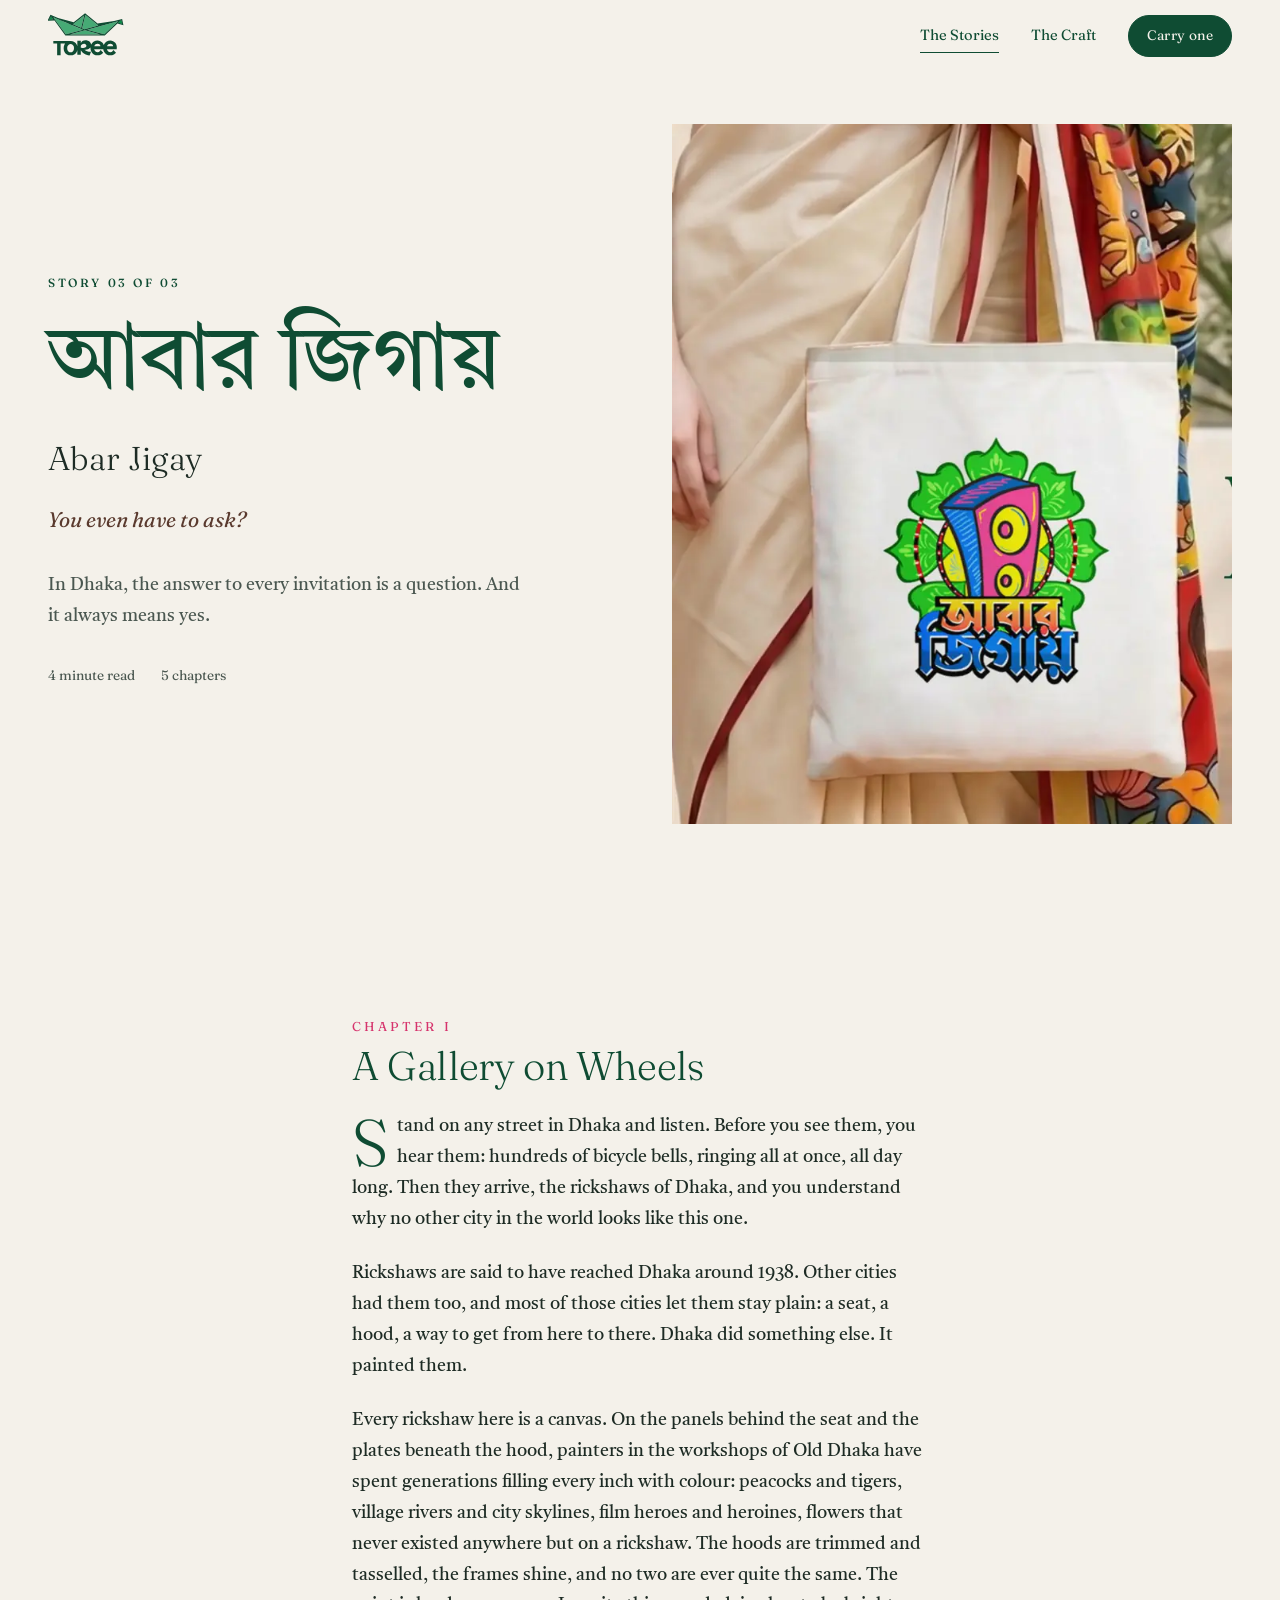
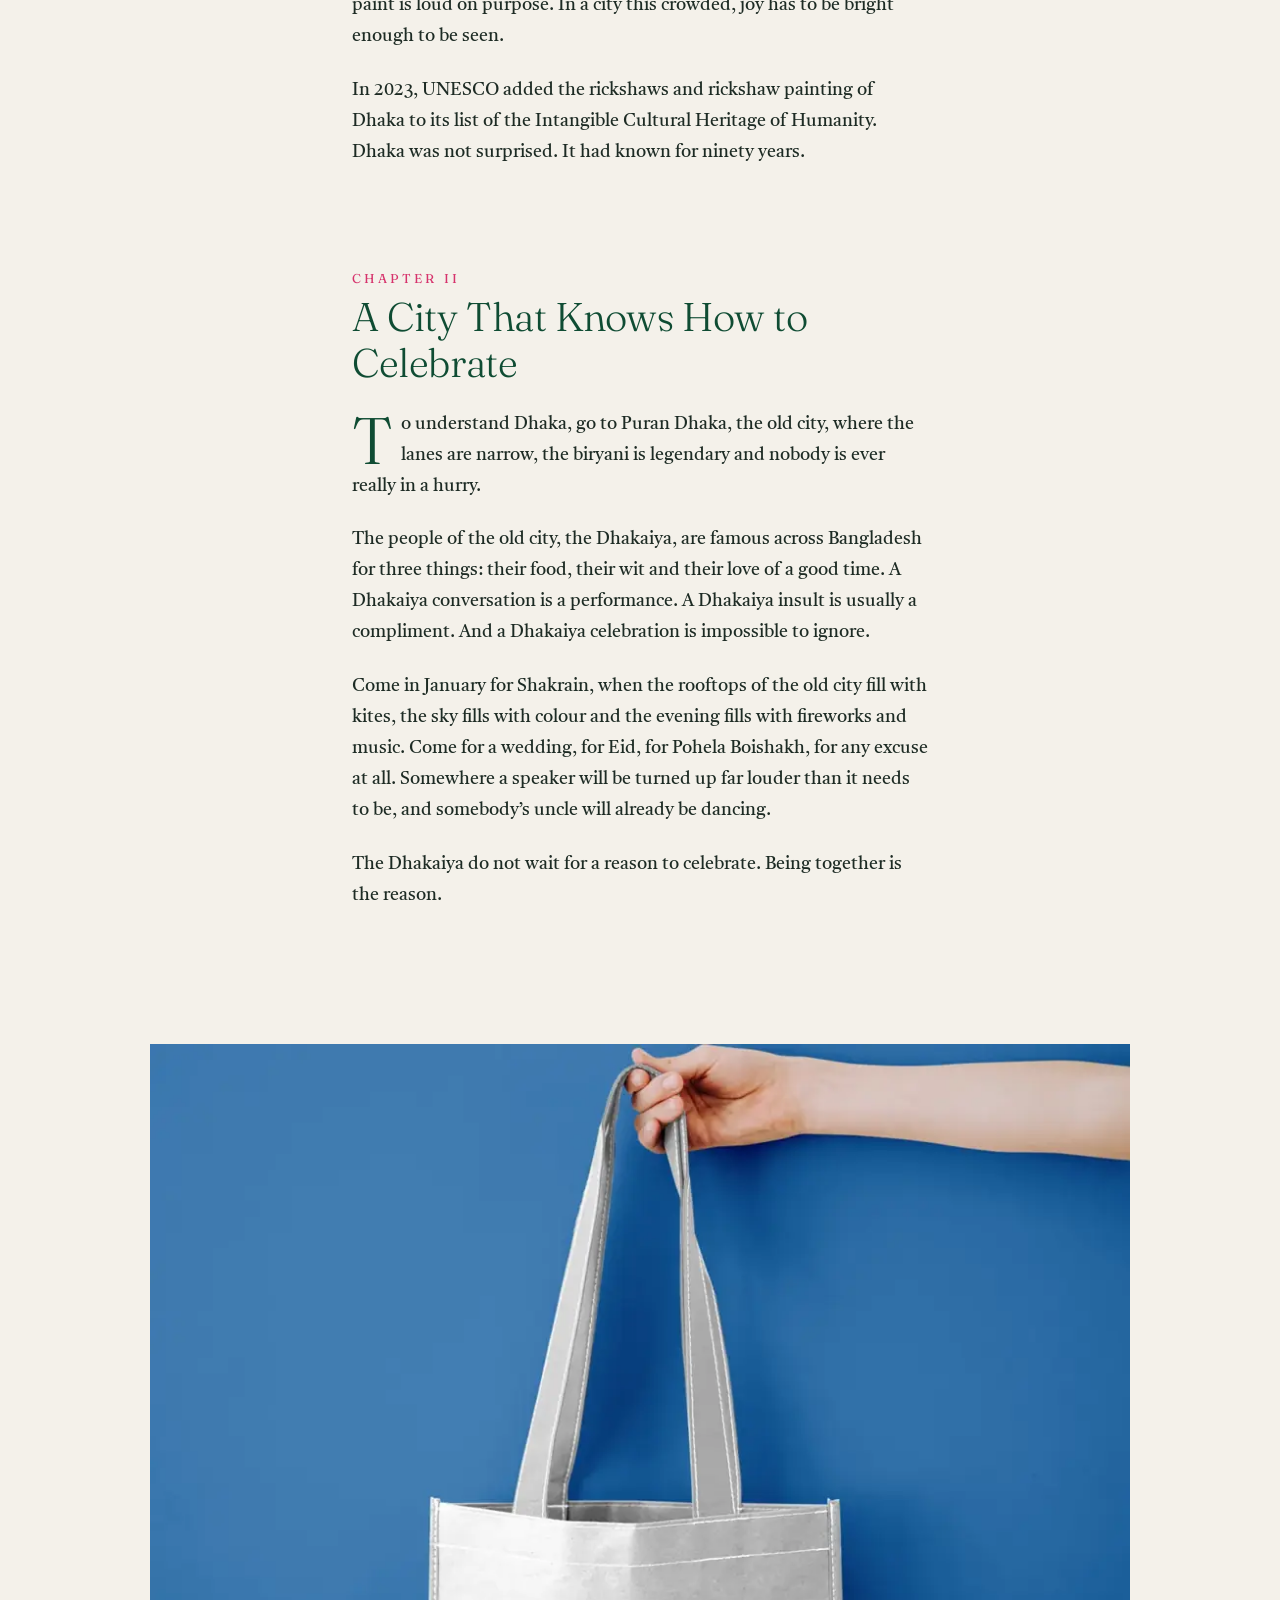
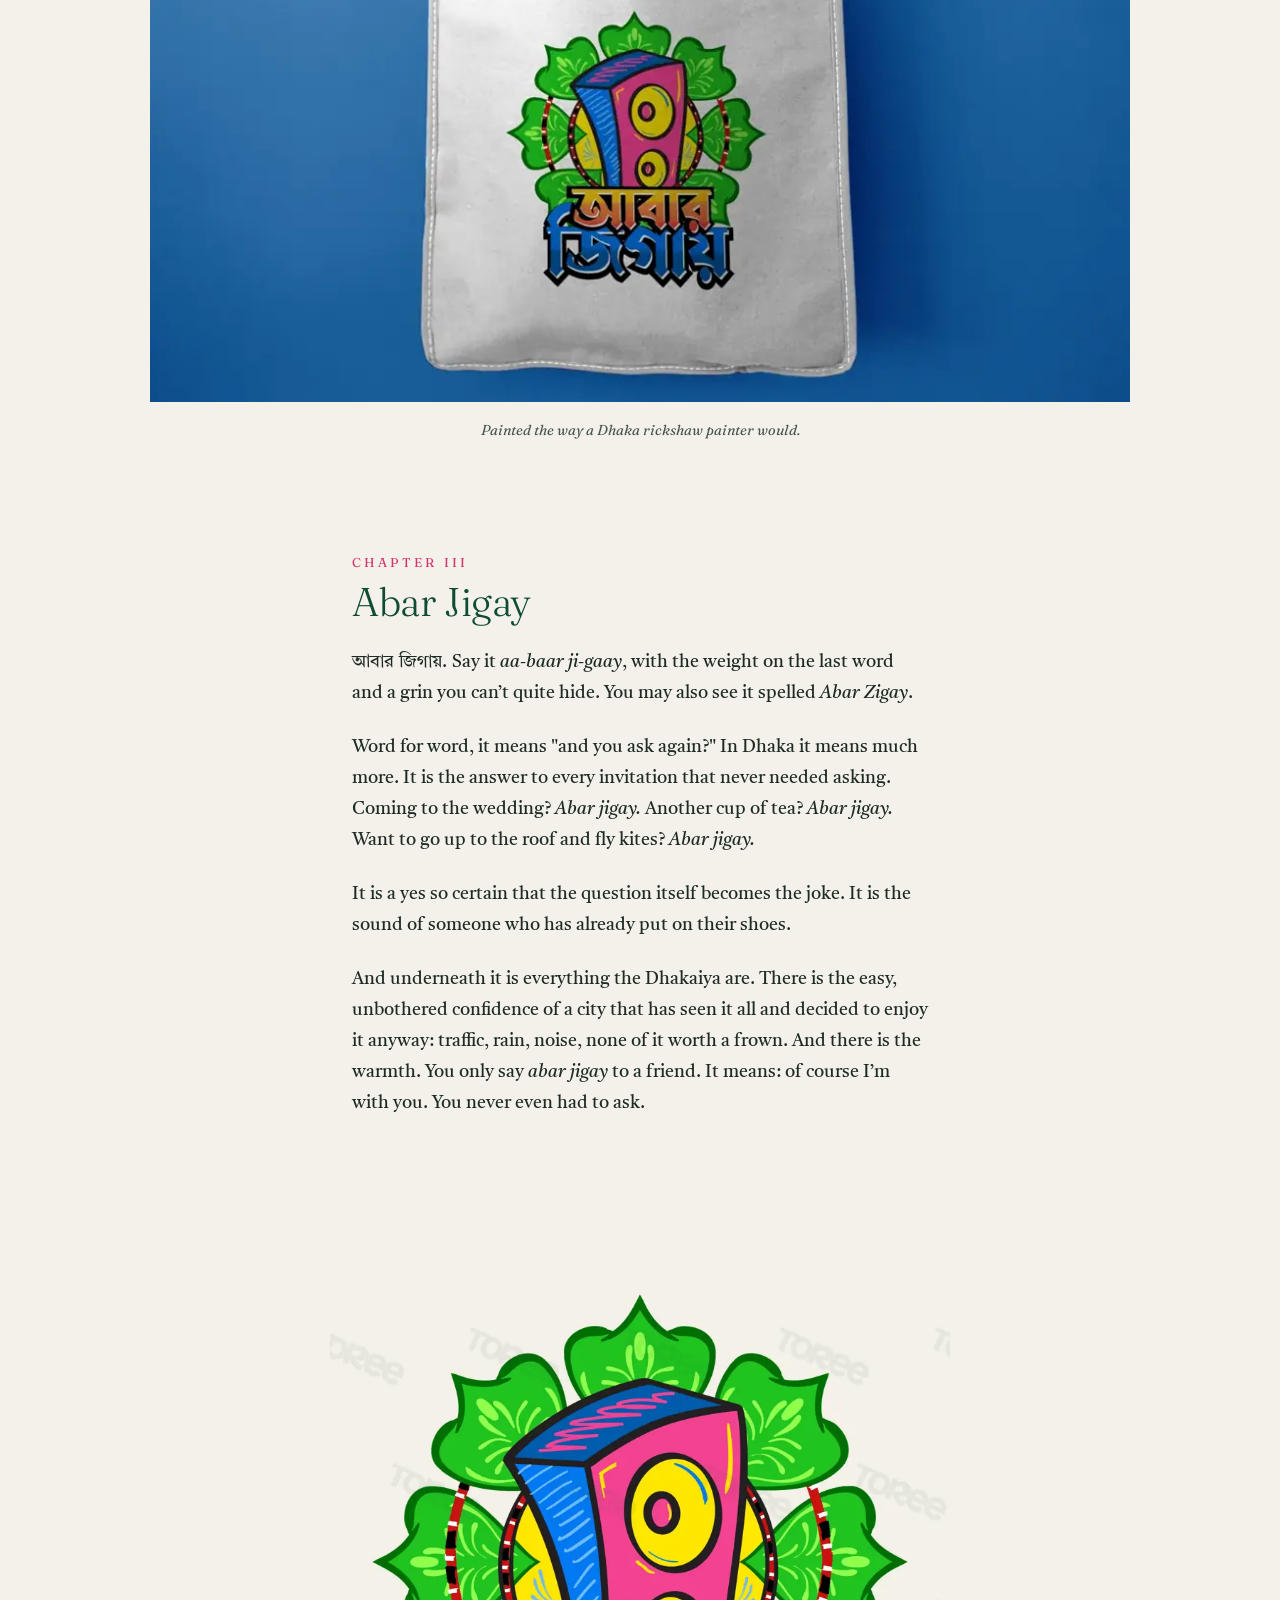
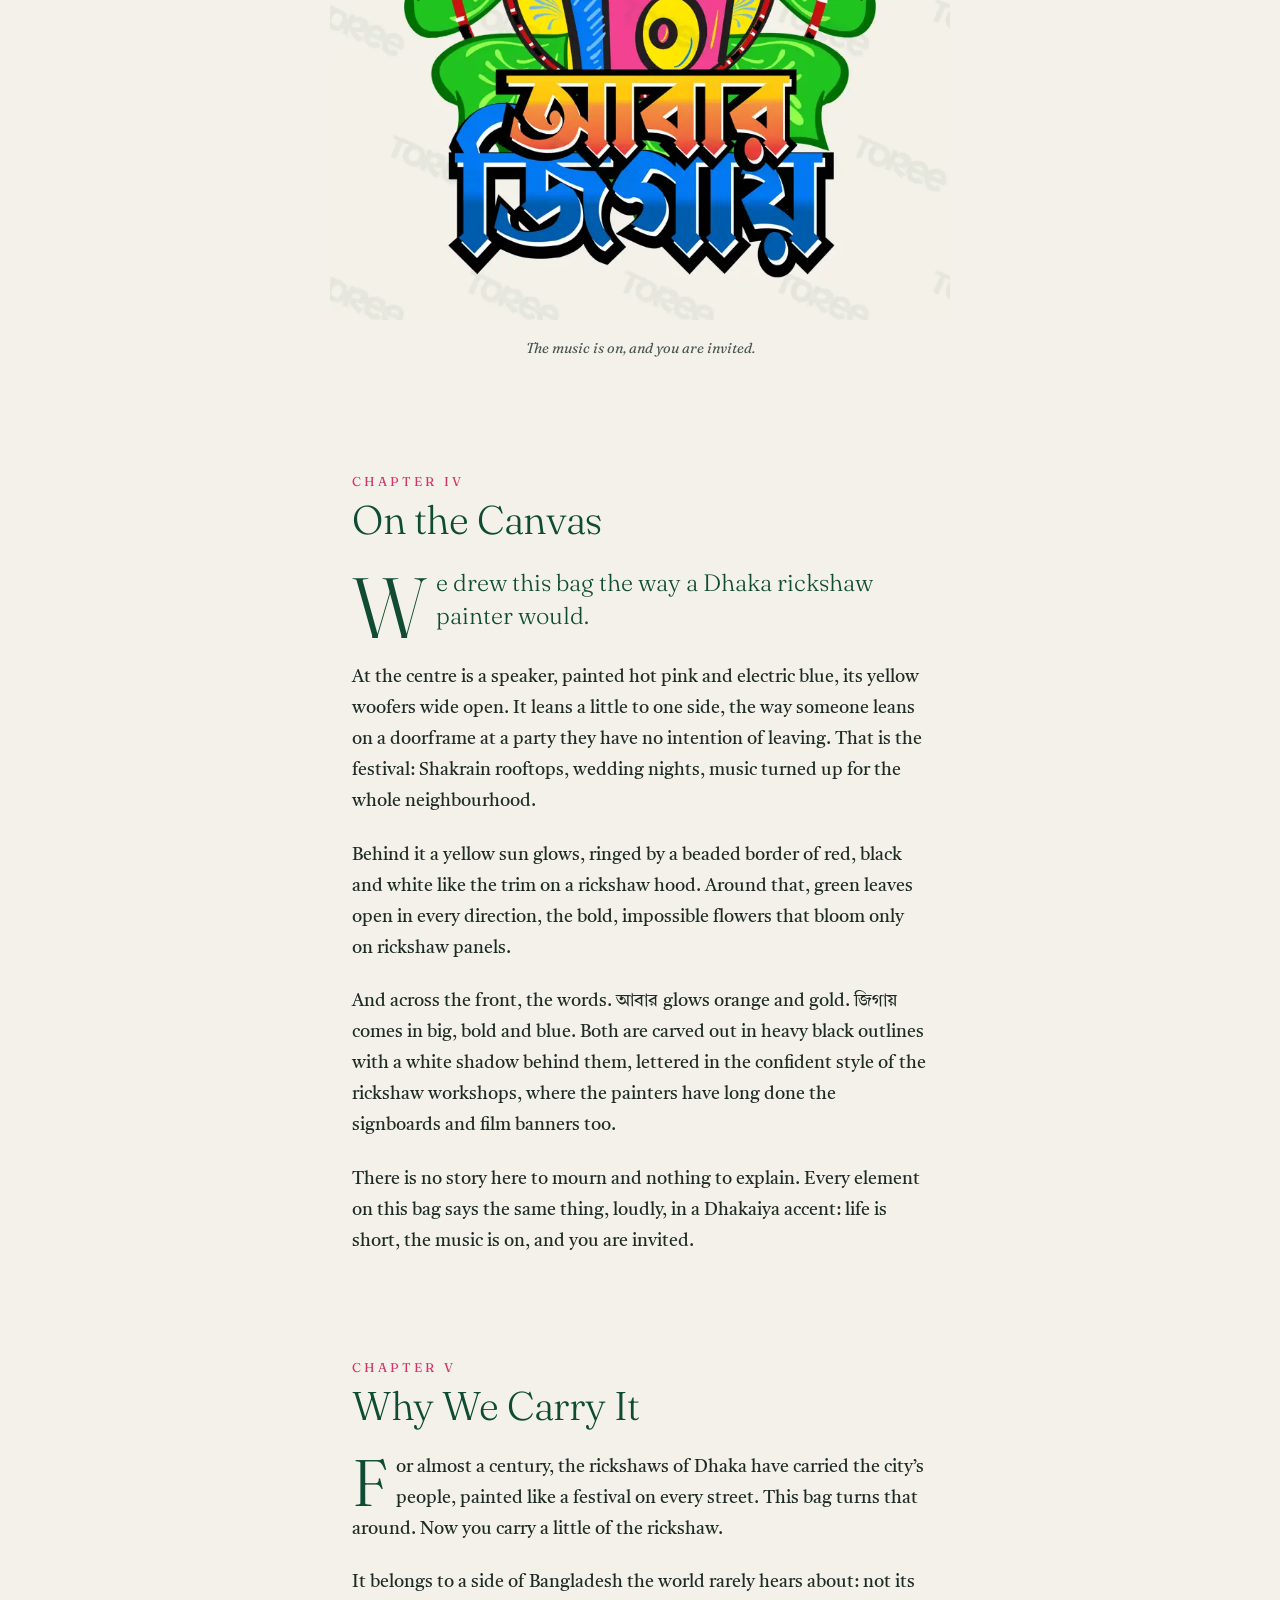
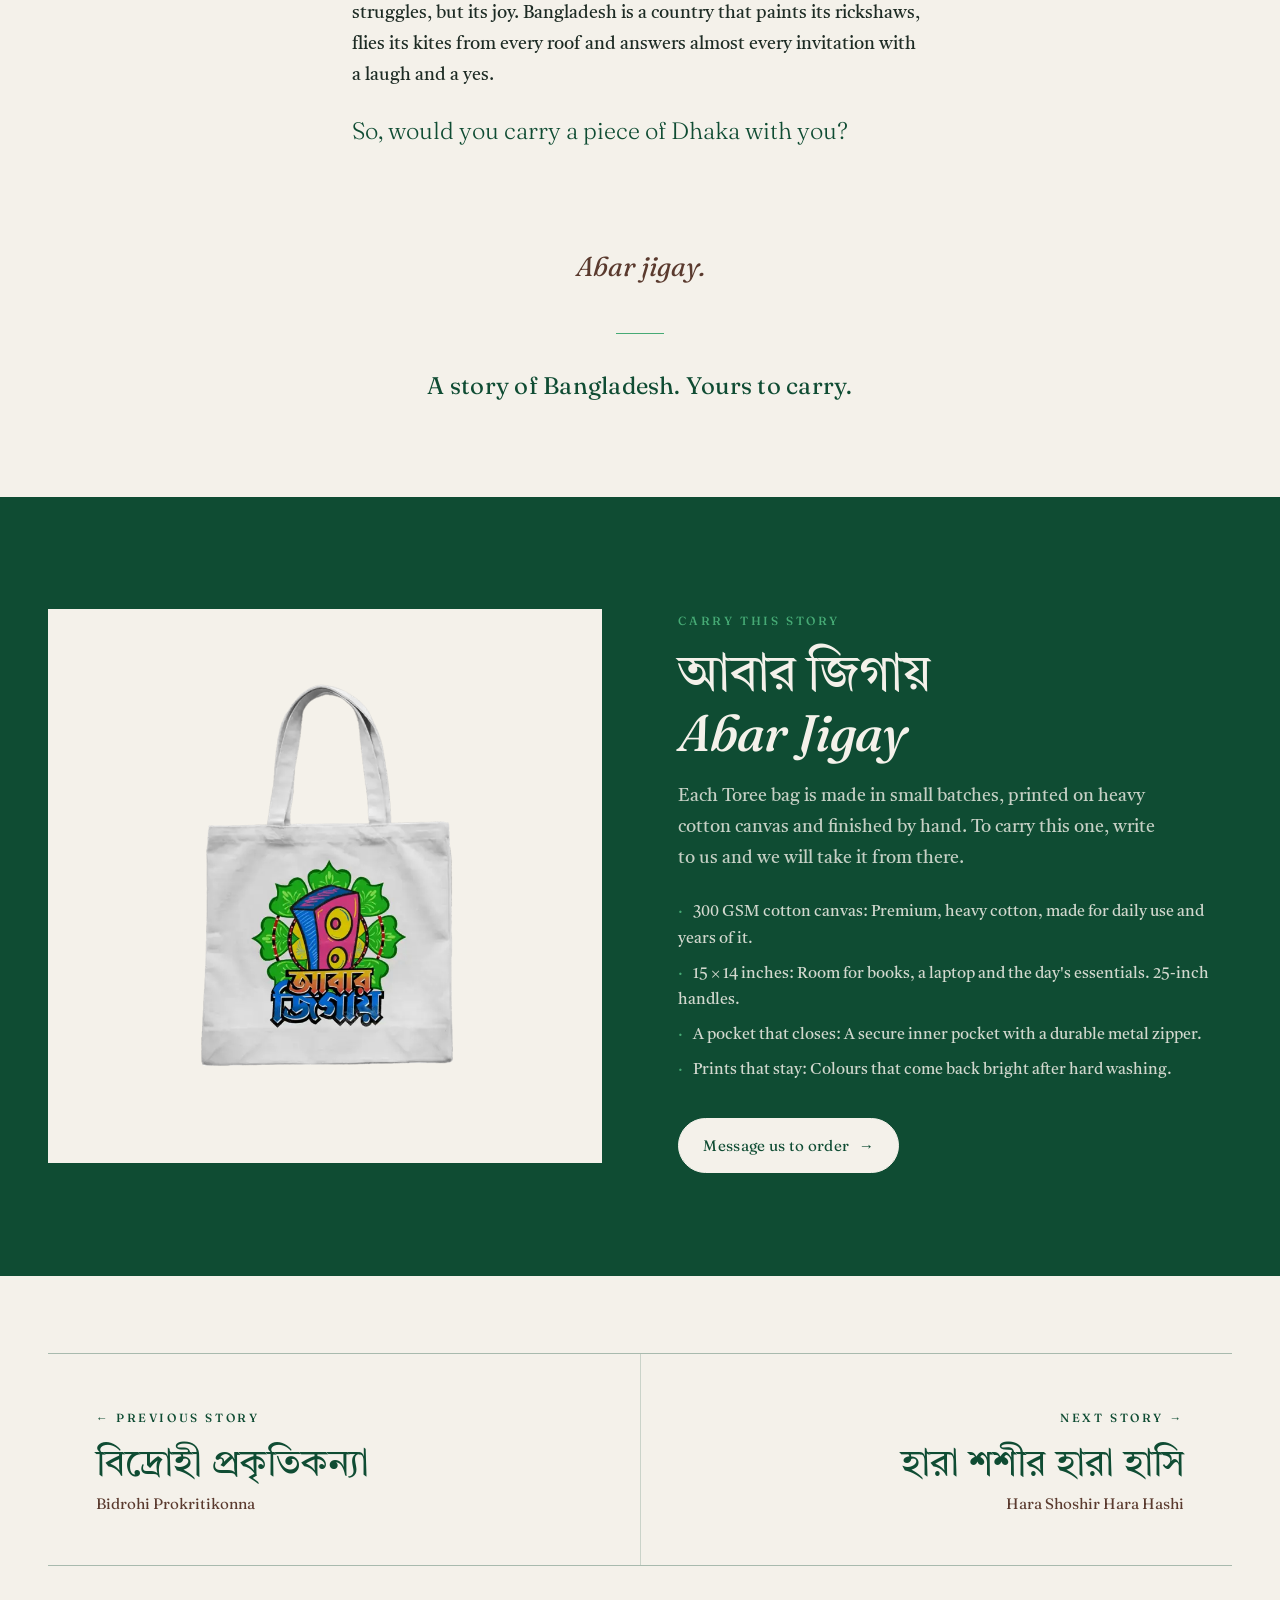
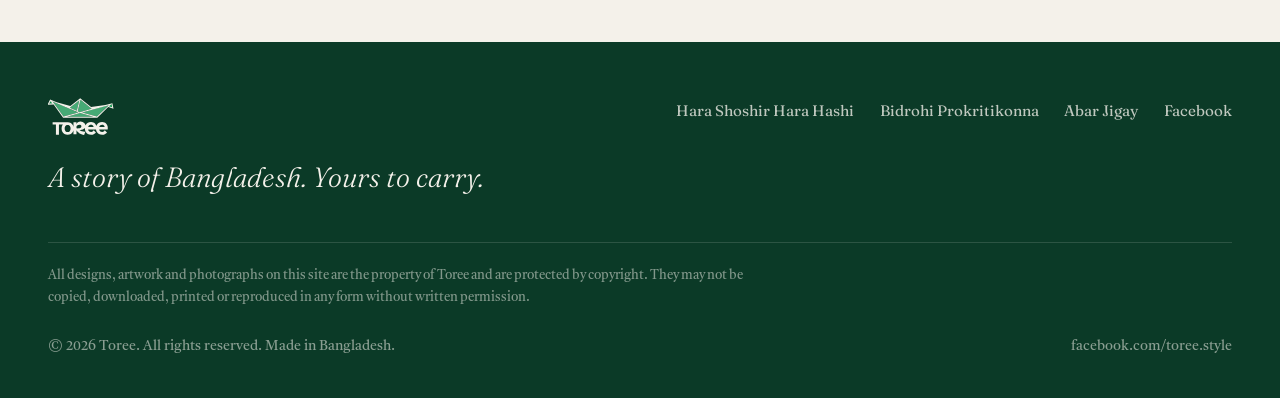
==== stories/abar-jigay.html @ dd980145 "Toree static website Home page with brand hero, manifesto, summaries of the three designs, craft det" ====
<!doctype html>
<html lang="en">
<head>
<meta charset="utf-8">
<meta name="viewport" content="width=device-width, initial-scale=1">
<title>Abar Jigay (আবার জিগায়) | Toree</title>
<meta name="description" content="In Dhaka, the answer to every invitation is a question. And it always means yes.">
<meta name="theme-color" content="#0f4c33">
<meta property="og:type" content="website">
<meta property="og:title" content="Abar Jigay (আবার জিগায়) | Toree">
<meta property="og:description" content="In Dhaka, the answer to every invitation is a question. And it always means yes.">
<meta property="og:image" content="../assets/img/og.jpg">
<link rel="icon" href="../assets/logo/toree_logomark.svg" type="image/svg+xml">
<link rel="preconnect" href="https://fonts.googleapis.com">
<link rel="preconnect" href="https://fonts.gstatic.com" crossorigin>
<link href="https://fonts.googleapis.com/css2?family=Fraunces:ital,opsz,wght@0,9..144,300..600;1,9..144,300..600&family=Tiro+Bangla:ital@0;1&display=swap" rel="stylesheet">
<link rel="stylesheet" href="../assets/css/site.css">
</head>
<body data-story="abar-jigay">
<a class="skip" href="#main">Skip to content</a>
<header class="site-header">
  <div class="wrap">
    <a class="brand" href="../index.html" aria-label="Toree, home"><img src="../assets/logo/toree_full-logo.svg" alt="Toree" width="76" height="46"></a>
    <button class="nav-toggle" aria-expanded="false" aria-controls="site-nav" aria-label="Menu"><span></span><span></span><span></span></button>
    <nav class="nav" id="site-nav" aria-label="Main">
      <a href="../index.html#stories" aria-current="page">The Stories</a>
      <a href="../index.html#craft">The Craft</a>
      <a class="btn small" href="../index.html#order">Carry one</a>
    </nav>
  </div>
</header>
<main id="main">
<section class="story-hero">
  <div class="wrap">
    <div class="reveal">
      <p class="eyebrow">Story 03 of 03</p>
      <h1><span class="bn" lang="bn">আবার জিগায়</span><span class="ro">Abar Jigay</span></h1>
      <p class="tagline">You even have to ask?</p>
      <p class="hook">In Dhaka, the answer to every invitation is a question. And it always means yes.</p>
      <div class="meta"><span>4 minute read</span><span>5 chapters</span></div>
    </div>
    <figure class="reveal"><img src="../assets/img/abar-jigay-life.webp" alt="A woman in a cream sari carrying the Abar Jigay tote" fetchpriority="high"></figure>
  </div>
</section>

<article class="story">
<section class="chapter reveal"><h2><span class="num">CHAPTER I</span><span class="title">A Gallery on Wheels</span></h2>
<p class="drop">Stand on any street in Dhaka and listen. Before you see them, you hear them: hundreds of bicycle bells, ringing all at once, all day long. Then they arrive, the rickshaws of Dhaka, and you understand why no other city in the world looks like this one.</p>
<p>Rickshaws are said to have reached Dhaka around 1938. Other cities had them too, and most of those cities let them stay plain: a seat, a hood, a way to get from here to there. Dhaka did something else. It painted them.</p>
<p>Every rickshaw here is a canvas. On the panels behind the seat and the plates beneath the hood, painters in the workshops of Old Dhaka have spent generations filling every inch with colour: peacocks and tigers, village rivers and city skylines, film heroes and heroines, flowers that never existed anywhere but on a rickshaw. The hoods are trimmed and tasselled, the frames shine, and no two are ever quite the same. The paint is loud on purpose. In a city this crowded, joy has to be bright enough to be seen.</p>
<p>In 2023, UNESCO added the rickshaws and rickshaw painting of Dhaka to its list of the Intangible Cultural Heritage of Humanity. Dhaka was not surprised. It had known for ninety years.</p>
</section>
<section class="chapter reveal"><h2><span class="num">CHAPTER II</span><span class="title">A City That Knows How to Celebrate</span></h2>
<p class="drop">To understand Dhaka, go to Puran Dhaka, the old city, where the lanes are narrow, the biryani is legendary and nobody is ever really in a hurry.</p>
<p>The people of the old city, the Dhakaiya, are famous across Bangladesh for three things: their food, their wit and their love of a good time. A Dhakaiya conversation is a performance. A Dhakaiya insult is usually a compliment. And a Dhakaiya celebration is impossible to ignore.</p>
<p>Come in January for Shakrain, when the rooftops of the old city fill with kites, the sky fills with colour and the evening fills with fireworks and music. Come for a wedding, for Eid, for Pohela Boishakh, for any excuse at all. Somewhere a speaker will be turned up far louder than it needs to be, and somebody’s uncle will already be dancing.</p>
<p>The Dhakaiya do not wait for a reason to celebrate. Being together is the reason.</p>
</section>
<figure class="story-figure reveal">
  <img src="../assets/img/abar-jigay-hand.webp" alt="The Abar Jigay tote held up against a bright blue wall" loading="lazy">
  <figcaption>Painted the way a Dhaka rickshaw painter would.</figcaption>
</figure>
<section class="chapter reveal"><h2><span class="num">CHAPTER III</span><span class="title">Abar Jigay</span></h2>
<p>আবার জিগায়. Say it <em>aa-baar ji-gaay</em>, with the weight on the last word and a grin you can’t quite hide. You may also see it spelled <em>Abar Zigay</em>.</p>
<p>Word for word, it means "and you ask again?" In Dhaka it means much more. It is the answer to every invitation that never needed asking. Coming to the wedding? <em>Abar jigay.</em> Another cup of tea? <em>Abar jigay.</em> Want to go up to the roof and fly kites? <em>Abar jigay.</em></p>
<p>It is a yes so certain that the question itself becomes the joke. It is the sound of someone who has already put on their shoes.</p>
<p>And underneath it is everything the Dhakaiya are. There is the easy, unbothered confidence of a city that has seen it all and decided to enjoy it anyway: traffic, rain, noise, none of it worth a frown. And there is the warmth. You only say <em>abar jigay</em> to a friend. It means: of course I’m with you. You never even had to ask.</p>
</section>
<figure class="story-figure art reveal">
  <img src="../assets/img/abar-jigay-art.webp" alt="The Abar Jigay design artwork" loading="lazy">
  <figcaption>The music is on, and you are invited.</figcaption>
</figure>
<section class="chapter reveal"><h2><span class="num">CHAPTER IV</span><span class="title">On the Canvas</span></h2>
<p class="short drop">We drew this bag the way a Dhaka rickshaw painter would.</p>
<p>At the centre is a speaker, painted hot pink and electric blue, its yellow woofers wide open. It leans a little to one side, the way someone leans on a doorframe at a party they have no intention of leaving. That is the festival: Shakrain rooftops, wedding nights, music turned up for the whole neighbourhood.</p>
<p>Behind it a yellow sun glows, ringed by a beaded border of red, black and white like the trim on a rickshaw hood. Around that, green leaves open in every direction, the bold, impossible flowers that bloom only on rickshaw panels.</p>
<p>And across the front, the words. আবার glows orange and gold. জিগায় comes in big, bold and blue. Both are carved out in heavy black outlines with a white shadow behind them, lettered in the confident style of the rickshaw workshops, where the painters have long done the signboards and film banners too.</p>
<p>There is no story here to mourn and nothing to explain. Every element on this bag says the same thing, loudly, in a Dhakaiya accent: life is short, the music is on, and you are invited.</p>
</section>
<section class="chapter reveal"><h2><span class="num">CHAPTER V</span><span class="title">Why We Carry It</span></h2>
<p class="drop">For almost a century, the rickshaws of Dhaka have carried the city’s people, painted like a festival on every street. This bag turns that around. Now you carry a little of the rickshaw.</p>
<p>It belongs to a side of Bangladesh the world rarely hears about: not its struggles, but its joy. Bangladesh is a country that paints its rickshaws, flies its kites from every roof and answers almost every invitation with a laugh and a yes.</p>
<p class="short">So, would you carry a piece of Dhaka with you?</p>
</section>
<div class="coda reveal"><p class="say"><em>Abar jigay.</em></p><p class="sign">A story of Bangladesh. Yours to carry.</p></div>
</article>
<section class="carry" id="carry">
  <div class="wrap">
    <div class="bag reveal"><img src="../assets/img/abar-jigay-bag.webp" alt="The Abar Jigay tote bag" loading="lazy"></div>
    <div class="reveal">
      <p class="eyebrow">Carry this story</p>
      <h2><span lang="bn">আবার জিগায়</span><br><em>Abar Jigay</em></h2>
      <p>Each Toree bag is made in small batches, printed on heavy cotton canvas and finished by hand. To carry this one, write to us and we will take it from there.</p>
      <ul><li>300 GSM cotton canvas: Premium, heavy cotton, made for daily use and years of it.</li><li>15 × 14 inches: Room for books, a laptop and the day's essentials. 25-inch handles.</li><li>A pocket that closes: A secure inner pocket with a durable metal zipper.</li><li>Prints that stay: Colours that come back bright after hard washing.</li></ul>
      <div class="actions">
        <a class="btn light" href="https://m.me/toree.style" target="_blank" rel="noopener">Message us to order <span class="arrow" aria-hidden="true">&rarr;</span></a>
      </div>
    </div>
  </div>
</section>
<nav class="next-story" aria-label="More stories">
  <div class="wrap">
    <a href="bidrohi-prokritikonna.html"><span class="eyebrow">&larr; Previous story</span><span class="bn" lang="bn">বিদ্রোহী প্রকৃতিকন্যা</span><span class="ro">Bidrohi Prokritikonna</span></a>
    <a class="next" href="hara-shoshi.html"><span class="eyebrow">Next story &rarr;</span><span class="bn" lang="bn">হারা শশীর হারা হাসি</span><span class="ro">Hara Shoshir Hara Hashi</span></a>
  </div>
</nav>
</main>
<footer class="site-footer">
  <div class="wrap">
    <div class="top">
      <div>
        <img class="logo-light" src="../assets/logo/toree_full-logo-light.svg" alt="Toree" width="66" height="40">
        <p class="sign">A story of Bangladesh. Yours to carry.</p>
      </div>
      <nav aria-label="Stories"><a href="../stories/hara-shoshi.html">Hara Shoshir Hara Hashi</a><a href="../stories/bidrohi-prokritikonna.html">Bidrohi Prokritikonna</a><a href="../stories/abar-jigay.html">Abar Jigay</a><a href="https://www.facebook.com/toree.style" rel="noopener" target="_blank">Facebook</a></nav>
    </div>
    <p class="legal">All designs, artwork and photographs on this site are the property of Toree and are protected by copyright. They may not be copied, downloaded, printed or reproduced in any form without written permission.</p>
    <div class="bottom"><span>&copy; 2026 Toree. All rights reserved. Made in Bangladesh.</span><span>facebook.com/toree.style</span></div>
  </div>
</footer>
<script src="../assets/js/site.js" defer></script>
</body>
</html>
---- assets/css/site.css ----
/* Toree: story-first canvas bags from Bangladesh */
:root {
  --green-900: #0b3a27;
  --green-800: #0f4c33;
  --green-500: #46aa75;
  --green-600: #069447;
  --cream: #f4f1ea;
  --cream-2: #ebe6db;
  --paper: #faf8f3;
  --cocoa: #5a3a2e;
  --ink: #1d2b24;
  --ink-soft: #4a5750;
  --line: rgba(15, 76, 51, .18);
  --accent: var(--green-600);

  --display: "Fraunces", "Tiro Bangla", Georgia, serif;
  --text: "Tiro Bangla", "Fraunces", Georgia, serif;

  --gutter: clamp(1rem, 4vw, 3rem);
  --max: 1240px;
  --measure: 36rem;
  --ease: cubic-bezier(.2, .7, .2, 1);
}

*, *::before, *::after { box-sizing: border-box; }
html { -webkit-text-size-adjust: 100%; scroll-behavior: smooth; }
body {
  margin: 0;
  background: var(--cream);
  color: var(--ink);
  font-family: var(--text);
  font-size: clamp(1.02rem, .96rem + .25vw, 1.14rem);
  line-height: 1.7;
  text-rendering: optimizeLegibility;
  -webkit-font-smoothing: antialiased;
  overflow-x: hidden;
}
img { display: block; max-width: 100%; height: auto; -webkit-user-drag: none; user-select: none; -webkit-user-select: none; -webkit-touch-callout: none; }
a { color: inherit; }
::selection { background: var(--green-800); color: var(--cream); }
:focus-visible { outline: 2px solid var(--green-600); outline-offset: 3px; }
[lang="bn"] { font-family: "Tiro Bangla", serif; }

.wrap { width: min(var(--max), 100% - 2 * var(--gutter)); margin-inline: auto; }
.eyebrow {
  font-family: var(--display);
  font-size: .74rem;
  letter-spacing: .22em;
  text-transform: uppercase;
  color: var(--green-800);
  font-weight: 500;
}
.skip { position: absolute; left: -999px; top: 0; background: var(--green-800); color: var(--cream); padding: .6rem 1rem; z-index: 99; }
.skip:focus { left: 1rem; top: 1rem; }

/* ---------- Header ---------- */
.site-header {
  position: sticky; top: 0; z-index: 40;
  background: color-mix(in srgb, var(--cream) 88%, transparent);
  backdrop-filter: saturate(1.2) blur(10px);
  -webkit-backdrop-filter: saturate(1.2) blur(10px);
  border-bottom: 1px solid transparent;
  transition: border-color .3s var(--ease);
}
.site-header.scrolled { border-bottom-color: var(--line); }
.site-header .wrap { display: flex; align-items: center; justify-content: space-between; height: 72px; }
.brand { display: flex; align-items: center; gap: .6rem; text-decoration: none; }
.brand img { height: 46px; width: auto; }
.nav { display: flex; align-items: center; gap: clamp(1rem, 2.5vw, 2.2rem); }
.nav a {
  font-family: var(--display); font-size: .92rem; text-decoration: none; color: var(--green-800);
  position: relative; padding-block: .3rem;
}
.nav a.btn { color: var(--cream); padding: .5rem 1.1rem; }
.nav a.btn:hover { color: var(--cream); }
.nav a:not(.btn)::after {
  content: ""; position: absolute; left: 0; right: 100%; bottom: 0; height: 1px; background: currentColor;
  transition: right .35s var(--ease);
}
.nav a:not(.btn):hover::after, .nav a[aria-current="page"]::after { right: 0; }
.nav-toggle { display: none; background: none; border: 0; padding: .5rem; cursor: pointer; color: var(--green-800); }
.nav-toggle span { display: block; width: 22px; height: 1.5px; background: currentColor; margin: 5px 0; transition: transform .3s var(--ease), opacity .3s; }

/* ---------- Buttons ---------- */
.btn {
  display: inline-flex; align-items: center; gap: .6rem;
  font-family: var(--display); font-size: .95rem; letter-spacing: .02em;
  text-decoration: none; cursor: pointer;
  padding: .85rem 1.5rem; border-radius: 999px;
  border: 1px solid var(--green-800);
  background: var(--green-800); color: var(--cream);
  transition: background .3s var(--ease), color .3s var(--ease), transform .3s var(--ease);
}
.btn:hover { background: var(--green-900); transform: translateY(-1px); }
.btn.ghost { background: transparent; color: var(--green-800); }
.btn.ghost:hover { background: var(--green-800); color: var(--cream); }
.btn.small { padding: .5rem 1.1rem; font-size: .86rem; }
.btn.light { background: var(--cream); color: var(--green-800); border-color: var(--cream); }
.btn.light:hover { background: transparent; color: var(--cream); }
.btn .arrow { transition: transform .3s var(--ease); }
.btn:hover .arrow, .link-arrow:hover .arrow { transform: translateX(4px); }
.link-arrow {
  font-family: var(--display); color: var(--green-800); text-decoration: none; font-size: 1rem;
  display: inline-flex; gap: .5rem; align-items: center; border-bottom: 1px solid var(--line); padding-bottom: .2rem;
}
.link-arrow .arrow { transition: transform .3s var(--ease); }

/* ---------- Home: hero ---------- */
.hero { padding-block: clamp(2rem, 5vw, 4.5rem) clamp(3rem, 7vw, 6rem); }
.hero .wrap { display: grid; grid-template-columns: 1.05fr .95fr; gap: clamp(2rem, 5vw, 5rem); align-items: center; }
.hero h1 {
  font-family: var(--display); font-weight: 300; font-optical-sizing: auto;
  font-size: clamp(2.7rem, 1.6rem + 4.6vw, 5.6rem); line-height: 1.02; letter-spacing: -.02em;
  color: var(--green-800); margin: 1.2rem 0 1.6rem;
}
.hero h1 em { font-style: italic; font-weight: 500; }
.hero p.lede { font-size: clamp(1.08rem, 1rem + .35vw, 1.28rem); color: var(--ink-soft); max-width: 31rem; margin: 0 0 2.2rem; }
.hero .actions { display: flex; flex-wrap: wrap; gap: .8rem; }
.hero-figure { position: relative; }
.hero-figure img { border-radius: 2px; aspect-ratio: 4 / 4.6; object-fit: cover; width: 100%; }
.hero-figure figcaption {
  position: absolute; left: -1.2rem; bottom: 2rem; background: var(--paper); padding: .9rem 1.2rem;
  font-family: var(--display); font-style: italic; color: var(--cocoa); font-size: .95rem;
  box-shadow: 0 10px 30px -18px rgba(15, 76, 51, .5);
}

/* chevron band, from the brand's printed materials */
.chevrons {
  height: 14px;
  background:
    linear-gradient(135deg, var(--cream) 25%, transparent 25%) -7px 0 / 14px 14px,
    linear-gradient(225deg, var(--cream) 25%, transparent 25%) -7px 0 / 14px 14px,
    var(--cream-2);
  opacity: .9;
}
.chevrons.on-green {
  background:
    linear-gradient(135deg, var(--green-800) 25%, transparent 25%) -7px 0 / 14px 14px,
    linear-gradient(225deg, var(--green-800) 25%, transparent 25%) -7px 0 / 14px 14px,
    var(--green-900);
}

/* ---------- Home: manifesto ---------- */
.manifesto { padding-block: clamp(4rem, 9vw, 8rem); background: var(--paper); text-align: center; }
.manifesto .boat { width: 88px; margin: 0 auto 2rem; }
.manifesto p.big {
  font-family: var(--display); font-weight: 300; font-size: clamp(1.5rem, 1.1rem + 1.7vw, 2.5rem);
  line-height: 1.35; color: var(--green-800); max-width: 46rem; margin: 0 auto 1.6rem; letter-spacing: -.01em;
}
.manifesto p.big em { font-weight: 500; }
.manifesto p.small { max-width: 34rem; margin: 0 auto; color: var(--ink-soft); }

/* ---------- Home: stories ---------- */
.stories { padding-block: clamp(4rem, 9vw, 8rem); }
.section-head { display: flex; justify-content: space-between; align-items: end; gap: 2rem; margin-bottom: clamp(2.5rem, 6vw, 5rem); flex-wrap: wrap; }
.section-head h2 {
  font-family: var(--display); font-weight: 300; font-size: clamp(2rem, 1.4rem + 2.4vw, 3.4rem);
  line-height: 1.08; color: var(--green-800); margin: .6rem 0 0; letter-spacing: -.015em;
}
.section-head h2 em { font-weight: 500; }
.section-head p { max-width: 24rem; color: var(--ink-soft); margin: 0; }

.story-card {
  display: grid; grid-template-columns: 1fr 1fr; gap: clamp(2rem, 6vw, 6rem); align-items: center;
  padding-block: clamp(2.5rem, 5vw, 4.5rem); border-top: 1px solid var(--line);
}
.story-card:nth-child(even) .story-media { order: 2; }
.story-media { position: relative; overflow: hidden; display: block; }
.story-media img { width: 100%; aspect-ratio: 1 / 1.02; object-fit: cover; transition: transform 1.2s var(--ease); }
.story-card:hover .story-media img { transform: scale(1.035); }
.story-num { font-family: var(--display); font-size: .8rem; letter-spacing: .22em; color: var(--accent); }
.story-card h3 { margin: .9rem 0 .3rem; font-weight: 400; line-height: 1.15; }
.story-card h3 .bn { display: block; font-family: "Tiro Bangla", serif; font-size: clamp(2.2rem, 1.6rem + 2.4vw, 3.6rem); color: var(--green-800); line-height: 1.3; }
.story-card h3 .ro { display: block; font-family: var(--display); font-size: clamp(1.05rem, 1rem + .3vw, 1.25rem); letter-spacing: .04em; color: var(--cocoa); margin-top: .3rem; }
.story-card .hook {
  font-family: var(--display); font-style: italic; font-weight: 300;
  font-size: clamp(1.3rem, 1.05rem + 1vw, 1.85rem); line-height: 1.3; color: var(--ink); margin: 1.6rem 0 1rem;
}
.story-card .summary { color: var(--ink-soft); margin: 0 0 1.8rem; max-width: 30rem; }
.story-card[data-accent="graphite"] { --accent: #3b3b3b; }
.story-card[data-accent="red"] { --accent: #b3261e; }
.story-card[data-accent="pink"] { --accent: #d6336c; }

/* ---------- Home: band ---------- */
.band { background: var(--green-800); color: var(--cream); padding-block: clamp(4rem, 8vw, 7rem); text-align: center; overflow: hidden; }
.band h2 { font-family: var(--display); font-weight: 300; font-size: clamp(2rem, 1.3rem + 3vw, 3.8rem); line-height: 1.1; margin: .8rem 0 2.5rem; letter-spacing: -.015em; }
.band h2 em { font-weight: 500; }
.band .eyebrow { color: var(--green-500); }
.band img { width: min(1100px, 100%); margin: 0 auto; }

/* ---------- Craft ---------- */
.craft { padding-block: clamp(4rem, 9vw, 8rem); }
.craft .wrap { display: grid; grid-template-columns: .9fr 1.1fr; gap: clamp(2.5rem, 6vw, 6rem); align-items: start; }
.craft h2 { font-family: var(--display); font-weight: 300; font-size: clamp(2rem, 1.4rem + 2.4vw, 3.2rem); line-height: 1.1; color: var(--green-800); margin: .8rem 0 1.4rem; letter-spacing: -.015em; }
.craft h2 em { font-weight: 500; }
.craft .intro { color: var(--ink-soft); }
.specs { display: grid; grid-template-columns: 1fr 1fr; gap: 0; border-top: 1px solid var(--line); }
.spec { padding: 1.6rem 1.4rem 1.6rem 0; border-bottom: 1px solid var(--line); }
.spec:nth-child(odd) { border-right: 1px solid var(--line); }
.spec:nth-child(even) { padding-left: 1.4rem; }
.spec b { display: block; font-family: var(--display); font-weight: 400; font-size: 1.25rem; color: var(--green-800); margin-bottom: .3rem; }
.spec span { color: var(--ink-soft); font-size: .98rem; line-height: 1.55; display: block; }
.field-note { margin-top: 2rem; padding: 1.4rem 1.6rem; background: var(--paper); border-left: 3px solid var(--cocoa); color: var(--cocoa); }
.field-note b { font-family: var(--display); font-weight: 500; }

/* ---------- Order ---------- */
.order { background: var(--paper); padding-block: clamp(4rem, 9vw, 8rem); text-align: center; }
.order h2 { font-family: var(--display); font-weight: 300; font-size: clamp(2rem, 1.4rem + 2.6vw, 3.4rem); line-height: 1.1; color: var(--green-800); margin: .8rem auto 1.2rem; max-width: 20ch; letter-spacing: -.015em; }
.order h2 em { font-weight: 500; }
.order p { max-width: 32rem; margin: 0 auto 2.2rem; color: var(--ink-soft); }
.order .actions { display: flex; flex-wrap: wrap; gap: .8rem; justify-content: center; }

/* ---------- Footer ---------- */
.site-footer { background: var(--green-900); color: rgba(244, 241, 234, .78); padding-block: 3.5rem 2.5rem; font-size: .95rem; }
.site-footer .top { display: flex; justify-content: space-between; gap: 2rem; flex-wrap: wrap; align-items: start; padding-bottom: 2.5rem; border-bottom: 1px solid rgba(244, 241, 234, .14); }
.site-footer .sign { font-family: var(--display); font-style: italic; font-weight: 300; font-size: clamp(1.3rem, 1.1rem + .8vw, 1.8rem); color: var(--cream); margin: 1rem 0 0; }
.site-footer .logo-light { height: 40px; width: auto; }
.site-footer nav { display: flex; gap: 1.6rem; flex-wrap: wrap; }
.site-footer nav a { text-decoration: none; font-family: var(--display); }
.site-footer nav a:hover { color: var(--cream); }
.site-footer .legal { font-size: .82rem; opacity: .65; margin: 1.4rem 0 0; max-width: 46rem; }
.site-footer .bottom { padding-top: 1.6rem; display: flex; justify-content: space-between; gap: 1rem; flex-wrap: wrap; font-size: .85rem; opacity: .7; }

/* ---------- Story page ---------- */
.story-hero { padding-block: clamp(1.5rem, 4vw, 3.5rem) clamp(2rem, 5vw, 4rem); }
.story-hero .wrap { display: grid; grid-template-columns: 1fr 1fr; gap: clamp(2rem, 5vw, 5rem); align-items: center; }
.story-hero h1 { margin: 1rem 0 0; font-weight: 400; }
.story-hero h1 .bn { display: block; font-family: "Tiro Bangla", serif; font-size: clamp(2.8rem, 1.6rem + 5vw, 5.8rem); line-height: 1.25; color: var(--green-800); }
.story-hero h1 .ro { display: block; font-family: var(--display); font-weight: 300; font-size: clamp(1.4rem, 1.1rem + 1.2vw, 2.2rem); color: var(--ink); margin-top: .6rem; letter-spacing: .01em; }
.story-hero .tagline { font-family: var(--display); font-style: italic; color: var(--cocoa); font-size: clamp(1.1rem, 1rem + .4vw, 1.35rem); margin: 1rem 0 2rem; }
.story-hero .hook { max-width: 30rem; color: var(--ink-soft); margin: 0 0 2rem; }
.story-hero .meta { display: flex; gap: 1.6rem; flex-wrap: wrap; font-family: var(--display); font-size: .85rem; color: var(--ink-soft); }
.story-hero figure { margin: 0; }
.story-hero figure img { width: 100%; aspect-ratio: 4 / 5; object-fit: cover; object-position: center 40%; }

.epigraph { text-align: center; padding-block: clamp(3rem, 7vw, 5.5rem); background: var(--paper); border-block: 1px solid var(--line); }
.epigraph .bn { font-family: "Tiro Bangla", serif; font-size: clamp(1.25rem, 1rem + 1vw, 1.75rem); line-height: 1.85; color: var(--green-800); margin: 0 0 1.4rem; }
.epigraph .en { font-family: var(--display); font-style: italic; font-weight: 300; color: var(--cocoa); font-size: clamp(1rem, .95rem + .3vw, 1.18rem); margin: 0; }

.story { padding-block: clamp(3rem, 7vw, 6rem); }
.chapter { width: min(var(--measure), 100% - 2 * var(--gutter)); margin-inline: auto; padding-block: clamp(1.5rem, 3vw, 2.5rem); }
.chapter h2 { margin: 0 0 1.4rem; font-weight: 400; display: flex; flex-direction: column; gap: .3rem; }
.chapter h2 .num { font-family: var(--display); font-size: .8rem; letter-spacing: .24em; color: var(--accent); }
.chapter h2 .title { font-family: var(--display); font-weight: 300; font-size: clamp(1.7rem, 1.3rem + 1.6vw, 2.5rem); line-height: 1.15; color: var(--green-800); letter-spacing: -.01em; }
.chapter p { margin: 0 0 1.25em; }
.chapter p em { font-style: italic; }
.chapter > p.drop::first-letter {
  font-family: var(--display); float: left; font-size: 3.6em; line-height: .86; padding: .06em .12em 0 0; color: var(--green-800); font-weight: 300;
}
.chapter p.short { font-family: var(--display); font-weight: 300; font-size: 1.3em; line-height: 1.4; color: var(--green-800); }
.story-figure { margin: clamp(2.5rem, 6vw, 4.5rem) auto; width: min(980px, 100% - 2 * var(--gutter)); }
.story-figure.art { width: min(620px, 100% - 2 * var(--gutter)); }
.story-figure figcaption { font-family: var(--display); font-style: italic; font-size: .9rem; color: var(--ink-soft); text-align: center; margin-top: 1rem; }
.coda { text-align: center; width: min(var(--measure), 100% - 2 * var(--gutter)); margin: 2rem auto 0; }
.coda .say { font-family: var(--display); font-style: italic; font-size: clamp(1.3rem, 1.1rem + .8vw, 1.7rem); color: var(--cocoa); line-height: 1.4; margin: 0 0 .5rem; }
.coda .say-en { color: var(--ink-soft); margin: 0; }
.coda .sign { font-family: var(--display); font-weight: 400; color: var(--green-800); font-size: clamp(1.2rem, 1.1rem + .5vw, 1.5rem); margin: 3rem 0 0; letter-spacing: .01em; }
.coda .sign::before { content: ""; display: block; width: 48px; height: 1px; background: var(--green-500); margin: 0 auto 2rem; }

.carry { background: var(--green-800); color: var(--cream); padding-block: clamp(4rem, 8vw, 7rem); }
.carry .wrap { display: grid; grid-template-columns: 1fr 1fr; gap: clamp(2rem, 6vw, 6rem); align-items: center; }
.carry .eyebrow { color: var(--green-500); }
.carry h2 { font-family: var(--display); font-weight: 300; font-size: clamp(2rem, 1.4rem + 2.4vw, 3.2rem); line-height: 1.1; margin: .8rem 0 1.2rem; letter-spacing: -.015em; }
.carry h2 em { font-weight: 500; }
.carry p { color: rgba(244, 241, 234, .8); max-width: 30rem; }
.carry ul { list-style: none; padding: 0; margin: 1.6rem 0 2.2rem; display: grid; gap: .5rem; font-size: .98rem; color: rgba(244, 241, 234, .85); }
.carry ul li::before { content: "·"; color: var(--green-500); margin-right: .6rem; }
.carry .bag { background: var(--cream); padding: clamp(1rem, 3vw, 2.5rem); }
.carry .actions { display: flex; gap: .8rem; flex-wrap: wrap; }

.next-story { padding-block: clamp(3rem, 6vw, 5rem); }
.next-story .wrap { display: grid; grid-template-columns: 1fr 1fr; gap: 1px; background: var(--line); border-block: 1px solid var(--line); }
.next-story a { background: var(--cream); padding: clamp(1.6rem, 4vw, 3rem); text-decoration: none; display: block; transition: background .3s var(--ease); }
.next-story a:hover { background: var(--paper); }
.next-story a.next { text-align: right; }
.next-story .bn { display: block; font-family: "Tiro Bangla", serif; font-size: clamp(1.6rem, 1.2rem + 1.4vw, 2.4rem); color: var(--green-800); line-height: 1.35; margin-top: .5rem; }
.next-story .ro { display: block; font-family: var(--display); color: var(--cocoa); font-size: .95rem; }

body[data-story="hara-shoshi"] { --accent: #3b3b3b; }
body[data-story="bidrohi-prokritikonna"] { --accent: #b3261e; }
body[data-story="abar-jigay"] { --accent: #d6336c; }

/* ---------- Reveal ---------- */
.reveal { opacity: 0; transform: translateY(24px); transition: opacity 1s var(--ease), transform 1s var(--ease); }
.reveal.in { opacity: 1; transform: none; }
@media (prefers-reduced-motion: reduce) {
  html { scroll-behavior: auto; }
  .reveal { opacity: 1; transform: none; transition: none; }
  .story-media img, .btn, .btn .arrow { transition: none; }
}

/* ---------- Responsive ---------- */
@media (max-width: 900px) {
  .hero .wrap, .story-hero .wrap, .craft .wrap, .carry .wrap { grid-template-columns: 1fr; }
  .hero-figure { order: -1; }
  .hero-figure img { aspect-ratio: 4 / 3.4; }
  .hero-figure figcaption { left: .8rem; bottom: .8rem; }
  .story-card { grid-template-columns: 1fr; gap: 1.8rem; }
  .story-card:nth-child(even) .story-media { order: 0; }
  .story-hero figure { order: -1; }
  .story-hero figure img { aspect-ratio: 4 / 4; object-position: center 72%; }
  .carry .bag { max-width: 420px; }
}
@media (max-width: 720px) {
  .nav-toggle { display: block; }
  .nav {
    position: absolute; top: 72px; left: 0; right: 0; flex-direction: column; align-items: flex-start; gap: 0;
    background: var(--cream); border-bottom: 1px solid var(--line); padding: .5rem var(--gutter) 1.5rem;
    visibility: hidden; opacity: 0; transform: translateY(-8px); transition: opacity .25s, transform .25s, visibility .25s;
  }
  .nav a { padding-block: .8rem; width: 100%; font-size: 1.05rem; }
  .nav a.btn { width: auto; margin-top: .8rem; }
  .nav.open { visibility: visible; opacity: 1; transform: none; }
  .nav-toggle[aria-expanded="true"] span:nth-child(1) { transform: translateY(6.5px) rotate(45deg); }
  .nav-toggle[aria-expanded="true"] span:nth-child(2) { opacity: 0; }
  .nav-toggle[aria-expanded="true"] span:nth-child(3) { transform: translateY(-6.5px) rotate(-45deg); }
  .specs { grid-template-columns: 1fr; }
  .spec, .spec:nth-child(even) { padding: 1.3rem 0; border-right: 0 !important; }
  .next-story .wrap { grid-template-columns: 1fr; }
  .next-story a.next { text-align: left; }
}
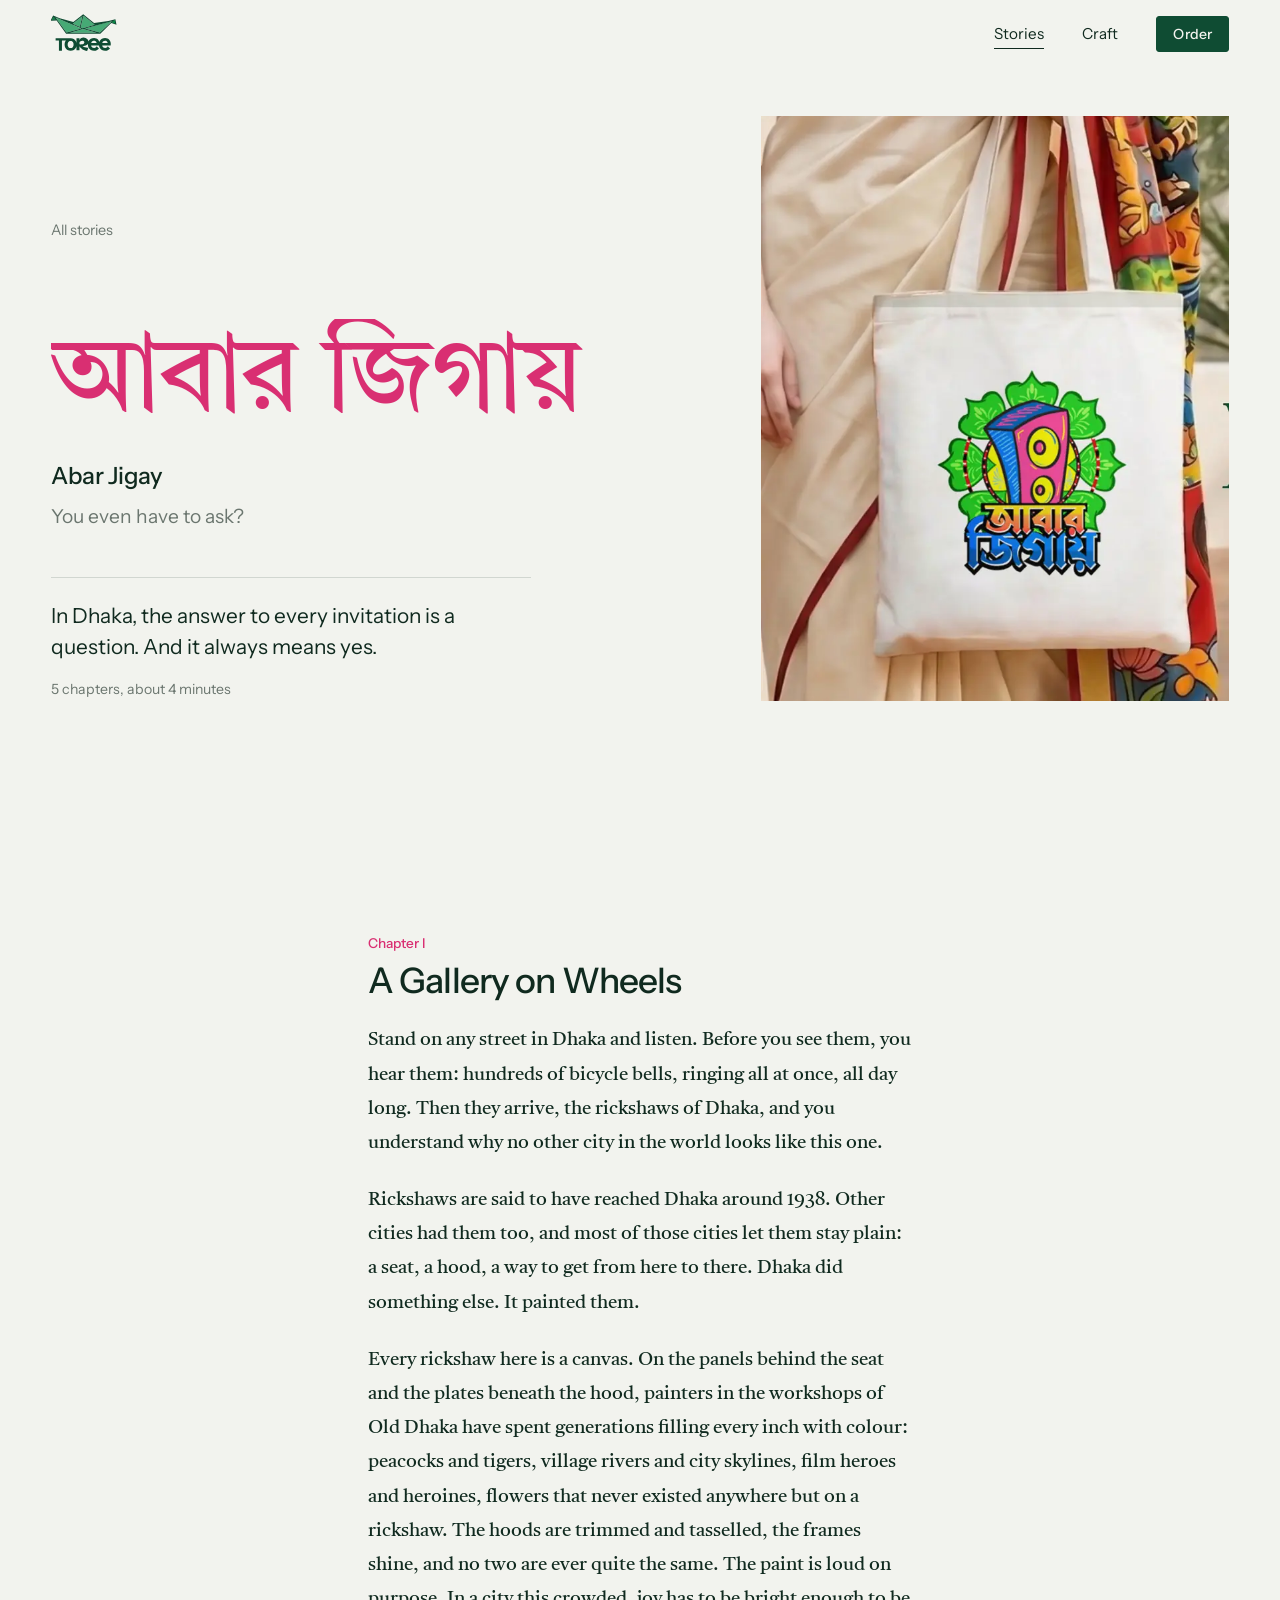
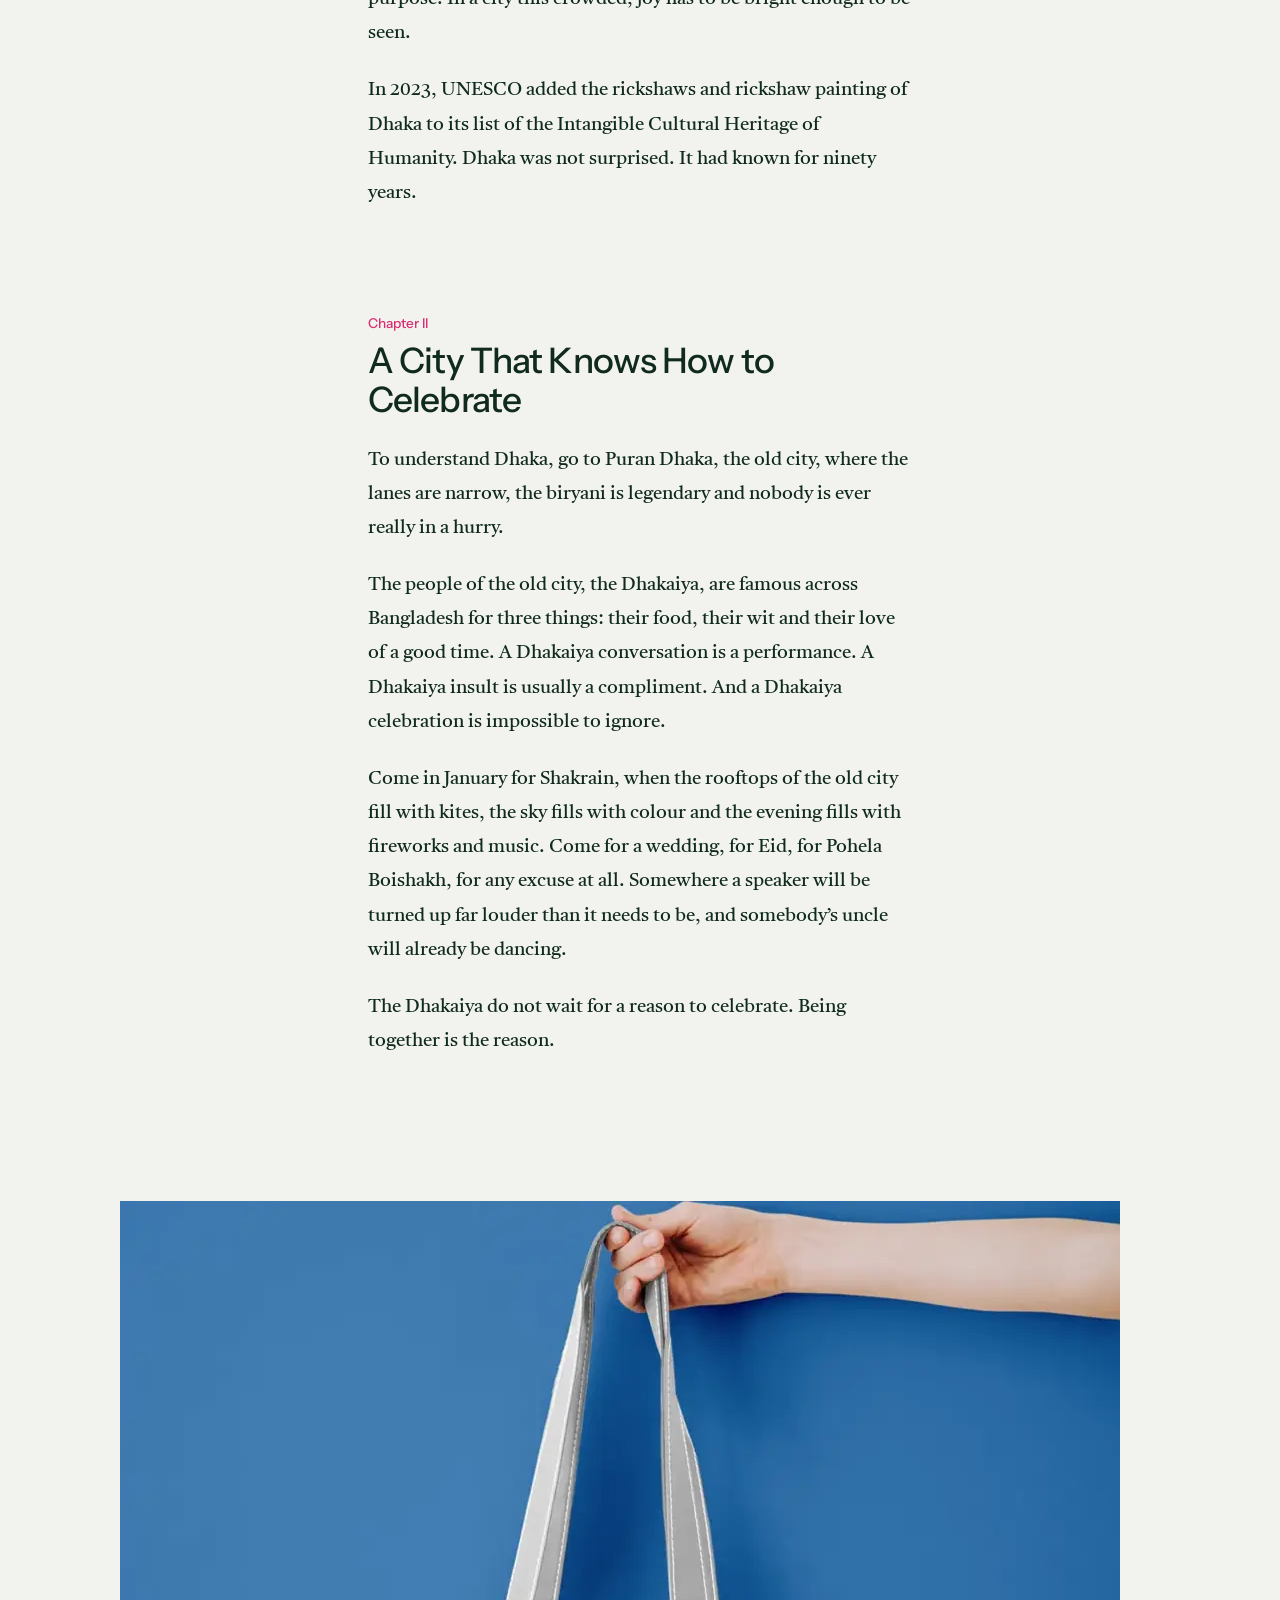
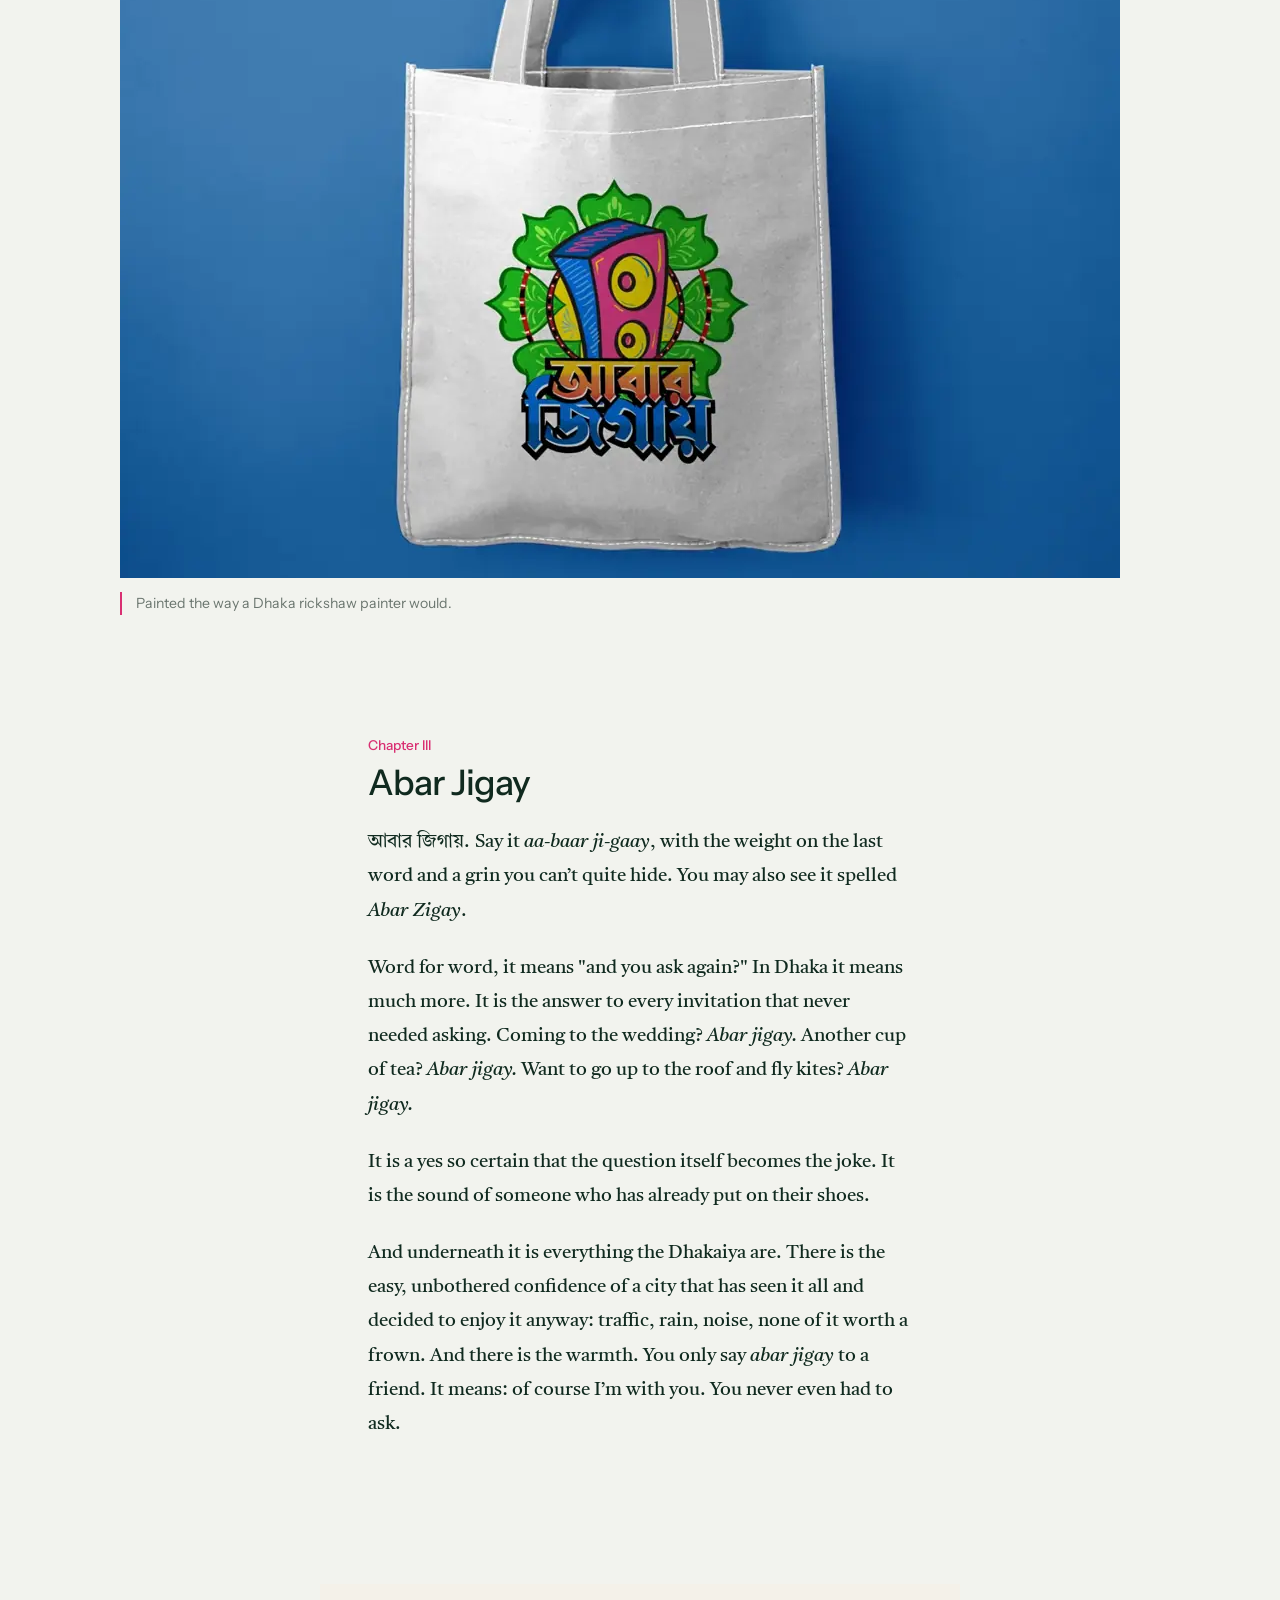
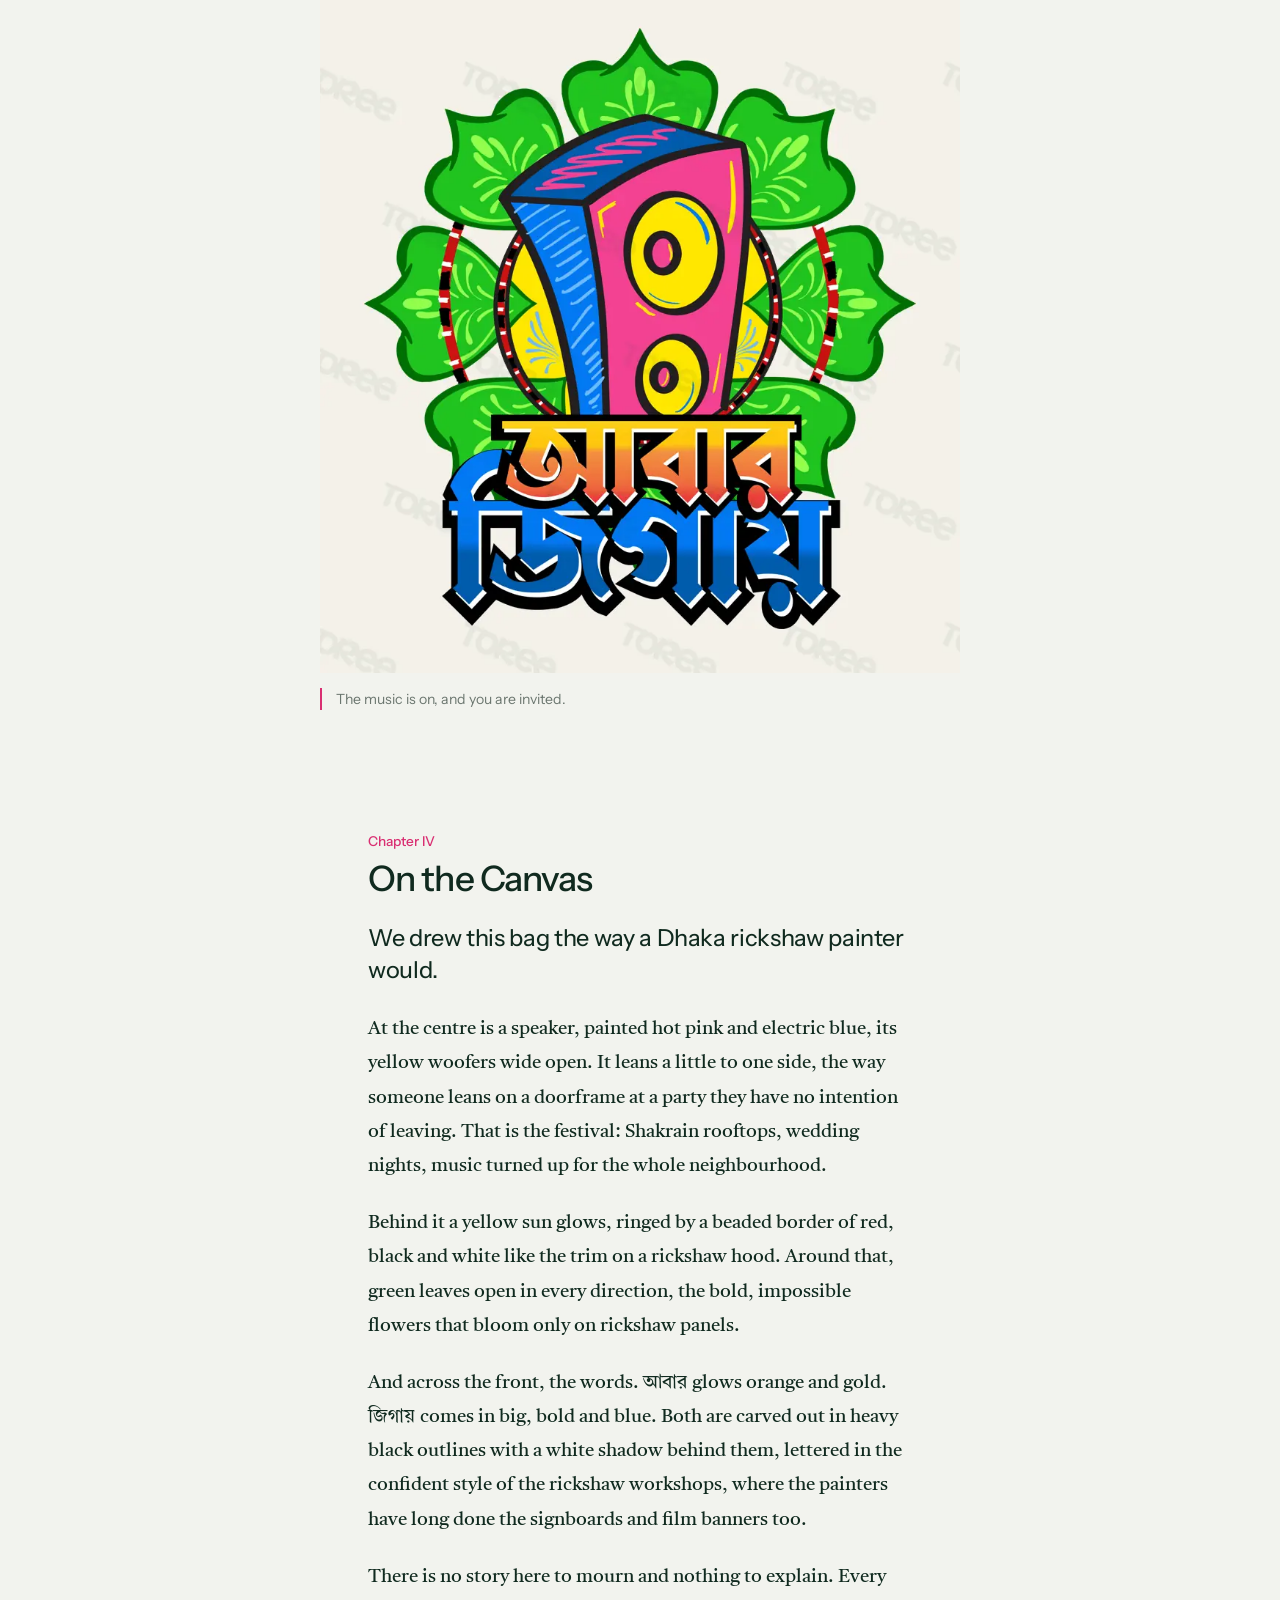
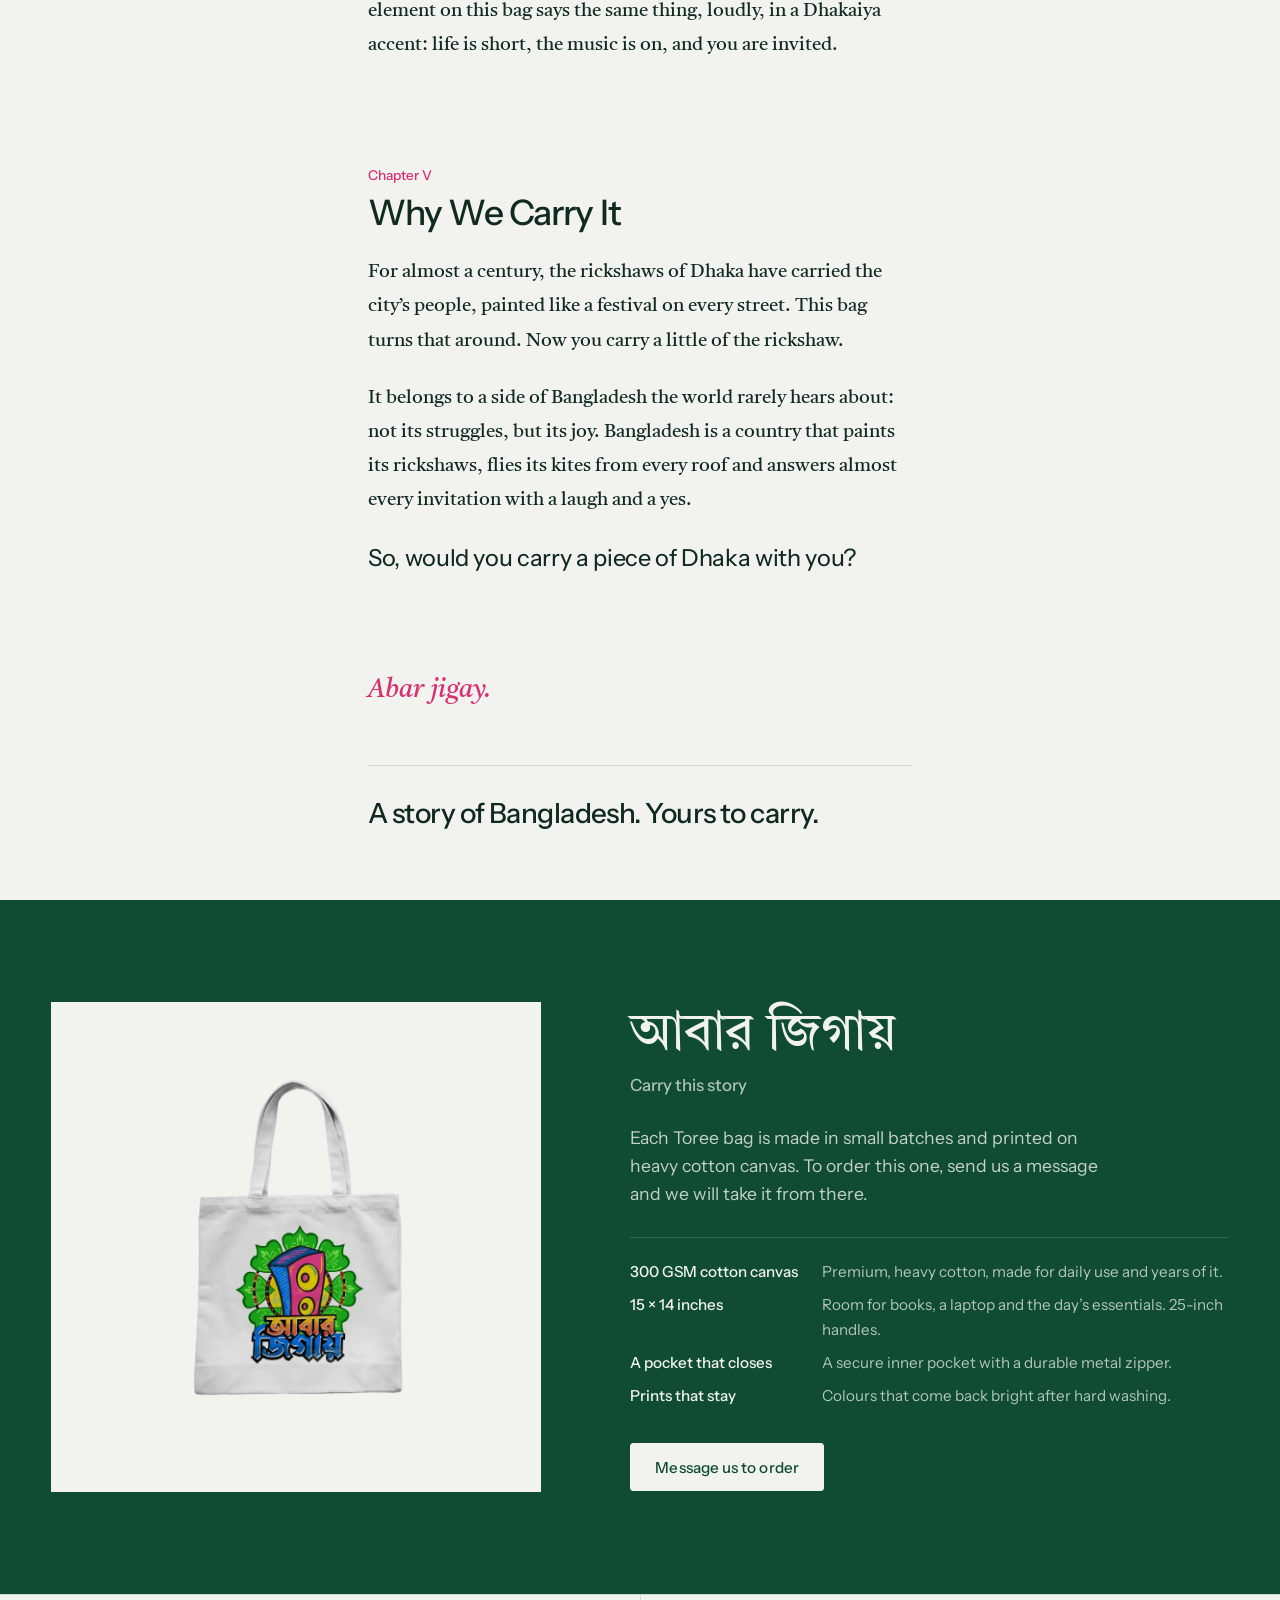
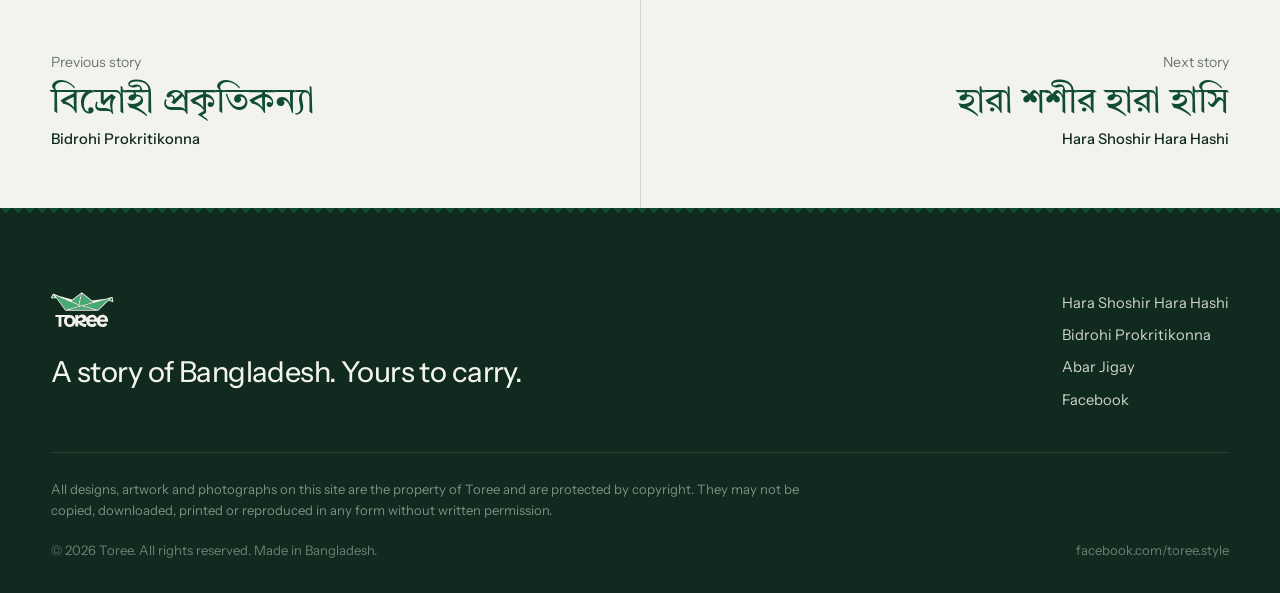
==== commit 2e7a4255: "Refresh the design: modern, minimal, with motion Swap the serif display for Instrument Sans and let " ====
--- a/stories/abar-jigay.html
+++ b/stories/abar-jigay.html
@@ -13,103 +13,102 @@
 <link rel="icon" href="../assets/logo/toree_logomark.svg" type="image/svg+xml">
 <link rel="preconnect" href="https://fonts.googleapis.com">
 <link rel="preconnect" href="https://fonts.gstatic.com" crossorigin>
-<link href="https://fonts.googleapis.com/css2?family=Fraunces:ital,opsz,wght@0,9..144,300..600;1,9..144,300..600&family=Tiro+Bangla:ital@0;1&display=swap" rel="stylesheet">
+<link href="https://fonts.googleapis.com/css2?family=Instrument+Sans:wght@400..600&family=Tiro+Bangla:ital@0;1&display=swap" rel="stylesheet">
 <link rel="stylesheet" href="../assets/css/site.css">
 </head>
 <body data-story="abar-jigay">
+<div class="progress" aria-hidden="true"></div>
 <a class="skip" href="#main">Skip to content</a>
 <header class="site-header">
   <div class="wrap">
-    <a class="brand" href="../index.html" aria-label="Toree, home"><img src="../assets/logo/toree_full-logo.svg" alt="Toree" width="76" height="46"></a>
+    <a class="brand" href="../index.html" aria-label="Toree, home"><img src="../assets/logo/toree_full-logo.svg" alt="Toree" width="66" height="40"></a>
     <button class="nav-toggle" aria-expanded="false" aria-controls="site-nav" aria-label="Menu"><span></span><span></span><span></span></button>
     <nav class="nav" id="site-nav" aria-label="Main">
-      <a href="../index.html#stories" aria-current="page">The Stories</a>
-      <a href="../index.html#craft">The Craft</a>
-      <a class="btn small" href="../index.html#order">Carry one</a>
+      <a href="../index.html#stories" aria-current="page">Stories</a>
+      <a href="../index.html#craft">Craft</a>
+      <a class="btn small" href="../index.html#order">Order</a>
     </nav>
   </div>
 </header>
 <main id="main">
 <section class="story-hero">
   <div class="wrap">
-    <div class="reveal">
-      <p class="eyebrow">Story 03 of 03</p>
-      <h1><span class="bn" lang="bn">আবার জিগায়</span><span class="ro">Abar Jigay</span></h1>
-      <p class="tagline">You even have to ask?</p>
-      <p class="hook">In Dhaka, the answer to every invitation is a question. And it always means yes.</p>
-      <div class="meta"><span>4 minute read</span><span>5 chapters</span></div>
+    <div>
+      <a class="back fade-in" href="../index.html#stories">All stories</a>
+      <h1><span class="line"><span style="--i:0"><span class="bn" lang="bn">আবার জিগায়</span></span></span><span class="line"><span style="--i:2"><span class="ro">Abar Jigay</span></span></span></h1>
+      <p class="tagline fade-in" style="--i:3">You even have to ask?</p>
+      <p class="hook fade-in" style="--i:5">In Dhaka, the answer to every invitation is a question. And it always means yes.</p>
+      <p class="meta fade-in" style="--i:6">5 chapters, about 4 minutes</p>
     </div>
-    <figure class="reveal"><img src="../assets/img/abar-jigay-life.webp" alt="A woman in a cream sari carrying the Abar Jigay tote" fetchpriority="high"></figure>
+    <figure class="unveil"><img src="../assets/img/abar-jigay-life.webp" alt="A woman in a cream sari carrying the Abar Jigay tote" fetchpriority="high" style="view-transition-name: vt-abar-jigay"></figure>
   </div>
 </section>
 
 <article class="story">
-<section class="chapter reveal"><h2><span class="num">CHAPTER I</span><span class="title">A Gallery on Wheels</span></h2>
-<p class="drop">Stand on any street in Dhaka and listen. Before you see them, you hear them: hundreds of bicycle bells, ringing all at once, all day long. Then they arrive, the rickshaws of Dhaka, and you understand why no other city in the world looks like this one.</p>
+<section class="chapter"><h2><span class="num">Chapter I</span><span class="title">A Gallery on Wheels</span></h2>
+<p>Stand on any street in Dhaka and listen. Before you see them, you hear them: hundreds of bicycle bells, ringing all at once, all day long. Then they arrive, the rickshaws of Dhaka, and you understand why no other city in the world looks like this one.</p>
 <p>Rickshaws are said to have reached Dhaka around 1938. Other cities had them too, and most of those cities let them stay plain: a seat, a hood, a way to get from here to there. Dhaka did something else. It painted them.</p>
 <p>Every rickshaw here is a canvas. On the panels behind the seat and the plates beneath the hood, painters in the workshops of Old Dhaka have spent generations filling every inch with colour: peacocks and tigers, village rivers and city skylines, film heroes and heroines, flowers that never existed anywhere but on a rickshaw. The hoods are trimmed and tasselled, the frames shine, and no two are ever quite the same. The paint is loud on purpose. In a city this crowded, joy has to be bright enough to be seen.</p>
 <p>In 2023, UNESCO added the rickshaws and rickshaw painting of Dhaka to its list of the Intangible Cultural Heritage of Humanity. Dhaka was not surprised. It had known for ninety years.</p>
 </section>
-<section class="chapter reveal"><h2><span class="num">CHAPTER II</span><span class="title">A City That Knows How to Celebrate</span></h2>
-<p class="drop">To understand Dhaka, go to Puran Dhaka, the old city, where the lanes are narrow, the biryani is legendary and nobody is ever really in a hurry.</p>
+<section class="chapter"><h2><span class="num">Chapter II</span><span class="title">A City That Knows How to Celebrate</span></h2>
+<p>To understand Dhaka, go to Puran Dhaka, the old city, where the lanes are narrow, the biryani is legendary and nobody is ever really in a hurry.</p>
 <p>The people of the old city, the Dhakaiya, are famous across Bangladesh for three things: their food, their wit and their love of a good time. A Dhakaiya conversation is a performance. A Dhakaiya insult is usually a compliment. And a Dhakaiya celebration is impossible to ignore.</p>
 <p>Come in January for Shakrain, when the rooftops of the old city fill with kites, the sky fills with colour and the evening fills with fireworks and music. Come for a wedding, for Eid, for Pohela Boishakh, for any excuse at all. Somewhere a speaker will be turned up far louder than it needs to be, and somebody’s uncle will already be dancing.</p>
 <p>The Dhakaiya do not wait for a reason to celebrate. Being together is the reason.</p>
 </section>
-<figure class="story-figure reveal">
-  <img src="../assets/img/abar-jigay-hand.webp" alt="The Abar Jigay tote held up against a bright blue wall" loading="lazy">
+<figure class="story-figure">
+  <div class="frame"><img src="../assets/img/abar-jigay-hand.webp" alt="The Abar Jigay tote held up against a bright blue wall" loading="lazy"></div>
   <figcaption>Painted the way a Dhaka rickshaw painter would.</figcaption>
 </figure>
-<section class="chapter reveal"><h2><span class="num">CHAPTER III</span><span class="title">Abar Jigay</span></h2>
+<section class="chapter"><h2><span class="num">Chapter III</span><span class="title">Abar Jigay</span></h2>
 <p>আবার জিগায়. Say it <em>aa-baar ji-gaay</em>, with the weight on the last word and a grin you can’t quite hide. You may also see it spelled <em>Abar Zigay</em>.</p>
 <p>Word for word, it means "and you ask again?" In Dhaka it means much more. It is the answer to every invitation that never needed asking. Coming to the wedding? <em>Abar jigay.</em> Another cup of tea? <em>Abar jigay.</em> Want to go up to the roof and fly kites? <em>Abar jigay.</em></p>
 <p>It is a yes so certain that the question itself becomes the joke. It is the sound of someone who has already put on their shoes.</p>
 <p>And underneath it is everything the Dhakaiya are. There is the easy, unbothered confidence of a city that has seen it all and decided to enjoy it anyway: traffic, rain, noise, none of it worth a frown. And there is the warmth. You only say <em>abar jigay</em> to a friend. It means: of course I’m with you. You never even had to ask.</p>
 </section>
-<figure class="story-figure art reveal">
-  <img src="../assets/img/abar-jigay-art.webp" alt="The Abar Jigay design artwork" loading="lazy">
+<figure class="story-figure art">
+  <div class="frame"><img src="../assets/img/abar-jigay-art.webp" alt="The Abar Jigay design artwork" loading="lazy"></div>
   <figcaption>The music is on, and you are invited.</figcaption>
 </figure>
-<section class="chapter reveal"><h2><span class="num">CHAPTER IV</span><span class="title">On the Canvas</span></h2>
-<p class="short drop">We drew this bag the way a Dhaka rickshaw painter would.</p>
+<section class="chapter"><h2><span class="num">Chapter IV</span><span class="title">On the Canvas</span></h2>
+<p class="short">We drew this bag the way a Dhaka rickshaw painter would.</p>
 <p>At the centre is a speaker, painted hot pink and electric blue, its yellow woofers wide open. It leans a little to one side, the way someone leans on a doorframe at a party they have no intention of leaving. That is the festival: Shakrain rooftops, wedding nights, music turned up for the whole neighbourhood.</p>
 <p>Behind it a yellow sun glows, ringed by a beaded border of red, black and white like the trim on a rickshaw hood. Around that, green leaves open in every direction, the bold, impossible flowers that bloom only on rickshaw panels.</p>
 <p>And across the front, the words. আবার glows orange and gold. জিগায় comes in big, bold and blue. Both are carved out in heavy black outlines with a white shadow behind them, lettered in the confident style of the rickshaw workshops, where the painters have long done the signboards and film banners too.</p>
 <p>There is no story here to mourn and nothing to explain. Every element on this bag says the same thing, loudly, in a Dhakaiya accent: life is short, the music is on, and you are invited.</p>
 </section>
-<section class="chapter reveal"><h2><span class="num">CHAPTER V</span><span class="title">Why We Carry It</span></h2>
-<p class="drop">For almost a century, the rickshaws of Dhaka have carried the city’s people, painted like a festival on every street. This bag turns that around. Now you carry a little of the rickshaw.</p>
+<section class="chapter"><h2><span class="num">Chapter V</span><span class="title">Why We Carry It</span></h2>
+<p>For almost a century, the rickshaws of Dhaka have carried the city’s people, painted like a festival on every street. This bag turns that around. Now you carry a little of the rickshaw.</p>
 <p>It belongs to a side of Bangladesh the world rarely hears about: not its struggles, but its joy. Bangladesh is a country that paints its rickshaws, flies its kites from every roof and answers almost every invitation with a laugh and a yes.</p>
 <p class="short">So, would you carry a piece of Dhaka with you?</p>
 </section>
-<div class="coda reveal"><p class="say"><em>Abar jigay.</em></p><p class="sign">A story of Bangladesh. Yours to carry.</p></div>
+<div class="coda"><p class="say"><em>Abar jigay.</em></p><p class="sign">A story of Bangladesh. Yours to carry.</p></div>
 </article>
 <section class="carry" id="carry">
   <div class="wrap">
-    <div class="bag reveal"><img src="../assets/img/abar-jigay-bag.webp" alt="The Abar Jigay tote bag" loading="lazy"></div>
-    <div class="reveal">
-      <p class="eyebrow">Carry this story</p>
-      <h2><span lang="bn">আবার জিগায়</span><br><em>Abar Jigay</em></h2>
-      <p>Each Toree bag is made in small batches, printed on heavy cotton canvas and finished by hand. To carry this one, write to us and we will take it from there.</p>
-      <ul><li>300 GSM cotton canvas: Premium, heavy cotton, made for daily use and years of it.</li><li>15 × 14 inches: Room for books, a laptop and the day's essentials. 25-inch handles.</li><li>A pocket that closes: A secure inner pocket with a durable metal zipper.</li><li>Prints that stay: Colours that come back bright after hard washing.</li></ul>
-      <div class="actions">
-        <a class="btn light" href="https://m.me/toree.style" target="_blank" rel="noopener">Message us to order <span class="arrow" aria-hidden="true">&rarr;</span></a>
-      </div>
+    <div class="bag"><img src="../assets/img/abar-jigay-bag.webp" alt="The Abar Jigay tote bag" loading="lazy"></div>
+    <div>
+      <h2><span class="bn" lang="bn">আবার জিগায়</span><span class="ro">Carry this story</span></h2>
+      <p>Each Toree bag is made in small batches and printed on heavy cotton canvas. To order this one, send us a message and we will take it from there.</p>
+      <dl><dt>300 GSM cotton canvas</dt><dd>Premium, heavy cotton, made for daily use and years of it.</dd><dt>15 × 14 inches</dt><dd>Room for books, a laptop and the day’s essentials. 25-inch handles.</dd><dt>A pocket that closes</dt><dd>A secure inner pocket with a durable metal zipper.</dd><dt>Prints that stay</dt><dd>Colours that come back bright after hard washing.</dd></dl>
+      <div class="actions"><a class="btn on-dark" href="https://m.me/toree.style" target="_blank" rel="noopener">Message us to order</a></div>
     </div>
   </div>
 </section>
 <nav class="next-story" aria-label="More stories">
   <div class="wrap">
-    <a href="bidrohi-prokritikonna.html"><span class="eyebrow">&larr; Previous story</span><span class="bn" lang="bn">বিদ্রোহী প্রকৃতিকন্যা</span><span class="ro">Bidrohi Prokritikonna</span></a>
-    <a class="next" href="hara-shoshi.html"><span class="eyebrow">Next story &rarr;</span><span class="bn" lang="bn">হারা শশীর হারা হাসি</span><span class="ro">Hara Shoshir Hara Hashi</span></a>
+    <a href="bidrohi-prokritikonna.html"><span class="label">Previous story</span><span class="bn" lang="bn">বিদ্রোহী প্রকৃতিকন্যা</span><span class="ro">Bidrohi Prokritikonna</span></a>
+    <a href="hara-shoshi.html"><span class="label">Next story</span><span class="bn" lang="bn">হারা শশীর হারা হাসি</span><span class="ro">Hara Shoshir Hara Hashi</span></a>
   </div>
 </nav>
 </main>
+<div class="chevrons" aria-hidden="true"></div>
 <footer class="site-footer">
   <div class="wrap">
     <div class="top">
       <div>
-        <img class="logo-light" src="../assets/logo/toree_full-logo-light.svg" alt="Toree" width="66" height="40">
+        <img class="logo-light" src="../assets/logo/toree_full-logo-light.svg" alt="Toree" width="63" height="38">
         <p class="sign">A story of Bangladesh. Yours to carry.</p>
       </div>
       <nav aria-label="Stories"><a href="../stories/hara-shoshi.html">Hara Shoshir Hara Hashi</a><a href="../stories/bidrohi-prokritikonna.html">Bidrohi Prokritikonna</a><a href="../stories/abar-jigay.html">Abar Jigay</a><a href="https://www.facebook.com/toree.style" rel="noopener" target="_blank">Facebook</a></nav>
--- a/assets/css/site.css
+++ b/assets/css/site.css
@@ -1,321 +1,302 @@
-/* Toree: story-first canvas bags from Bangladesh */
+/* Toree: story-first canvas bags from Bangladesh
+   Modern, minimal. The Bangla titles are the one loud thing; everything else stays quiet. */
+
+@view-transition { navigation: auto; }
+
 :root {
-  --green-900: #0b3a27;
-  --green-800: #0f4c33;
-  --green-500: #46aa75;
-  --green-600: #069447;
-  --cream: #f4f1ea;
-  --cream-2: #ebe6db;
-  --paper: #faf8f3;
-  --cocoa: #5a3a2e;
-  --ink: #1d2b24;
-  --ink-soft: #4a5750;
-  --line: rgba(15, 76, 51, .18);
-  --accent: var(--green-600);
-
-  --display: "Fraunces", "Tiro Bangla", Georgia, serif;
-  --text: "Tiro Bangla", "Fraunces", Georgia, serif;
-
-  --gutter: clamp(1rem, 4vw, 3rem);
-  --max: 1240px;
-  --measure: 36rem;
-  --ease: cubic-bezier(.2, .7, .2, 1);
+  /* palette: brand greens on bare canvas */
+  --canvas: #f2f3ee;      /* undyed cotton canvas, slightly cool */
+  --canvas-2: #e7e9e1;    /* shadowed canvas */
+  --ink: #102a1f;         /* green-black, derived from the brand forest */
+  --forest: #0f4c33;      /* brand primary */
+  --leaf: #46aa75;        /* brand light green, used sparingly */
+  --stone: #6b766f;       /* muted text */
+  --line: rgba(16, 42, 31, .14);
+  --story: var(--forest); /* each story page swaps this for its own colour */
+
+  --sans: "Instrument Sans", "Helvetica Neue", Arial, sans-serif;
+  --bangla: "Tiro Bangla", serif;   /* Bangla titles, and story body (it carries both scripts) */
+
+  --gutter: clamp(1.25rem, 4vw, 3.5rem);
+  --max: 1320px;
+  --measure: 34rem;
+  --ease: cubic-bezier(.22, .8, .2, 1);
+  --ease-in-out: cubic-bezier(.65, 0, .35, 1);
 }
 
 *, *::before, *::after { box-sizing: border-box; }
-html { -webkit-text-size-adjust: 100%; scroll-behavior: smooth; }
+html { -webkit-text-size-adjust: 100%; }
 body {
   margin: 0;
-  background: var(--cream);
+  background: var(--canvas);
   color: var(--ink);
-  font-family: var(--text);
-  font-size: clamp(1.02rem, .96rem + .25vw, 1.14rem);
-  line-height: 1.7;
-  text-rendering: optimizeLegibility;
+  font-family: var(--sans);
+  font-size: clamp(1rem, .96rem + .2vw, 1.1rem);
+  line-height: 1.6;
   -webkit-font-smoothing: antialiased;
   overflow-x: hidden;
 }
-img { display: block; max-width: 100%; height: auto; -webkit-user-drag: none; user-select: none; -webkit-user-select: none; -webkit-touch-callout: none; }
+img {
+  display: block; max-width: 100%; height: auto;
+  -webkit-user-drag: none; user-select: none; -webkit-user-select: none; -webkit-touch-callout: none;
+}
 a { color: inherit; }
-::selection { background: var(--green-800); color: var(--cream); }
-:focus-visible { outline: 2px solid var(--green-600); outline-offset: 3px; }
-[lang="bn"] { font-family: "Tiro Bangla", serif; }
+::selection { background: var(--forest); color: var(--canvas); }
+:focus-visible { outline: 2px solid var(--leaf); outline-offset: 3px; border-radius: 2px; }
+[lang="bn"] { font-family: var(--bangla); }
 
 .wrap { width: min(var(--max), 100% - 2 * var(--gutter)); margin-inline: auto; }
-.eyebrow {
-  font-family: var(--display);
-  font-size: .74rem;
-  letter-spacing: .22em;
-  text-transform: uppercase;
-  color: var(--green-800);
-  font-weight: 500;
-}
-.skip { position: absolute; left: -999px; top: 0; background: var(--green-800); color: var(--cream); padding: .6rem 1rem; z-index: 99; }
+.skip { position: absolute; left: -999px; top: 0; background: var(--forest); color: var(--canvas); padding: .6rem 1rem; z-index: 99; }
 .skip:focus { left: 1rem; top: 1rem; }
 
 /* ---------- Header ---------- */
-.site-header {
-  position: sticky; top: 0; z-index: 40;
-  background: color-mix(in srgb, var(--cream) 88%, transparent);
-  backdrop-filter: saturate(1.2) blur(10px);
-  -webkit-backdrop-filter: saturate(1.2) blur(10px);
-  border-bottom: 1px solid transparent;
-  transition: border-color .3s var(--ease);
-}
-.site-header.scrolled { border-bottom-color: var(--line); }
-.site-header .wrap { display: flex; align-items: center; justify-content: space-between; height: 72px; }
-.brand { display: flex; align-items: center; gap: .6rem; text-decoration: none; }
-.brand img { height: 46px; width: auto; }
-.nav { display: flex; align-items: center; gap: clamp(1rem, 2.5vw, 2.2rem); }
-.nav a {
-  font-family: var(--display); font-size: .92rem; text-decoration: none; color: var(--green-800);
-  position: relative; padding-block: .3rem;
-}
-.nav a.btn { color: var(--cream); padding: .5rem 1.1rem; }
-.nav a.btn:hover { color: var(--cream); }
-.nav a:not(.btn)::after {
-  content: ""; position: absolute; left: 0; right: 100%; bottom: 0; height: 1px; background: currentColor;
-  transition: right .35s var(--ease);
-}
-.nav a:not(.btn):hover::after, .nav a[aria-current="page"]::after { right: 0; }
-.nav-toggle { display: none; background: none; border: 0; padding: .5rem; cursor: pointer; color: var(--green-800); }
-.nav-toggle span { display: block; width: 22px; height: 1.5px; background: currentColor; margin: 5px 0; transition: transform .3s var(--ease), opacity .3s; }
-
-/* ---------- Buttons ---------- */
+.site-header { position: sticky; top: 0; z-index: 40; background: color-mix(in srgb, var(--canvas) 90%, transparent); backdrop-filter: blur(12px); -webkit-backdrop-filter: blur(12px); }
+.site-header::after { content: ""; position: absolute; left: 0; right: 0; bottom: 0; height: 1px; background: var(--line); transform: scaleX(0); transform-origin: left; transition: transform .6s var(--ease); }
+.site-header.scrolled::after { transform: scaleX(1); }
+.site-header .wrap { display: flex; align-items: center; justify-content: space-between; height: 68px; }
+.brand { display: flex; text-decoration: none; }
+.brand img { height: 40px; width: auto; }
+.nav { display: flex; align-items: center; gap: clamp(1.2rem, 3vw, 2.6rem); font-size: .95rem; }
+.nav a { text-decoration: none; position: relative; }
+.nav a:not(.btn) { background: linear-gradient(currentColor, currentColor) left bottom / 0 1px no-repeat; transition: background-size .4s var(--ease); padding-block: .2rem; }
+.nav a:not(.btn):hover, .nav a[aria-current="page"] { background-size: 100% 1px; }
+.nav-toggle { display: none; background: none; border: 0; padding: .5rem; margin-right: -.5rem; cursor: pointer; color: var(--ink); }
+.nav-toggle span { display: block; width: 22px; height: 1.5px; background: currentColor; margin: 5px 0; transition: transform .35s var(--ease), opacity .2s; }
+
+/* reading progress, story pages only */
+.progress { position: fixed; top: 0; left: 0; right: 0; height: 2px; background: var(--story); transform: scaleX(0); transform-origin: left; z-index: 60; }
+
+/* ---------- Buttons & links ---------- */
 .btn {
-  display: inline-flex; align-items: center; gap: .6rem;
-  font-family: var(--display); font-size: .95rem; letter-spacing: .02em;
-  text-decoration: none; cursor: pointer;
-  padding: .85rem 1.5rem; border-radius: 999px;
-  border: 1px solid var(--green-800);
-  background: var(--green-800); color: var(--cream);
-  transition: background .3s var(--ease), color .3s var(--ease), transform .3s var(--ease);
-}
-.btn:hover { background: var(--green-900); transform: translateY(-1px); }
-.btn.ghost { background: transparent; color: var(--green-800); }
-.btn.ghost:hover { background: var(--green-800); color: var(--cream); }
-.btn.small { padding: .5rem 1.1rem; font-size: .86rem; }
-.btn.light { background: var(--cream); color: var(--green-800); border-color: var(--cream); }
-.btn.light:hover { background: transparent; color: var(--cream); }
-.btn .arrow { transition: transform .3s var(--ease); }
-.btn:hover .arrow, .link-arrow:hover .arrow { transform: translateX(4px); }
-.link-arrow {
-  font-family: var(--display); color: var(--green-800); text-decoration: none; font-size: 1rem;
-  display: inline-flex; gap: .5rem; align-items: center; border-bottom: 1px solid var(--line); padding-bottom: .2rem;
-}
-.link-arrow .arrow { transition: transform .3s var(--ease); }
+  display: inline-flex; align-items: center; justify-content: center;
+  font: 500 .95rem/1 var(--sans); letter-spacing: .005em; text-decoration: none; cursor: pointer;
+  padding: .95rem 1.5rem; border-radius: 3px; border: 1px solid var(--forest);
+  background: var(--forest); color: var(--canvas);
+  position: relative; overflow: hidden; isolation: isolate;
+  transition: color .4s var(--ease), border-color .4s var(--ease);
+}
+.btn::before { content: ""; position: absolute; inset: 0; background: var(--ink); transform: translateY(101%); transition: transform .45s var(--ease); z-index: -1; }
+.btn:hover::before { transform: none; }
+.btn.ghost { background: transparent; color: var(--forest); }
+.btn.ghost::before { background: var(--forest); }
+.btn.ghost:hover { color: var(--canvas); }
+.btn.small { padding: .62rem 1rem; font-size: .88rem; }
+.btn.on-dark { background: var(--canvas); color: var(--forest); border-color: var(--canvas); }
+.btn.on-dark::before { background: var(--leaf); }
+.btn.on-dark:hover { color: var(--ink); border-color: var(--leaf); }
+.text-link { font-weight: 500; text-decoration: none; background: linear-gradient(currentColor, currentColor) left bottom / 100% 1px no-repeat; padding-bottom: .15rem; transition: background-size .45s var(--ease); }
+.text-link:hover { background-size: 0 1px; background-position: right bottom; }
+
+/* ---------- Load sequence (one orchestrated moment) ---------- */
+.line { display: block; overflow: hidden; padding-bottom: .08em; margin-bottom: -.08em; }
+.line > span { display: inline-block; animation: rise 1.1s var(--ease) both; animation-delay: calc(var(--i, 0) * 90ms + 150ms); }
+@keyframes rise { from { transform: translateY(105%); } to { transform: none; } }
+.fade-in { animation: fade 1s var(--ease) both; animation-delay: calc(var(--i, 0) * 90ms + 300ms); }
+@keyframes fade { from { opacity: 0; transform: translateY(10px); } to { opacity: 1; transform: none; } }
+.unveil { animation: unveil 1.4s var(--ease-in-out) both; animation-delay: .2s; }
+@keyframes unveil { from { clip-path: inset(100% 0 0 0); } to { clip-path: inset(0 0 0 0); } }
+.unveil img { animation: settle 1.8s var(--ease) both; animation-delay: .2s; }
+@keyframes settle { from { transform: scale(1.12); } to { transform: none; } }
 
 /* ---------- Home: hero ---------- */
-.hero { padding-block: clamp(2rem, 5vw, 4.5rem) clamp(3rem, 7vw, 6rem); }
-.hero .wrap { display: grid; grid-template-columns: 1.05fr .95fr; gap: clamp(2rem, 5vw, 5rem); align-items: center; }
-.hero h1 {
-  font-family: var(--display); font-weight: 300; font-optical-sizing: auto;
-  font-size: clamp(2.7rem, 1.6rem + 4.6vw, 5.6rem); line-height: 1.02; letter-spacing: -.02em;
-  color: var(--green-800); margin: 1.2rem 0 1.6rem;
-}
-.hero h1 em { font-style: italic; font-weight: 500; }
-.hero p.lede { font-size: clamp(1.08rem, 1rem + .35vw, 1.28rem); color: var(--ink-soft); max-width: 31rem; margin: 0 0 2.2rem; }
-.hero .actions { display: flex; flex-wrap: wrap; gap: .8rem; }
-.hero-figure { position: relative; }
-.hero-figure img { border-radius: 2px; aspect-ratio: 4 / 4.6; object-fit: cover; width: 100%; }
-.hero-figure figcaption {
-  position: absolute; left: -1.2rem; bottom: 2rem; background: var(--paper); padding: .9rem 1.2rem;
-  font-family: var(--display); font-style: italic; color: var(--cocoa); font-size: .95rem;
-  box-shadow: 0 10px 30px -18px rgba(15, 76, 51, .5);
-}
-
-/* chevron band, from the brand's printed materials */
-.chevrons {
-  height: 14px;
-  background:
-    linear-gradient(135deg, var(--cream) 25%, transparent 25%) -7px 0 / 14px 14px,
-    linear-gradient(225deg, var(--cream) 25%, transparent 25%) -7px 0 / 14px 14px,
-    var(--cream-2);
-  opacity: .9;
-}
-.chevrons.on-green {
-  background:
-    linear-gradient(135deg, var(--green-800) 25%, transparent 25%) -7px 0 / 14px 14px,
-    linear-gradient(225deg, var(--green-800) 25%, transparent 25%) -7px 0 / 14px 14px,
-    var(--green-900);
-}
+.hero { padding-block: clamp(2rem, 6vw, 5rem) clamp(3rem, 7vw, 6rem); }
+.hero .wrap { display: grid; grid-template-columns: minmax(0, 1.25fr) minmax(0, .75fr); gap: clamp(2rem, 6vw, 6rem); align-items: end; }
+.hero h1 { font-weight: 500; font-size: clamp(2.4rem, 1.2rem + 3.9vw, 5rem); line-height: .98; text-wrap: balance; letter-spacing: -.035em; margin: 0 0 clamp(2.5rem, 6vw, 4.5rem); color: var(--ink); }
+.hero h1 .soft { color: var(--stone); }
+.hero-list { list-style: none; margin: 0; padding: 0; border-top: 1px solid var(--line); }
+.hero-list li { border-bottom: 1px solid var(--line); }
+.hero-list a { display: grid; grid-template-columns: 1fr auto; align-items: baseline; gap: 1rem; padding: clamp(.7rem, 1.6vw, 1.1rem) 0; text-decoration: none; }
+.hero-list .bn { font-size: clamp(1.7rem, 1.1rem + 2.2vw, 2.9rem); line-height: 1.3; color: var(--forest); transition: color .4s var(--ease), transform .5s var(--ease); }
+.hero-list .ro { font-size: .9rem; color: var(--stone); transition: color .4s var(--ease); white-space: nowrap; }
+.hero-list a:hover .bn, .hero-list a:focus-visible .bn, .hero-list a.active .bn { transform: translateX(.6rem); }
+.hero-list a[data-story="hara-shoshi"]:hover .bn, .hero-list a[data-story="hara-shoshi"].active .bn { color: #2e2e2c; }
+.hero-list a[data-story="bidrohi-prokritikonna"]:hover .bn, .hero-list a[data-story="bidrohi-prokritikonna"].active .bn { color: #c42b1c; }
+.hero-list a[data-story="abar-jigay"]:hover .bn, .hero-list a[data-story="abar-jigay"].active .bn { color: #d92f72; }
+.hero-list a.active .ro { color: var(--ink); }
+.hero-stage { position: relative; aspect-ratio: 4 / 5; overflow: hidden; background: var(--canvas-2); }
+.hero-stage img { position: absolute; inset: 0; width: 100%; height: 100%; object-fit: cover; opacity: 0; transform: scale(1.05); transition: opacity .8s var(--ease), transform 1.4s var(--ease); }
+.hero-stage img.on { opacity: 1; transform: none; }
+.hero-note { margin: 1rem 0 0; font-size: .9rem; color: var(--stone); }
 
 /* ---------- Home: manifesto ---------- */
-.manifesto { padding-block: clamp(4rem, 9vw, 8rem); background: var(--paper); text-align: center; }
-.manifesto .boat { width: 88px; margin: 0 auto 2rem; }
-.manifesto p.big {
-  font-family: var(--display); font-weight: 300; font-size: clamp(1.5rem, 1.1rem + 1.7vw, 2.5rem);
-  line-height: 1.35; color: var(--green-800); max-width: 46rem; margin: 0 auto 1.6rem; letter-spacing: -.01em;
-}
-.manifesto p.big em { font-weight: 500; }
-.manifesto p.small { max-width: 34rem; margin: 0 auto; color: var(--ink-soft); }
+.manifesto { padding-block: clamp(5rem, 11vw, 10rem); }
+.manifesto .wrap { display: grid; grid-template-columns: minmax(0, 1fr) minmax(0, 2.2fr); gap: clamp(2rem, 6vw, 6rem); }
+.manifesto .boat { width: clamp(64px, 8vw, 104px); }
+.manifesto p.big { font-size: clamp(1.45rem, 1rem + 1.9vw, 2.6rem); line-height: 1.22; letter-spacing: -.02em; margin: 0 0 1.6rem; font-weight: 450; max-width: 30ch; }
+.manifesto p.big [lang="bn"] { color: var(--forest); }
+.manifesto p.small { color: var(--stone); max-width: 34rem; margin: 0; }
 
 /* ---------- Home: stories ---------- */
-.stories { padding-block: clamp(4rem, 9vw, 8rem); }
-.section-head { display: flex; justify-content: space-between; align-items: end; gap: 2rem; margin-bottom: clamp(2.5rem, 6vw, 5rem); flex-wrap: wrap; }
-.section-head h2 {
-  font-family: var(--display); font-weight: 300; font-size: clamp(2rem, 1.4rem + 2.4vw, 3.4rem);
-  line-height: 1.08; color: var(--green-800); margin: .6rem 0 0; letter-spacing: -.015em;
-}
-.section-head h2 em { font-weight: 500; }
-.section-head p { max-width: 24rem; color: var(--ink-soft); margin: 0; }
-
-.story-card {
-  display: grid; grid-template-columns: 1fr 1fr; gap: clamp(2rem, 6vw, 6rem); align-items: center;
-  padding-block: clamp(2.5rem, 5vw, 4.5rem); border-top: 1px solid var(--line);
-}
-.story-card:nth-child(even) .story-media { order: 2; }
-.story-media { position: relative; overflow: hidden; display: block; }
-.story-media img { width: 100%; aspect-ratio: 1 / 1.02; object-fit: cover; transition: transform 1.2s var(--ease); }
-.story-card:hover .story-media img { transform: scale(1.035); }
-.story-num { font-family: var(--display); font-size: .8rem; letter-spacing: .22em; color: var(--accent); }
-.story-card h3 { margin: .9rem 0 .3rem; font-weight: 400; line-height: 1.15; }
-.story-card h3 .bn { display: block; font-family: "Tiro Bangla", serif; font-size: clamp(2.2rem, 1.6rem + 2.4vw, 3.6rem); color: var(--green-800); line-height: 1.3; }
-.story-card h3 .ro { display: block; font-family: var(--display); font-size: clamp(1.05rem, 1rem + .3vw, 1.25rem); letter-spacing: .04em; color: var(--cocoa); margin-top: .3rem; }
-.story-card .hook {
-  font-family: var(--display); font-style: italic; font-weight: 300;
-  font-size: clamp(1.3rem, 1.05rem + 1vw, 1.85rem); line-height: 1.3; color: var(--ink); margin: 1.6rem 0 1rem;
-}
-.story-card .summary { color: var(--ink-soft); margin: 0 0 1.8rem; max-width: 30rem; }
-.story-card[data-accent="graphite"] { --accent: #3b3b3b; }
-.story-card[data-accent="red"] { --accent: #b3261e; }
-.story-card[data-accent="pink"] { --accent: #d6336c; }
-
-/* ---------- Home: band ---------- */
-.band { background: var(--green-800); color: var(--cream); padding-block: clamp(4rem, 8vw, 7rem); text-align: center; overflow: hidden; }
-.band h2 { font-family: var(--display); font-weight: 300; font-size: clamp(2rem, 1.3rem + 3vw, 3.8rem); line-height: 1.1; margin: .8rem 0 2.5rem; letter-spacing: -.015em; }
-.band h2 em { font-weight: 500; }
-.band .eyebrow { color: var(--green-500); }
-.band img { width: min(1100px, 100%); margin: 0 auto; }
+.stories { padding-block: 0 clamp(5rem, 10vw, 9rem); }
+.stories-head { display: flex; justify-content: space-between; align-items: end; gap: 2rem; flex-wrap: wrap; padding-bottom: 1.4rem; border-bottom: 1px solid var(--line); margin-bottom: clamp(2rem, 4vw, 3rem); }
+.stories-head h2 { font-weight: 500; font-size: clamp(1.8rem, 1.2rem + 2vw, 2.8rem); letter-spacing: -.03em; line-height: 1.05; margin: 0; }
+.stories-head p { margin: 0; color: var(--stone); max-width: 22rem; }
+.story-grid { display: grid; grid-template-columns: repeat(3, minmax(0, 1fr)); gap: clamp(1.5rem, 3vw, 2.5rem); }
+.story-card { display: flex; flex-direction: column; text-decoration: none; }
+.story-card .media { overflow: hidden; aspect-ratio: 4 / 4.6; background: var(--canvas-2); }
+.story-card .media img { width: 100%; height: 100%; object-fit: cover; transition: transform 1.2s var(--ease); }
+.story-card:hover .media img, .story-card:focus-visible .media img { transform: scale(1.04); }
+.story-card h3 { margin: 1.4rem 0 .2rem; font-weight: 400; }
+.story-card h3 .bn { display: block; font-size: clamp(1.6rem, 1.2rem + 1.2vw, 2.2rem); line-height: 1.3; color: var(--forest); }
+.story-card h3 .ro { display: block; font: 500 .95rem/1.4 var(--sans); color: var(--ink); margin-top: .2rem; }
+.story-card .hook { font-size: 1.06rem; line-height: 1.5; margin: 1rem 0 1.2rem; color: var(--ink); }
+.story-card .text-link { margin-top: auto; align-self: flex-start; color: var(--forest); }
+.story-card .bar { display: block; height: 2px; width: 2.2rem; background: var(--story); margin-top: 1.2rem; transition: width .6s var(--ease); }
+.story-card:hover .bar { width: 100%; }
+.story-card[data-story="hara-shoshi"] { --story: #2e2e2c; }
+.story-card[data-story="bidrohi-prokritikonna"] { --story: #c42b1c; }
+.story-card[data-story="abar-jigay"] { --story: #d92f72; }
+
+/* ---------- Home: collection band ---------- */
+.band { background: var(--forest); color: var(--canvas); padding-block: clamp(4rem, 8vw, 7rem) 0; overflow: hidden; }
+.band .wrap { display: grid; grid-template-columns: minmax(0, 1fr) minmax(0, 1fr); gap: 2rem; align-items: end; margin-bottom: clamp(2.5rem, 5vw, 4rem); }
+.band h2 { font-weight: 500; font-size: clamp(1.8rem, 1.2rem + 2.2vw, 3rem); letter-spacing: -.03em; line-height: 1.05; margin: 0; }
+.band p { margin: 0; color: rgba(242, 243, 238, .72); max-width: 26rem; justify-self: end; }
+.band img { width: 100%; max-width: 1600px; margin-inline: auto; }
 
 /* ---------- Craft ---------- */
-.craft { padding-block: clamp(4rem, 9vw, 8rem); }
-.craft .wrap { display: grid; grid-template-columns: .9fr 1.1fr; gap: clamp(2.5rem, 6vw, 6rem); align-items: start; }
-.craft h2 { font-family: var(--display); font-weight: 300; font-size: clamp(2rem, 1.4rem + 2.4vw, 3.2rem); line-height: 1.1; color: var(--green-800); margin: .8rem 0 1.4rem; letter-spacing: -.015em; }
-.craft h2 em { font-weight: 500; }
-.craft .intro { color: var(--ink-soft); }
-.specs { display: grid; grid-template-columns: 1fr 1fr; gap: 0; border-top: 1px solid var(--line); }
-.spec { padding: 1.6rem 1.4rem 1.6rem 0; border-bottom: 1px solid var(--line); }
-.spec:nth-child(odd) { border-right: 1px solid var(--line); }
-.spec:nth-child(even) { padding-left: 1.4rem; }
-.spec b { display: block; font-family: var(--display); font-weight: 400; font-size: 1.25rem; color: var(--green-800); margin-bottom: .3rem; }
-.spec span { color: var(--ink-soft); font-size: .98rem; line-height: 1.55; display: block; }
-.field-note { margin-top: 2rem; padding: 1.4rem 1.6rem; background: var(--paper); border-left: 3px solid var(--cocoa); color: var(--cocoa); }
-.field-note b { font-family: var(--display); font-weight: 500; }
+.craft { padding-block: clamp(5rem, 10vw, 9rem); }
+.craft .wrap { display: grid; grid-template-columns: minmax(0, 1fr) minmax(0, 1.25fr); gap: clamp(2.5rem, 7vw, 7rem); }
+.craft h2 { font-weight: 500; font-size: clamp(1.8rem, 1.2rem + 2vw, 2.8rem); letter-spacing: -.03em; line-height: 1.05; margin: 0 0 1.4rem; }
+.craft .intro { color: var(--stone); margin: 0 0 2rem; max-width: 30rem; }
+.field-note { font-size: .98rem; padding-left: 1.2rem; border-left: 2px solid var(--leaf); max-width: 30rem; margin: 0; }
+.specs { margin: 0; display: grid; grid-template-columns: 1fr 1fr; border-top: 1px solid var(--line); }
+.spec { padding: 1.5rem 1.5rem 1.6rem 0; border-bottom: 1px solid var(--line); }
+.spec:nth-child(even) { padding-left: 1.5rem; border-left: 1px solid var(--line); }
+.spec dt { font-weight: 500; font-size: 1.15rem; letter-spacing: -.01em; margin-bottom: .35rem; }
+.spec dd { margin: 0; color: var(--stone); font-size: .96rem; line-height: 1.55; }
 
 /* ---------- Order ---------- */
-.order { background: var(--paper); padding-block: clamp(4rem, 9vw, 8rem); text-align: center; }
-.order h2 { font-family: var(--display); font-weight: 300; font-size: clamp(2rem, 1.4rem + 2.6vw, 3.4rem); line-height: 1.1; color: var(--green-800); margin: .8rem auto 1.2rem; max-width: 20ch; letter-spacing: -.015em; }
-.order h2 em { font-weight: 500; }
-.order p { max-width: 32rem; margin: 0 auto 2.2rem; color: var(--ink-soft); }
-.order .actions { display: flex; flex-wrap: wrap; gap: .8rem; justify-content: center; }
+.order { padding-block: clamp(5rem, 10vw, 9rem); border-top: 1px solid var(--line); }
+.order .wrap { display: grid; grid-template-columns: minmax(0, 1.2fr) minmax(0, 1fr); gap: clamp(2rem, 6vw, 6rem); align-items: end; }
+.order h2 { font-weight: 500; font-size: clamp(2.2rem, 1.3rem + 3.4vw, 4.4rem); letter-spacing: -.035em; line-height: 1; margin: 0; }
+.order h2 .soft { color: var(--stone); }
+.order p { margin: 0 0 1.8rem; color: var(--stone); max-width: 28rem; }
+.actions { display: flex; flex-wrap: wrap; gap: .7rem; }
 
 /* ---------- Footer ---------- */
-.site-footer { background: var(--green-900); color: rgba(244, 241, 234, .78); padding-block: 3.5rem 2.5rem; font-size: .95rem; }
-.site-footer .top { display: flex; justify-content: space-between; gap: 2rem; flex-wrap: wrap; align-items: start; padding-bottom: 2.5rem; border-bottom: 1px solid rgba(244, 241, 234, .14); }
-.site-footer .sign { font-family: var(--display); font-style: italic; font-weight: 300; font-size: clamp(1.3rem, 1.1rem + .8vw, 1.8rem); color: var(--cream); margin: 1rem 0 0; }
-.site-footer .logo-light { height: 40px; width: auto; }
-.site-footer nav { display: flex; gap: 1.6rem; flex-wrap: wrap; }
-.site-footer nav a { text-decoration: none; font-family: var(--display); }
-.site-footer nav a:hover { color: var(--cream); }
-.site-footer .legal { font-size: .82rem; opacity: .65; margin: 1.4rem 0 0; max-width: 46rem; }
-.site-footer .bottom { padding-top: 1.6rem; display: flex; justify-content: space-between; gap: 1rem; flex-wrap: wrap; font-size: .85rem; opacity: .7; }
+.chevrons { height: 12px; background: linear-gradient(135deg, var(--forest) 25%, transparent 25%) -6px 0 / 12px 12px, linear-gradient(225deg, var(--forest) 25%, transparent 25%) -6px 0 / 12px 12px, var(--ink); }
+.site-footer { background: var(--ink); color: rgba(242, 243, 238, .7); padding-block: clamp(3rem, 6vw, 4.5rem) 2rem; font-size: .92rem; }
+.site-footer .top { display: grid; grid-template-columns: minmax(0, 1.3fr) minmax(0, 1fr); gap: 2rem; padding-bottom: 2.5rem; border-bottom: 1px solid rgba(242, 243, 238, .12); }
+.site-footer .logo-light { height: 38px; width: auto; }
+.site-footer .sign { font-size: clamp(1.3rem, 1rem + 1vw, 1.8rem); letter-spacing: -.02em; color: var(--canvas); margin: 1.2rem 0 0; font-weight: 450; }
+.site-footer nav { display: grid; gap: .55rem; justify-self: end; align-content: start; }
+.site-footer nav a { text-decoration: none; color: rgba(242, 243, 238, .85); transition: color .3s; }
+.site-footer nav a:hover { color: var(--leaf); }
+.site-footer .legal { font-size: .82rem; opacity: .7; margin: 1.6rem 0 0; max-width: 48rem; }
+.site-footer .bottom { padding-top: 1.2rem; display: flex; justify-content: space-between; gap: 1rem; flex-wrap: wrap; font-size: .82rem; opacity: .6; }
 
 /* ---------- Story page ---------- */
-.story-hero { padding-block: clamp(1.5rem, 4vw, 3.5rem) clamp(2rem, 5vw, 4rem); }
-.story-hero .wrap { display: grid; grid-template-columns: 1fr 1fr; gap: clamp(2rem, 5vw, 5rem); align-items: center; }
-.story-hero h1 { margin: 1rem 0 0; font-weight: 400; }
-.story-hero h1 .bn { display: block; font-family: "Tiro Bangla", serif; font-size: clamp(2.8rem, 1.6rem + 5vw, 5.8rem); line-height: 1.25; color: var(--green-800); }
-.story-hero h1 .ro { display: block; font-family: var(--display); font-weight: 300; font-size: clamp(1.4rem, 1.1rem + 1.2vw, 2.2rem); color: var(--ink); margin-top: .6rem; letter-spacing: .01em; }
-.story-hero .tagline { font-family: var(--display); font-style: italic; color: var(--cocoa); font-size: clamp(1.1rem, 1rem + .4vw, 1.35rem); margin: 1rem 0 2rem; }
-.story-hero .hook { max-width: 30rem; color: var(--ink-soft); margin: 0 0 2rem; }
-.story-hero .meta { display: flex; gap: 1.6rem; flex-wrap: wrap; font-family: var(--display); font-size: .85rem; color: var(--ink-soft); }
-.story-hero figure { margin: 0; }
-.story-hero figure img { width: 100%; aspect-ratio: 4 / 5; object-fit: cover; object-position: center 40%; }
-
-.epigraph { text-align: center; padding-block: clamp(3rem, 7vw, 5.5rem); background: var(--paper); border-block: 1px solid var(--line); }
-.epigraph .bn { font-family: "Tiro Bangla", serif; font-size: clamp(1.25rem, 1rem + 1vw, 1.75rem); line-height: 1.85; color: var(--green-800); margin: 0 0 1.4rem; }
-.epigraph .en { font-family: var(--display); font-style: italic; font-weight: 300; color: var(--cocoa); font-size: clamp(1rem, .95rem + .3vw, 1.18rem); margin: 0; }
-
-.story { padding-block: clamp(3rem, 7vw, 6rem); }
-.chapter { width: min(var(--measure), 100% - 2 * var(--gutter)); margin-inline: auto; padding-block: clamp(1.5rem, 3vw, 2.5rem); }
-.chapter h2 { margin: 0 0 1.4rem; font-weight: 400; display: flex; flex-direction: column; gap: .3rem; }
-.chapter h2 .num { font-family: var(--display); font-size: .8rem; letter-spacing: .24em; color: var(--accent); }
-.chapter h2 .title { font-family: var(--display); font-weight: 300; font-size: clamp(1.7rem, 1.3rem + 1.6vw, 2.5rem); line-height: 1.15; color: var(--green-800); letter-spacing: -.01em; }
-.chapter p { margin: 0 0 1.25em; }
-.chapter p em { font-style: italic; }
-.chapter > p.drop::first-letter {
-  font-family: var(--display); float: left; font-size: 3.6em; line-height: .86; padding: .06em .12em 0 0; color: var(--green-800); font-weight: 300;
-}
-.chapter p.short { font-family: var(--display); font-weight: 300; font-size: 1.3em; line-height: 1.4; color: var(--green-800); }
-.story-figure { margin: clamp(2.5rem, 6vw, 4.5rem) auto; width: min(980px, 100% - 2 * var(--gutter)); }
-.story-figure.art { width: min(620px, 100% - 2 * var(--gutter)); }
-.story-figure figcaption { font-family: var(--display); font-style: italic; font-size: .9rem; color: var(--ink-soft); text-align: center; margin-top: 1rem; }
-.coda { text-align: center; width: min(var(--measure), 100% - 2 * var(--gutter)); margin: 2rem auto 0; }
-.coda .say { font-family: var(--display); font-style: italic; font-size: clamp(1.3rem, 1.1rem + .8vw, 1.7rem); color: var(--cocoa); line-height: 1.4; margin: 0 0 .5rem; }
-.coda .say-en { color: var(--ink-soft); margin: 0; }
-.coda .sign { font-family: var(--display); font-weight: 400; color: var(--green-800); font-size: clamp(1.2rem, 1.1rem + .5vw, 1.5rem); margin: 3rem 0 0; letter-spacing: .01em; }
-.coda .sign::before { content: ""; display: block; width: 48px; height: 1px; background: var(--green-500); margin: 0 auto 2rem; }
-
-.carry { background: var(--green-800); color: var(--cream); padding-block: clamp(4rem, 8vw, 7rem); }
-.carry .wrap { display: grid; grid-template-columns: 1fr 1fr; gap: clamp(2rem, 6vw, 6rem); align-items: center; }
-.carry .eyebrow { color: var(--green-500); }
-.carry h2 { font-family: var(--display); font-weight: 300; font-size: clamp(2rem, 1.4rem + 2.4vw, 3.2rem); line-height: 1.1; margin: .8rem 0 1.2rem; letter-spacing: -.015em; }
-.carry h2 em { font-weight: 500; }
-.carry p { color: rgba(244, 241, 234, .8); max-width: 30rem; }
-.carry ul { list-style: none; padding: 0; margin: 1.6rem 0 2.2rem; display: grid; gap: .5rem; font-size: .98rem; color: rgba(244, 241, 234, .85); }
-.carry ul li::before { content: "·"; color: var(--green-500); margin-right: .6rem; }
-.carry .bag { background: var(--cream); padding: clamp(1rem, 3vw, 2.5rem); }
-.carry .actions { display: flex; gap: .8rem; flex-wrap: wrap; }
-
-.next-story { padding-block: clamp(3rem, 6vw, 5rem); }
-.next-story .wrap { display: grid; grid-template-columns: 1fr 1fr; gap: 1px; background: var(--line); border-block: 1px solid var(--line); }
-.next-story a { background: var(--cream); padding: clamp(1.6rem, 4vw, 3rem); text-decoration: none; display: block; transition: background .3s var(--ease); }
-.next-story a:hover { background: var(--paper); }
-.next-story a.next { text-align: right; }
-.next-story .bn { display: block; font-family: "Tiro Bangla", serif; font-size: clamp(1.6rem, 1.2rem + 1.4vw, 2.4rem); color: var(--green-800); line-height: 1.35; margin-top: .5rem; }
-.next-story .ro { display: block; font-family: var(--display); color: var(--cocoa); font-size: .95rem; }
-
-body[data-story="hara-shoshi"] { --accent: #3b3b3b; }
-body[data-story="bidrohi-prokritikonna"] { --accent: #b3261e; }
-body[data-story="abar-jigay"] { --accent: #d6336c; }
-
-/* ---------- Reveal ---------- */
-.reveal { opacity: 0; transform: translateY(24px); transition: opacity 1s var(--ease), transform 1s var(--ease); }
-.reveal.in { opacity: 1; transform: none; }
+body[data-story="hara-shoshi"] { --story: #2e2e2c; }
+body[data-story="bidrohi-prokritikonna"] { --story: #c42b1c; }
+body[data-story="abar-jigay"] { --story: #d92f72; }
+
+.story-hero { padding-block: clamp(1.5rem, 4vw, 3rem) clamp(3rem, 7vw, 6rem); }
+.story-hero .wrap { display: grid; grid-template-columns: minmax(0, 1.15fr) minmax(0, .85fr); gap: clamp(2rem, 6vw, 6rem); align-items: end; }
+.story-hero .back { display: inline-block; font-size: .9rem; color: var(--stone); text-decoration: none; margin-bottom: clamp(2rem, 6vw, 5rem); }
+.story-hero .back:hover { color: var(--ink); }
+.story-hero h1 { margin: 0; font-weight: 400; }
+.story-hero h1 .bn { display: block; font-size: clamp(3rem, 1.4rem + 6.6vw, 7.4rem); line-height: 1.18; color: var(--story); letter-spacing: -.01em; }
+.story-hero h1 .ro { display: block; font: 500 clamp(1.15rem, 1rem + .6vw, 1.55rem)/1.3 var(--sans); letter-spacing: -.015em; color: var(--ink); margin-top: 1rem; }
+.story-hero .tagline { color: var(--stone); margin: .3rem 0 0; font-size: clamp(1.05rem, 1rem + .3vw, 1.2rem); }
+.story-hero .hook { max-width: 30rem; font-size: clamp(1.1rem, 1rem + .4vw, 1.3rem); line-height: 1.5; margin: clamp(1.8rem, 4vw, 2.8rem) 0 0; padding-top: 1.4rem; border-top: 1px solid var(--line); }
+.story-hero .meta { margin: 1rem 0 0; font-size: .88rem; color: var(--stone); }
+.story-hero figure { margin: 0; overflow: hidden; aspect-ratio: 4 / 5; background: var(--canvas-2); }
+.story-hero figure img { width: 100%; height: 100%; object-fit: cover; object-position: center 45%; }
+
+.epigraph { padding-block: clamp(3.5rem, 8vw, 6.5rem); border-block: 1px solid var(--line); }
+.epigraph .wrap { display: grid; grid-template-columns: minmax(0, 1fr) minmax(0, 1fr); gap: clamp(1.5rem, 5vw, 5rem); align-items: center; }
+.epigraph .bn { font-size: clamp(1.3rem, 1rem + 1.2vw, 2rem); line-height: 1.75; color: var(--story); margin: 0; }
+.epigraph .en { color: var(--stone); margin: 0; font-size: clamp(1rem, .95rem + .3vw, 1.15rem); line-height: 1.7; }
+
+.story { padding-block: clamp(3.5rem, 8vw, 7rem) clamp(2rem, 5vw, 4rem); }
+.chapter { width: min(var(--measure), 100% - 2 * var(--gutter)); margin-inline: auto; padding-block: clamp(1.4rem, 3vw, 2.4rem); font-family: var(--bangla); font-size: clamp(1.07rem, 1rem + .3vw, 1.2rem); line-height: 1.78; }
+.chapter h2 { margin: 0 0 1.5rem; font-family: var(--sans); font-weight: 500; }
+.chapter h2 .num { display: block; font-size: .85rem; color: var(--story); margin-bottom: .35rem; font-weight: 500; }
+.chapter h2 .title { display: block; font-size: clamp(1.55rem, 1.2rem + 1.3vw, 2.2rem); line-height: 1.12; letter-spacing: -.025em; color: var(--ink); }
+.chapter p { margin: 0 0 1.2em; }
+.chapter p.short { font-family: var(--sans); font-weight: 450; font-size: 1.22em; line-height: 1.35; letter-spacing: -.015em; }
+
+.story-figure { margin: clamp(2.5rem, 7vw, 5rem) auto; width: min(1040px, 100% - 2 * var(--gutter)); }
+.story-figure.art { width: min(640px, 100% - 2 * var(--gutter)); }
+.story-figure .frame { overflow: hidden; }
+.story-figure figcaption { font-size: .88rem; color: var(--stone); margin-top: .9rem; padding-left: .9rem; border-left: 2px solid var(--story); }
+
+/* images in the story unveil as they scroll in (one gesture, used only for pictures) */
+.js .story-figure .frame { clip-path: inset(12% 0 12% 0); transition: clip-path 1.2s var(--ease-in-out); }
+.js .story-figure .frame img { transform: scale(1.08); transition: transform 1.6s var(--ease); }
+.js .story-figure.in .frame { clip-path: inset(0 0 0 0); }
+.js .story-figure.in .frame img { transform: none; }
+
+.coda { width: min(var(--measure), 100% - 2 * var(--gutter)); margin: 2rem auto 0; }
+.coda .say { font-family: var(--bangla); font-style: italic; font-size: clamp(1.25rem, 1.1rem + .7vw, 1.6rem); color: var(--story); line-height: 1.45; margin: 0 0 .4rem; }
+.coda .say-en { color: var(--stone); margin: 0; }
+.coda .sign { font-weight: 500; letter-spacing: -.02em; font-size: clamp(1.3rem, 1.1rem + .8vw, 1.8rem); margin: 3.5rem 0 0; padding-top: 1.6rem; border-top: 1px solid var(--line); }
+
+.carry { background: var(--forest); color: var(--canvas); padding-block: clamp(4rem, 8vw, 7rem); }
+.carry .wrap { display: grid; grid-template-columns: minmax(0, .9fr) minmax(0, 1.1fr); gap: clamp(2rem, 7vw, 7rem); align-items: center; }
+.carry .bag { background: var(--canvas); aspect-ratio: 1; display: grid; place-items: center; padding: clamp(1rem, 4vw, 3rem); }
+.carry h2 { margin: 0; font-weight: 400; }
+.carry h2 .bn { display: block; font-size: clamp(2rem, 1.4rem + 2.4vw, 3.4rem); line-height: 1.25; }
+.carry h2 .ro { display: block; font: 500 1.05rem/1.4 var(--sans); color: rgba(242, 243, 238, .7); margin-top: .3rem; }
+.carry p { color: rgba(242, 243, 238, .8); max-width: 30rem; margin: 1.6rem 0 0; }
+.carry dl { margin: 1.8rem 0 2.2rem; display: grid; grid-template-columns: auto 1fr; gap: .55rem 1.5rem; font-size: .95rem; border-top: 1px solid rgba(242, 243, 238, .16); padding-top: 1.4rem; }
+.carry dt { font-weight: 500; }
+.carry dd { margin: 0; color: rgba(242, 243, 238, .72); }
+
+.next-story { border-top: 1px solid var(--line); }
+.next-story .wrap { display: grid; grid-template-columns: 1fr 1fr; }
+.next-story a { padding-block: clamp(2rem, 5vw, 3.5rem); text-decoration: none; display: block; }
+.next-story a + a { text-align: right; border-left: 1px solid var(--line); }
+.next-story .label { display: block; font-size: .88rem; color: var(--stone); }
+.next-story .bn { display: block; font-size: clamp(1.5rem, 1.1rem + 1.4vw, 2.4rem); color: var(--forest); line-height: 1.35; margin-top: .4rem; transition: color .4s var(--ease); }
+.next-story a:hover .bn { color: var(--ink); }
+.next-story .ro { display: block; font-size: .92rem; font-weight: 500; }
+
+/* ---------- View transitions between pages ---------- */
+::view-transition-old(root), ::view-transition-new(root) { animation-duration: .5s; animation-timing-function: var(--ease); }
+::view-transition-group(*) { animation-duration: .7s; animation-timing-function: var(--ease-in-out); }
+
+/* ---------- Reduced motion ---------- */
 @media (prefers-reduced-motion: reduce) {
-  html { scroll-behavior: auto; }
-  .reveal { opacity: 1; transform: none; transition: none; }
-  .story-media img, .btn, .btn .arrow { transition: none; }
+  @view-transition { navigation: none; }
+  *, *::before, *::after { animation-duration: .001ms !important; animation-delay: 0s !important; transition-duration: .001ms !important; }
+  .js .story-figure .frame { clip-path: none; }
+  .js .story-figure .frame img { transform: none; }
 }
 
 /* ---------- Responsive ---------- */
-@media (max-width: 900px) {
-  .hero .wrap, .story-hero .wrap, .craft .wrap, .carry .wrap { grid-template-columns: 1fr; }
-  .hero-figure { order: -1; }
-  .hero-figure img { aspect-ratio: 4 / 3.4; }
-  .hero-figure figcaption { left: .8rem; bottom: .8rem; }
-  .story-card { grid-template-columns: 1fr; gap: 1.8rem; }
-  .story-card:nth-child(even) .story-media { order: 0; }
-  .story-hero figure { order: -1; }
-  .story-hero figure img { aspect-ratio: 4 / 4; object-position: center 72%; }
+@media (max-width: 980px) {
+  .story-grid { grid-template-columns: 1fr; gap: 3rem; }
+  .story-card { display: grid; grid-template-columns: minmax(0, 1fr) minmax(0, 1fr); gap: 0 1.8rem; }
+  .story-card .media { grid-row: span 5; }
+  .story-card h3 { margin-top: 0; }
+}
+@media (max-width: 860px) {
+  .hero .wrap, .story-hero .wrap, .craft .wrap, .carry .wrap, .manifesto .wrap, .order .wrap, .band .wrap, .epigraph .wrap { grid-template-columns: minmax(0, 1fr); }
+  .hero-stage { aspect-ratio: 4 / 3.4; order: -1; }
+  .hero-note { display: none; }
+  .band p { justify-self: start; }
+  .story-hero figure { order: -1; aspect-ratio: 4 / 3.8; }
+  .story-hero figure img { object-position: center 70%; }
+  .story-hero .back { margin-bottom: 1.5rem; }
   .carry .bag { max-width: 420px; }
+  .site-footer .top { grid-template-columns: 1fr; }
+  .site-footer nav { justify-self: start; }
 }
 @media (max-width: 720px) {
   .nav-toggle { display: block; }
-  .nav {
-    position: absolute; top: 72px; left: 0; right: 0; flex-direction: column; align-items: flex-start; gap: 0;
-    background: var(--cream); border-bottom: 1px solid var(--line); padding: .5rem var(--gutter) 1.5rem;
-    visibility: hidden; opacity: 0; transform: translateY(-8px); transition: opacity .25s, transform .25s, visibility .25s;
-  }
-  .nav a { padding-block: .8rem; width: 100%; font-size: 1.05rem; }
-  .nav a.btn { width: auto; margin-top: .8rem; }
+  .nav { position: absolute; top: 68px; left: 0; right: 0; flex-direction: column; align-items: flex-start; gap: 0; background: var(--canvas); border-bottom: 1px solid var(--line); padding: .4rem var(--gutter) 1.4rem; visibility: hidden; opacity: 0; transform: translateY(-6px); transition: opacity .3s var(--ease), transform .3s var(--ease), visibility .3s; }
+  .nav a:not(.btn) { padding-block: .8rem; width: 100%; font-size: 1.05rem; background: none; }
+  .nav a.btn { margin-top: .8rem; }
   .nav.open { visibility: visible; opacity: 1; transform: none; }
   .nav-toggle[aria-expanded="true"] span:nth-child(1) { transform: translateY(6.5px) rotate(45deg); }
   .nav-toggle[aria-expanded="true"] span:nth-child(2) { opacity: 0; }
   .nav-toggle[aria-expanded="true"] span:nth-child(3) { transform: translateY(-6.5px) rotate(-45deg); }
+  .story-card { display: flex; }
   .specs { grid-template-columns: 1fr; }
-  .spec, .spec:nth-child(even) { padding: 1.3rem 0; border-right: 0 !important; }
+  .spec, .spec:nth-child(even) { padding: 1.3rem 0; border-left: 0; }
   .next-story .wrap { grid-template-columns: 1fr; }
-  .next-story a.next { text-align: left; }
-}
+  .next-story a + a { text-align: left; border-left: 0; border-top: 1px solid var(--line); }
+  .hero-list .ro { display: none; }
+}
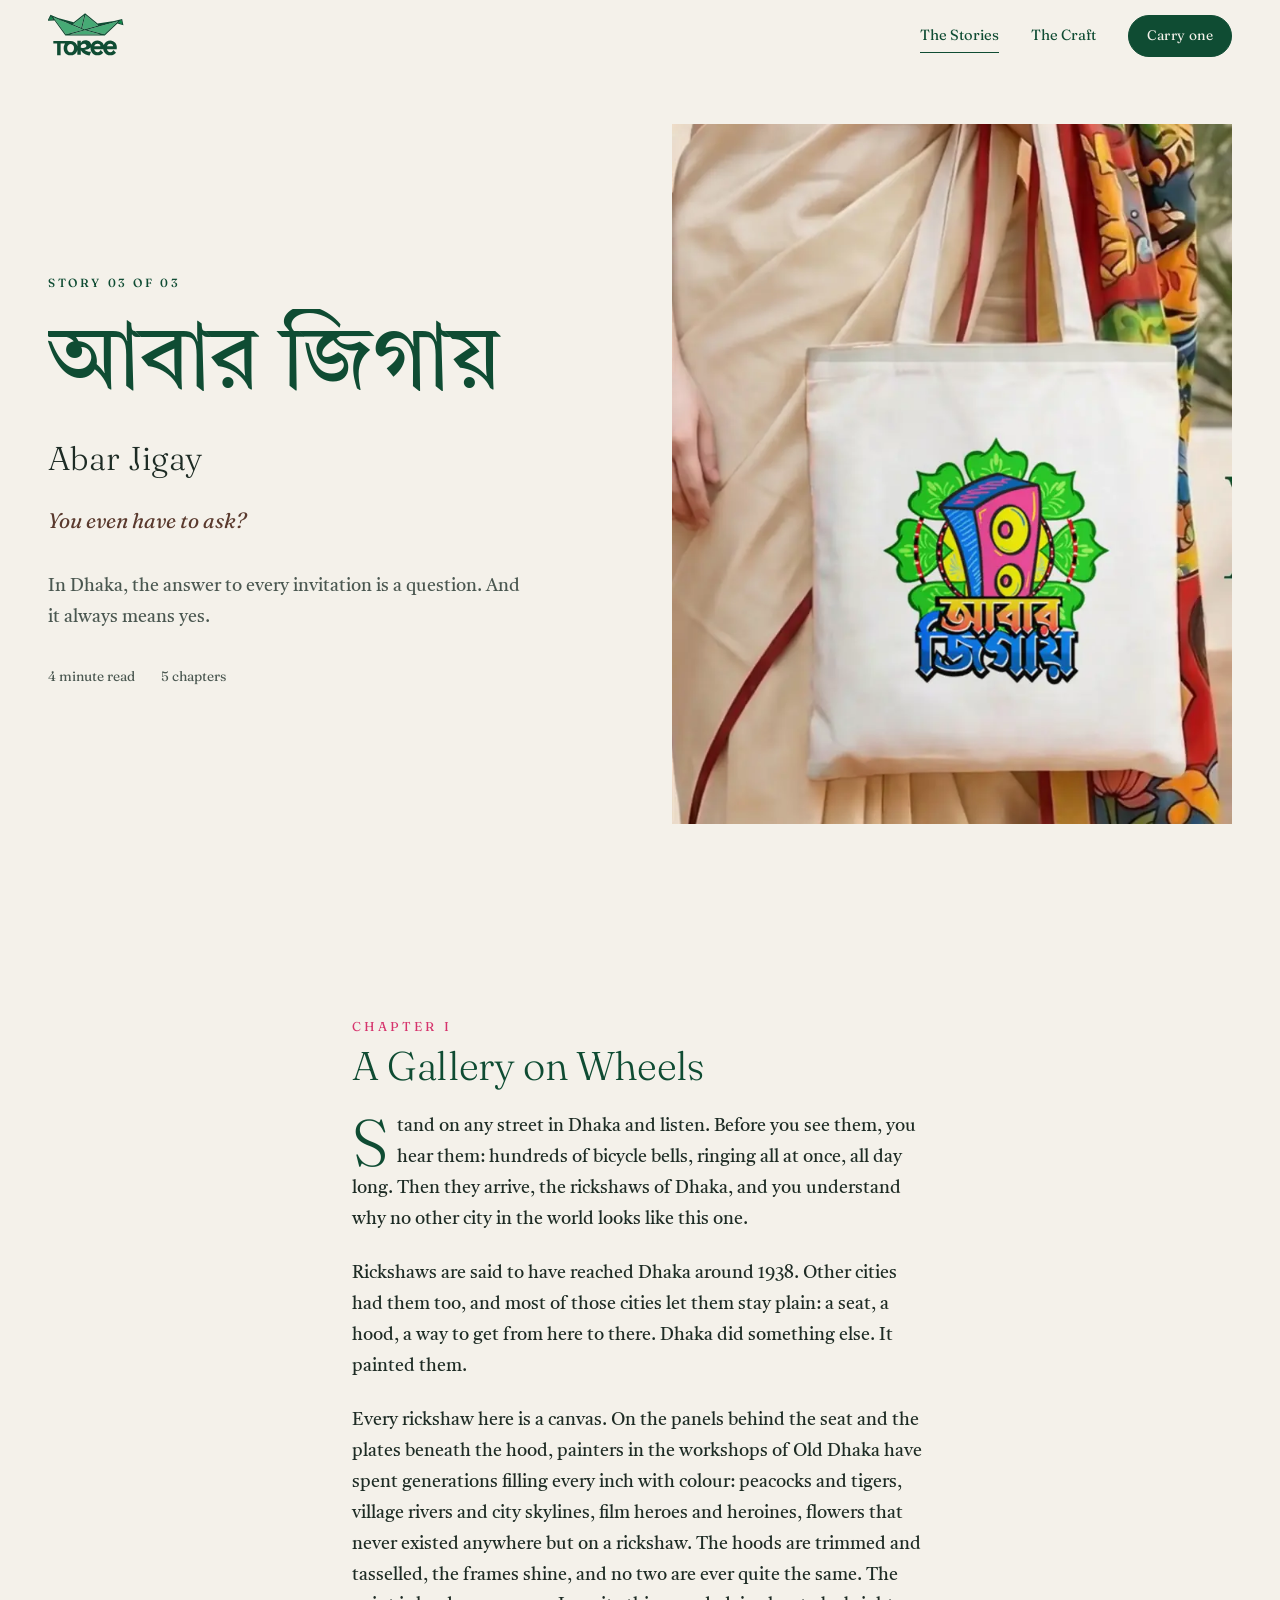
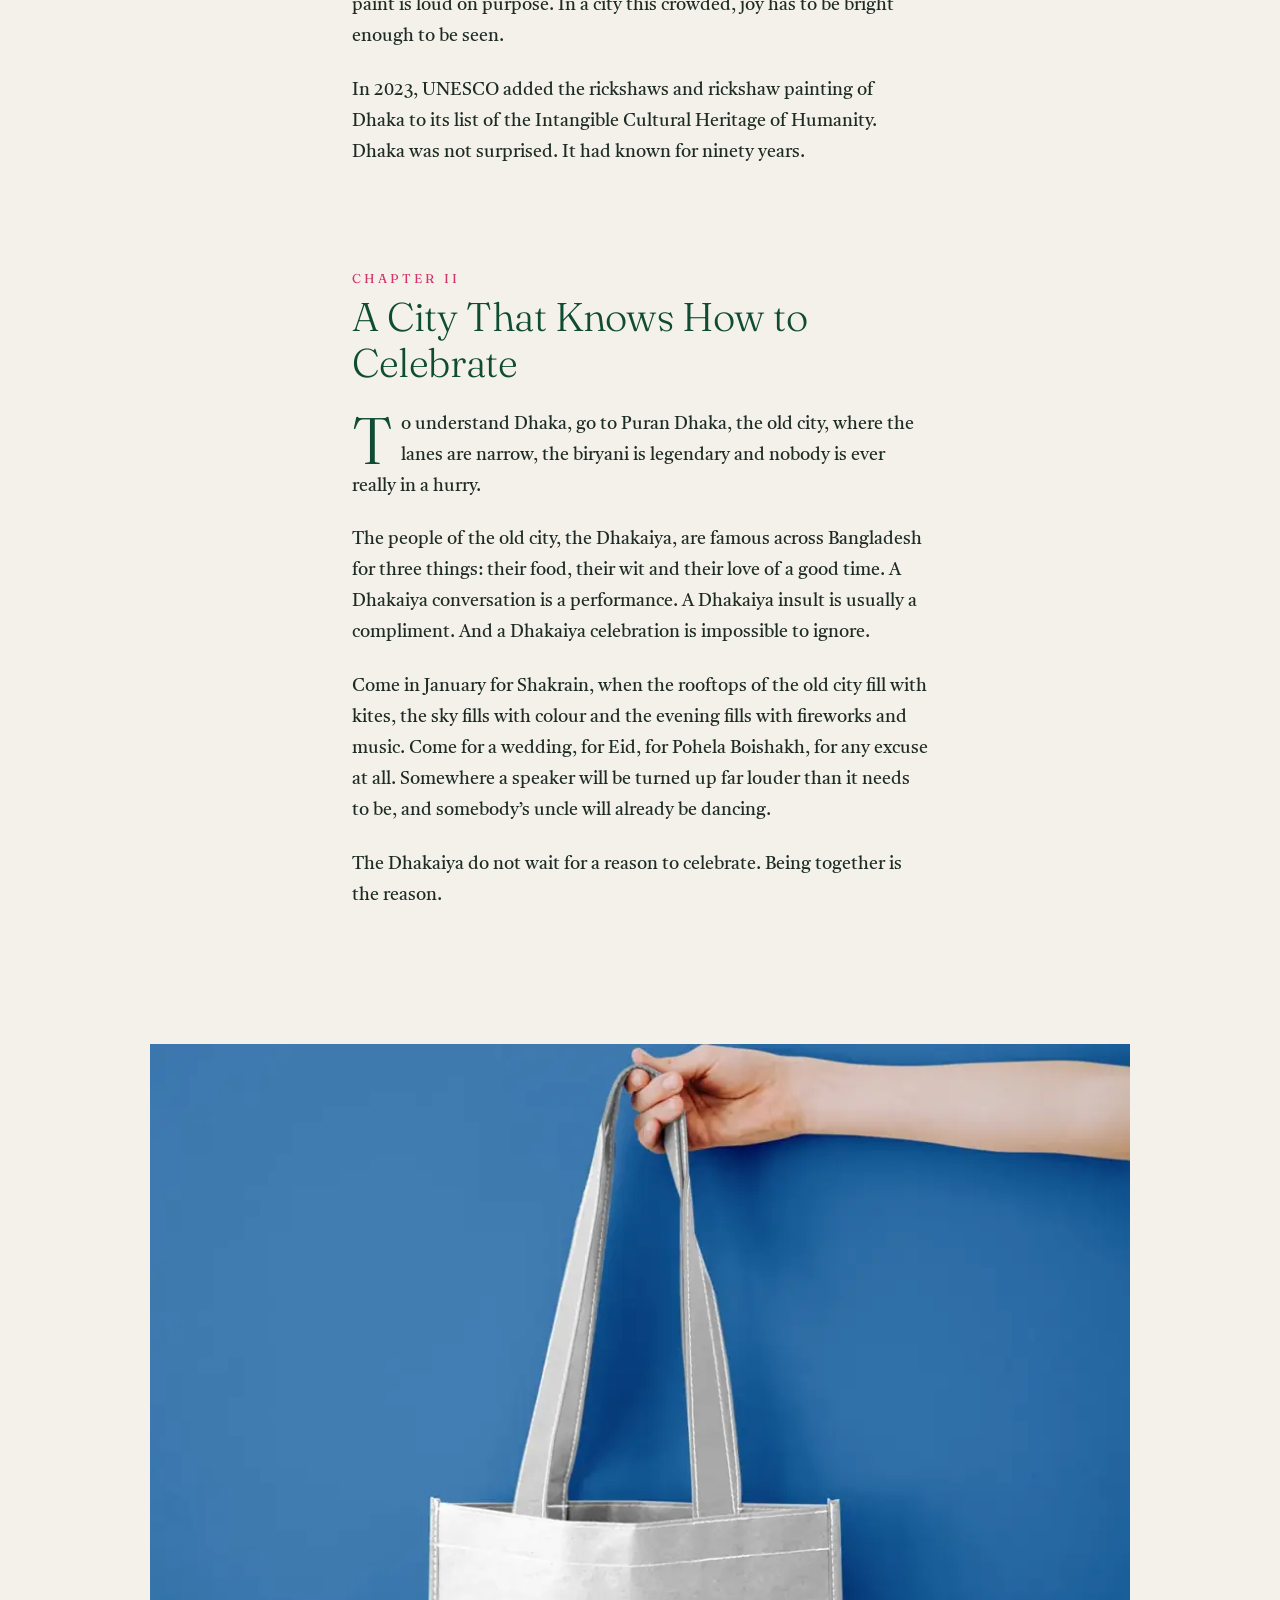
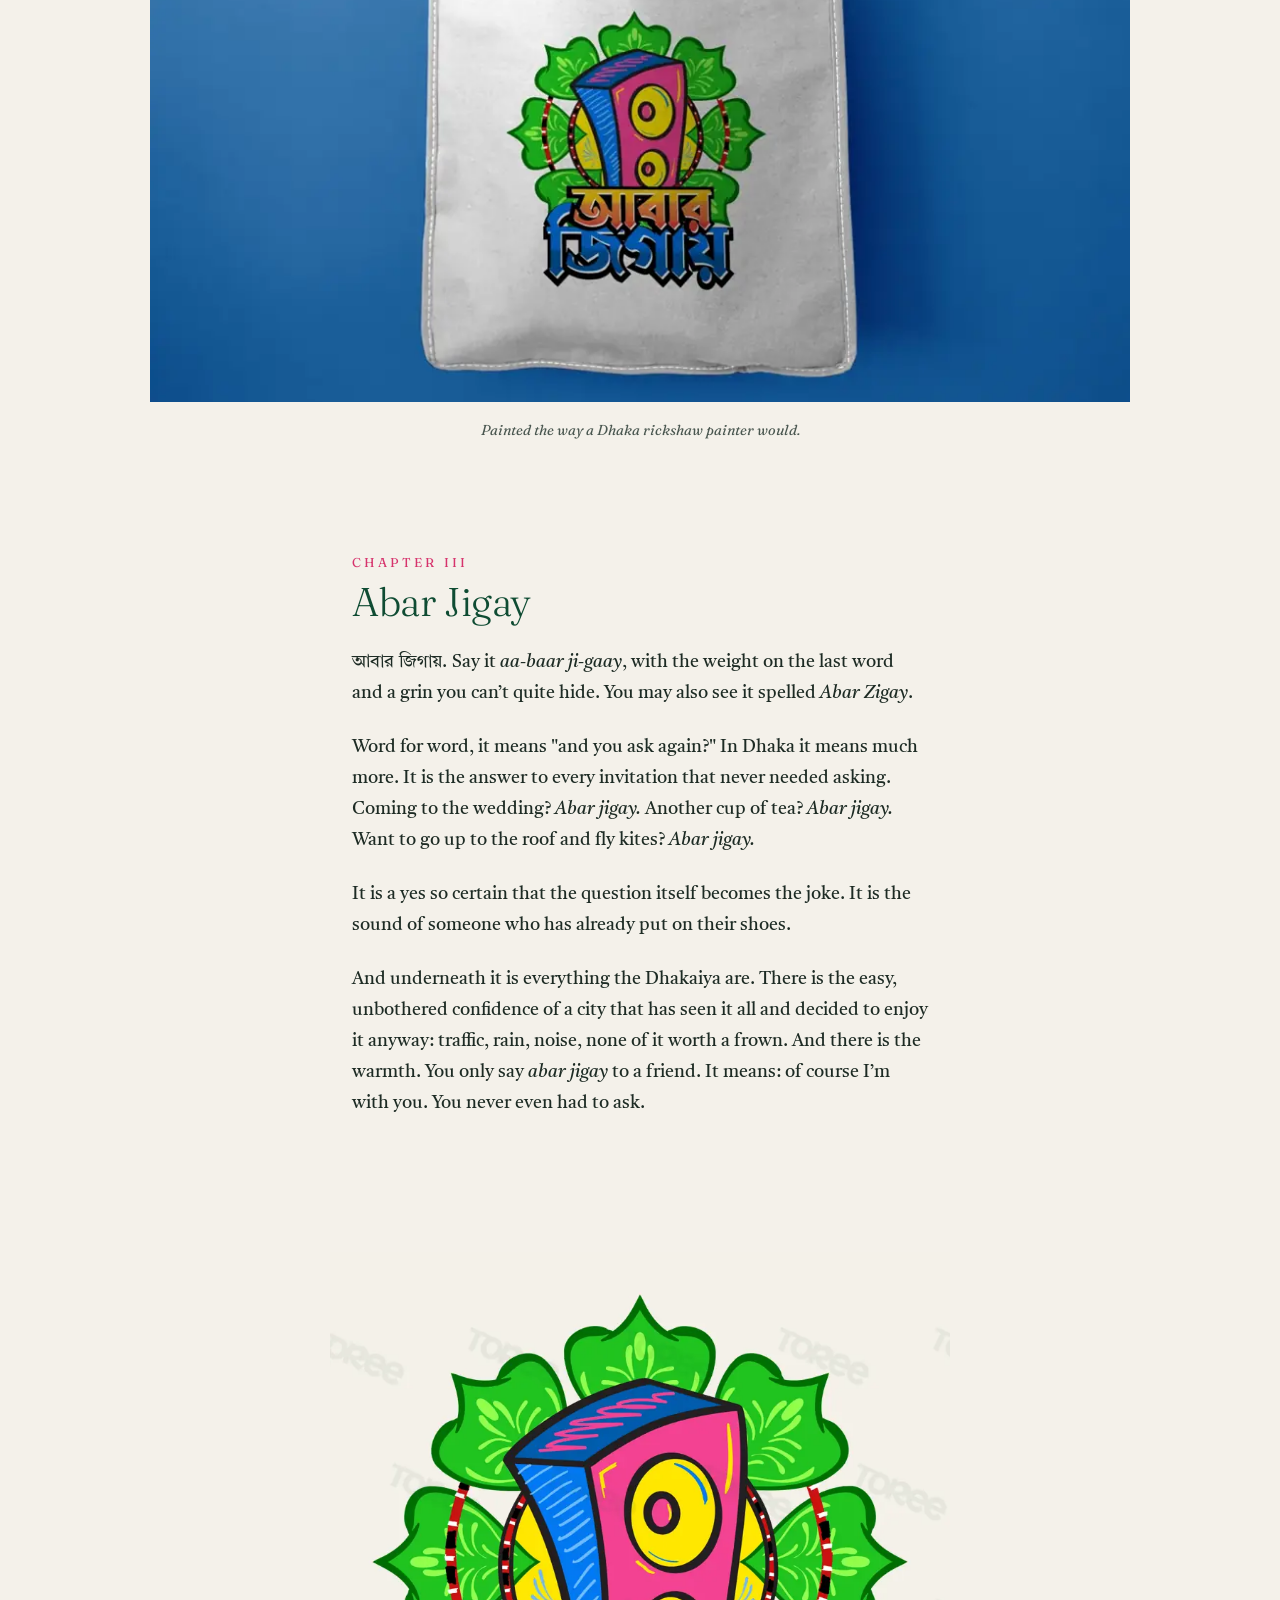
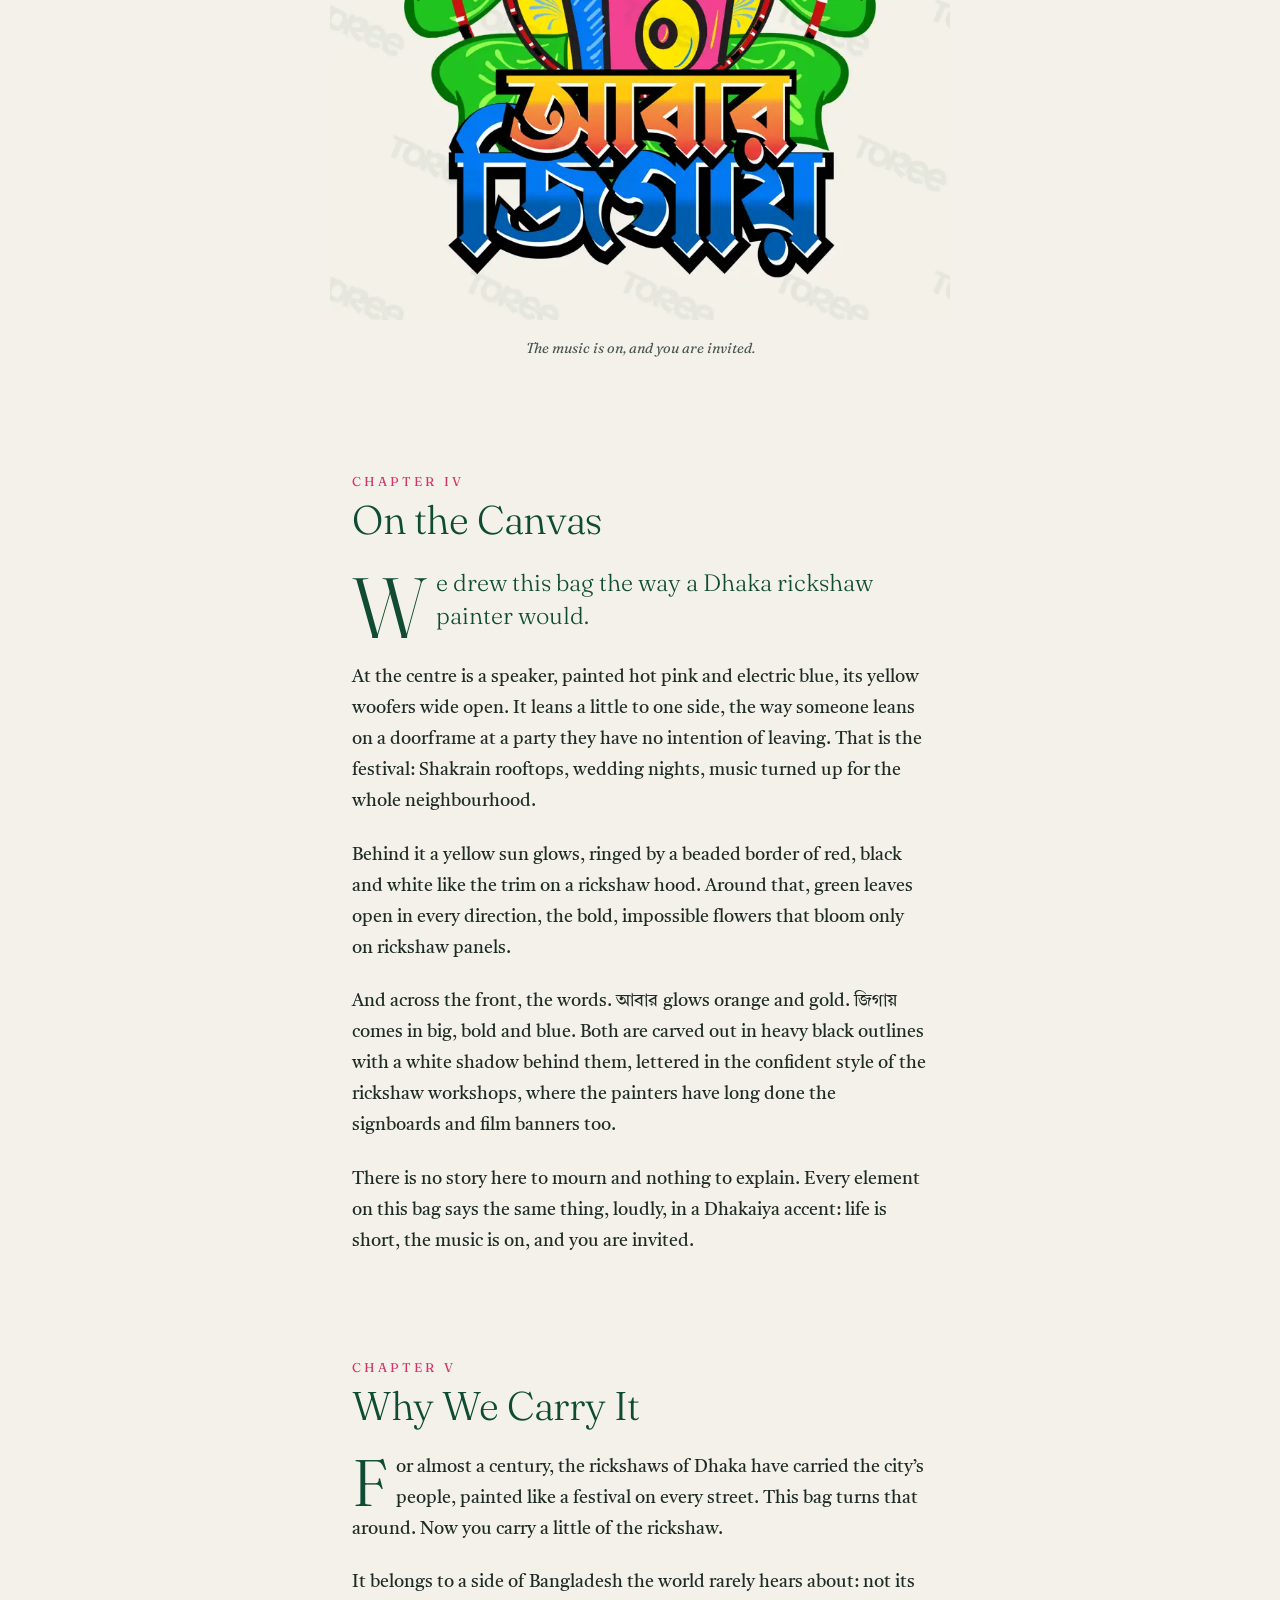
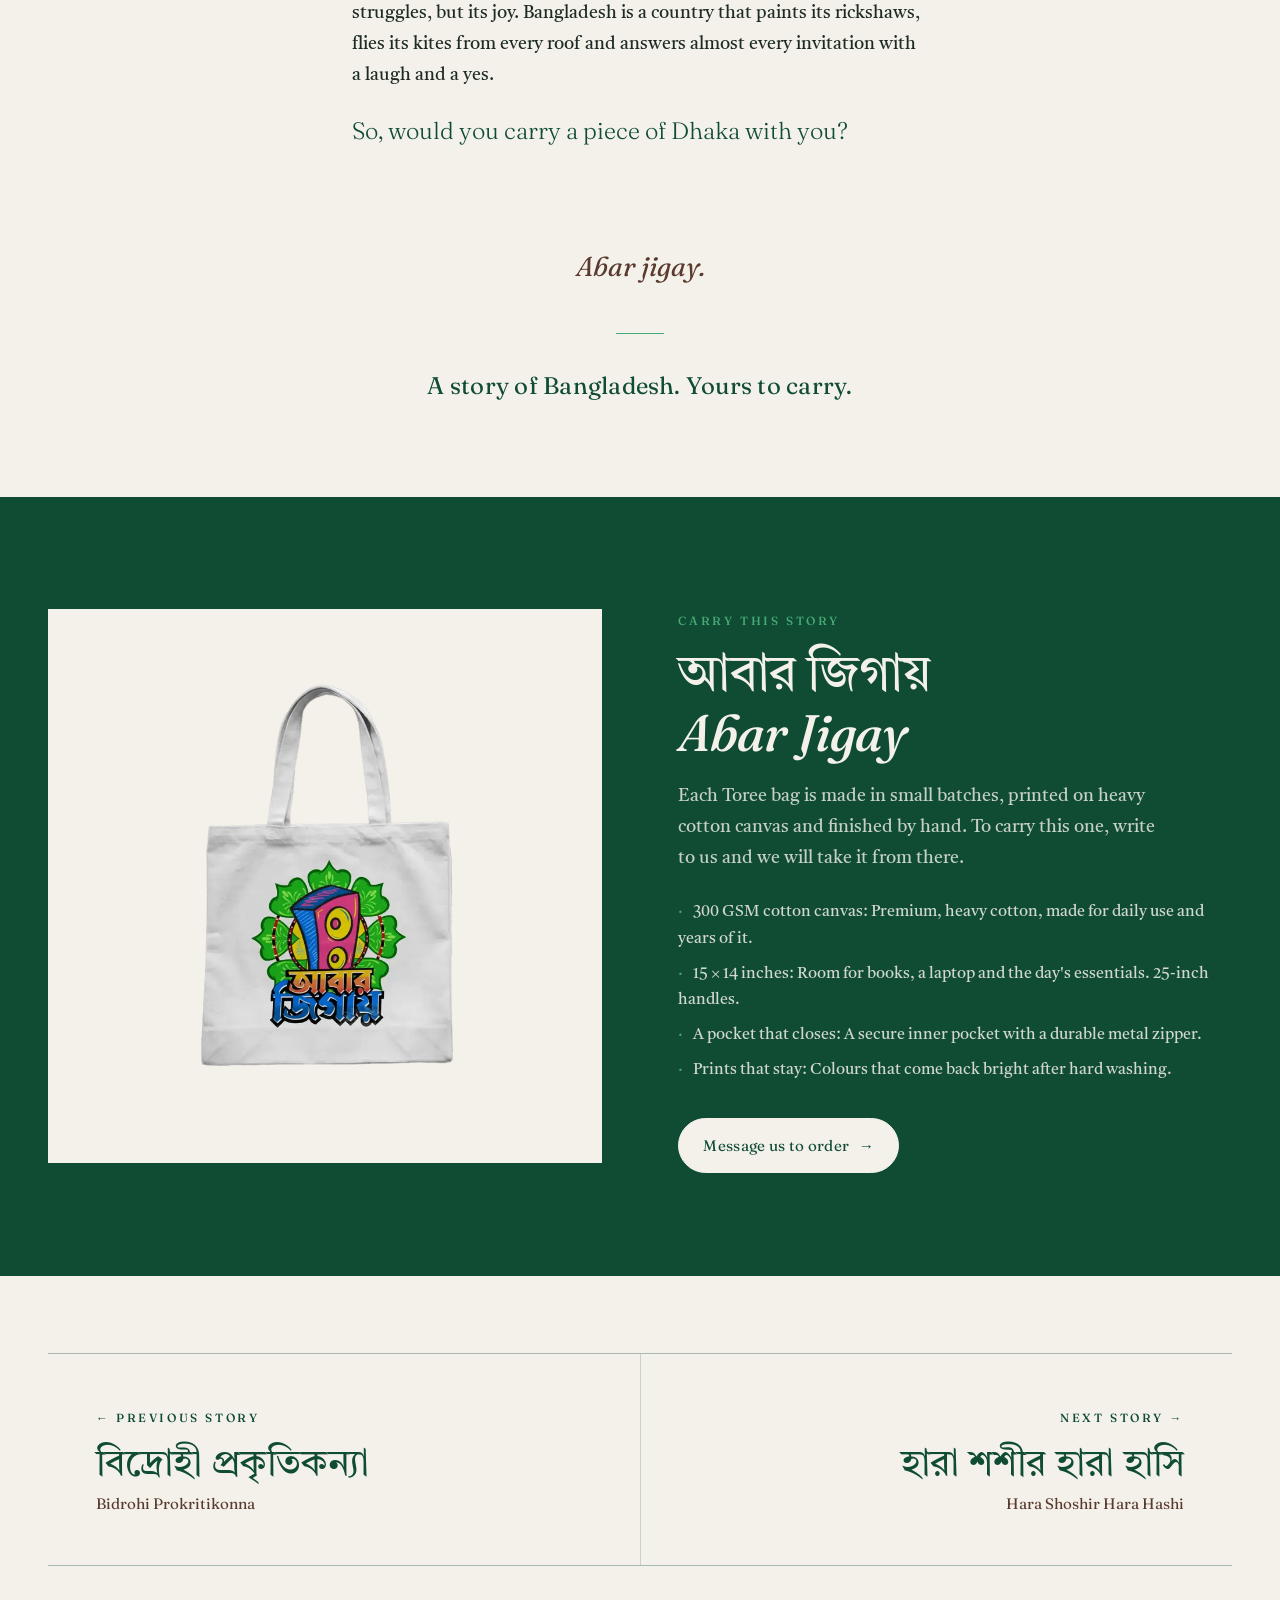
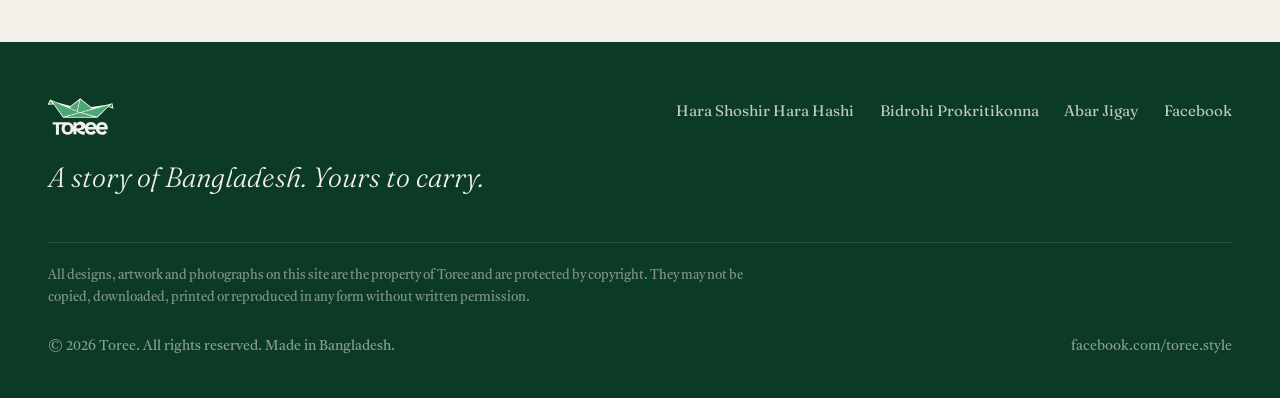
==== commit 55e2f81b: "Return to the previous design and add motion to it Restore the earlier serif, cream and green design" ====
--- a/stories/abar-jigay.html
+++ b/stories/abar-jigay.html
@@ -13,7 +13,7 @@
 <link rel="icon" href="../assets/logo/toree_logomark.svg" type="image/svg+xml">
 <link rel="preconnect" href="https://fonts.googleapis.com">
 <link rel="preconnect" href="https://fonts.gstatic.com" crossorigin>
-<link href="https://fonts.googleapis.com/css2?family=Instrument+Sans:wght@400..600&family=Tiro+Bangla:ital@0;1&display=swap" rel="stylesheet">
+<link href="https://fonts.googleapis.com/css2?family=Fraunces:ital,opsz,wght@0,9..144,300..600;1,9..144,300..600&family=Tiro+Bangla:ital@0;1&display=swap" rel="stylesheet">
 <link rel="stylesheet" href="../assets/css/site.css">
 </head>
 <body data-story="abar-jigay">
@@ -21,12 +21,12 @@
 <a class="skip" href="#main">Skip to content</a>
 <header class="site-header">
   <div class="wrap">
-    <a class="brand" href="../index.html" aria-label="Toree, home"><img src="../assets/logo/toree_full-logo.svg" alt="Toree" width="66" height="40"></a>
+    <a class="brand" href="../index.html" aria-label="Toree, home"><img src="../assets/logo/toree_full-logo.svg" alt="Toree" width="76" height="46"></a>
     <button class="nav-toggle" aria-expanded="false" aria-controls="site-nav" aria-label="Menu"><span></span><span></span><span></span></button>
     <nav class="nav" id="site-nav" aria-label="Main">
-      <a href="../index.html#stories" aria-current="page">Stories</a>
-      <a href="../index.html#craft">Craft</a>
-      <a class="btn small" href="../index.html#order">Order</a>
+      <a href="../index.html#stories" aria-current="page">The Stories</a>
+      <a href="../index.html#craft">The Craft</a>
+      <a class="btn small" href="../index.html#order">Carry one</a>
     </nav>
   </div>
 </header>
@@ -34,81 +34,83 @@
 <section class="story-hero">
   <div class="wrap">
     <div>
-      <a class="back fade-in" href="../index.html#stories">All stories</a>
-      <h1><span class="line"><span style="--i:0"><span class="bn" lang="bn">আবার জিগায়</span></span></span><span class="line"><span style="--i:2"><span class="ro">Abar Jigay</span></span></span></h1>
-      <p class="tagline fade-in" style="--i:3">You even have to ask?</p>
-      <p class="hook fade-in" style="--i:5">In Dhaka, the answer to every invitation is a question. And it always means yes.</p>
-      <p class="meta fade-in" style="--i:6">5 chapters, about 4 minutes</p>
+      <p class="eyebrow intro" style="--i:0">Story 03 of 03</p>
+      <h1><span class="line"><span style="--i:1"><span class="bn" lang="bn">আবার জিগায়</span></span></span><span class="line"><span style="--i:2"><span class="ro">Abar Jigay</span></span></span></h1>
+      <p class="tagline intro" style="--i:3">You even have to ask?</p>
+      <p class="hook intro" style="--i:4">In Dhaka, the answer to every invitation is a question. And it always means yes.</p>
+      <div class="meta intro" style="--i:5"><span>4 minute read</span><span>5 chapters</span></div>
     </div>
     <figure class="unveil"><img src="../assets/img/abar-jigay-life.webp" alt="A woman in a cream sari carrying the Abar Jigay tote" fetchpriority="high" style="view-transition-name: vt-abar-jigay"></figure>
   </div>
 </section>
 
 <article class="story">
-<section class="chapter"><h2><span class="num">Chapter I</span><span class="title">A Gallery on Wheels</span></h2>
-<p>Stand on any street in Dhaka and listen. Before you see them, you hear them: hundreds of bicycle bells, ringing all at once, all day long. Then they arrive, the rickshaws of Dhaka, and you understand why no other city in the world looks like this one.</p>
+<section class="chapter reveal"><h2><span class="num">CHAPTER I</span><span class="title">A Gallery on Wheels</span></h2>
+<p class="drop">Stand on any street in Dhaka and listen. Before you see them, you hear them: hundreds of bicycle bells, ringing all at once, all day long. Then they arrive, the rickshaws of Dhaka, and you understand why no other city in the world looks like this one.</p>
 <p>Rickshaws are said to have reached Dhaka around 1938. Other cities had them too, and most of those cities let them stay plain: a seat, a hood, a way to get from here to there. Dhaka did something else. It painted them.</p>
 <p>Every rickshaw here is a canvas. On the panels behind the seat and the plates beneath the hood, painters in the workshops of Old Dhaka have spent generations filling every inch with colour: peacocks and tigers, village rivers and city skylines, film heroes and heroines, flowers that never existed anywhere but on a rickshaw. The hoods are trimmed and tasselled, the frames shine, and no two are ever quite the same. The paint is loud on purpose. In a city this crowded, joy has to be bright enough to be seen.</p>
 <p>In 2023, UNESCO added the rickshaws and rickshaw painting of Dhaka to its list of the Intangible Cultural Heritage of Humanity. Dhaka was not surprised. It had known for ninety years.</p>
 </section>
-<section class="chapter"><h2><span class="num">Chapter II</span><span class="title">A City That Knows How to Celebrate</span></h2>
-<p>To understand Dhaka, go to Puran Dhaka, the old city, where the lanes are narrow, the biryani is legendary and nobody is ever really in a hurry.</p>
+<section class="chapter reveal"><h2><span class="num">CHAPTER II</span><span class="title">A City That Knows How to Celebrate</span></h2>
+<p class="drop">To understand Dhaka, go to Puran Dhaka, the old city, where the lanes are narrow, the biryani is legendary and nobody is ever really in a hurry.</p>
 <p>The people of the old city, the Dhakaiya, are famous across Bangladesh for three things: their food, their wit and their love of a good time. A Dhakaiya conversation is a performance. A Dhakaiya insult is usually a compliment. And a Dhakaiya celebration is impossible to ignore.</p>
 <p>Come in January for Shakrain, when the rooftops of the old city fill with kites, the sky fills with colour and the evening fills with fireworks and music. Come for a wedding, for Eid, for Pohela Boishakh, for any excuse at all. Somewhere a speaker will be turned up far louder than it needs to be, and somebody’s uncle will already be dancing.</p>
 <p>The Dhakaiya do not wait for a reason to celebrate. Being together is the reason.</p>
 </section>
-<figure class="story-figure">
+<figure class="story-figure reveal">
   <div class="frame"><img src="../assets/img/abar-jigay-hand.webp" alt="The Abar Jigay tote held up against a bright blue wall" loading="lazy"></div>
   <figcaption>Painted the way a Dhaka rickshaw painter would.</figcaption>
 </figure>
-<section class="chapter"><h2><span class="num">Chapter III</span><span class="title">Abar Jigay</span></h2>
+<section class="chapter reveal"><h2><span class="num">CHAPTER III</span><span class="title">Abar Jigay</span></h2>
 <p>আবার জিগায়. Say it <em>aa-baar ji-gaay</em>, with the weight on the last word and a grin you can’t quite hide. You may also see it spelled <em>Abar Zigay</em>.</p>
 <p>Word for word, it means "and you ask again?" In Dhaka it means much more. It is the answer to every invitation that never needed asking. Coming to the wedding? <em>Abar jigay.</em> Another cup of tea? <em>Abar jigay.</em> Want to go up to the roof and fly kites? <em>Abar jigay.</em></p>
 <p>It is a yes so certain that the question itself becomes the joke. It is the sound of someone who has already put on their shoes.</p>
 <p>And underneath it is everything the Dhakaiya are. There is the easy, unbothered confidence of a city that has seen it all and decided to enjoy it anyway: traffic, rain, noise, none of it worth a frown. And there is the warmth. You only say <em>abar jigay</em> to a friend. It means: of course I’m with you. You never even had to ask.</p>
 </section>
-<figure class="story-figure art">
+<figure class="story-figure art reveal">
   <div class="frame"><img src="../assets/img/abar-jigay-art.webp" alt="The Abar Jigay design artwork" loading="lazy"></div>
   <figcaption>The music is on, and you are invited.</figcaption>
 </figure>
-<section class="chapter"><h2><span class="num">Chapter IV</span><span class="title">On the Canvas</span></h2>
-<p class="short">We drew this bag the way a Dhaka rickshaw painter would.</p>
+<section class="chapter reveal"><h2><span class="num">CHAPTER IV</span><span class="title">On the Canvas</span></h2>
+<p class="short drop">We drew this bag the way a Dhaka rickshaw painter would.</p>
 <p>At the centre is a speaker, painted hot pink and electric blue, its yellow woofers wide open. It leans a little to one side, the way someone leans on a doorframe at a party they have no intention of leaving. That is the festival: Shakrain rooftops, wedding nights, music turned up for the whole neighbourhood.</p>
 <p>Behind it a yellow sun glows, ringed by a beaded border of red, black and white like the trim on a rickshaw hood. Around that, green leaves open in every direction, the bold, impossible flowers that bloom only on rickshaw panels.</p>
 <p>And across the front, the words. আবার glows orange and gold. জিগায় comes in big, bold and blue. Both are carved out in heavy black outlines with a white shadow behind them, lettered in the confident style of the rickshaw workshops, where the painters have long done the signboards and film banners too.</p>
 <p>There is no story here to mourn and nothing to explain. Every element on this bag says the same thing, loudly, in a Dhakaiya accent: life is short, the music is on, and you are invited.</p>
 </section>
-<section class="chapter"><h2><span class="num">Chapter V</span><span class="title">Why We Carry It</span></h2>
-<p>For almost a century, the rickshaws of Dhaka have carried the city’s people, painted like a festival on every street. This bag turns that around. Now you carry a little of the rickshaw.</p>
+<section class="chapter reveal"><h2><span class="num">CHAPTER V</span><span class="title">Why We Carry It</span></h2>
+<p class="drop">For almost a century, the rickshaws of Dhaka have carried the city’s people, painted like a festival on every street. This bag turns that around. Now you carry a little of the rickshaw.</p>
 <p>It belongs to a side of Bangladesh the world rarely hears about: not its struggles, but its joy. Bangladesh is a country that paints its rickshaws, flies its kites from every roof and answers almost every invitation with a laugh and a yes.</p>
 <p class="short">So, would you carry a piece of Dhaka with you?</p>
 </section>
-<div class="coda"><p class="say"><em>Abar jigay.</em></p><p class="sign">A story of Bangladesh. Yours to carry.</p></div>
+<div class="coda reveal"><p class="say"><em>Abar jigay.</em></p><p class="sign">A story of Bangladesh. Yours to carry.</p></div>
 </article>
 <section class="carry" id="carry">
   <div class="wrap">
-    <div class="bag"><img src="../assets/img/abar-jigay-bag.webp" alt="The Abar Jigay tote bag" loading="lazy"></div>
-    <div>
-      <h2><span class="bn" lang="bn">আবার জিগায়</span><span class="ro">Carry this story</span></h2>
-      <p>Each Toree bag is made in small batches and printed on heavy cotton canvas. To order this one, send us a message and we will take it from there.</p>
-      <dl><dt>300 GSM cotton canvas</dt><dd>Premium, heavy cotton, made for daily use and years of it.</dd><dt>15 × 14 inches</dt><dd>Room for books, a laptop and the day’s essentials. 25-inch handles.</dd><dt>A pocket that closes</dt><dd>A secure inner pocket with a durable metal zipper.</dd><dt>Prints that stay</dt><dd>Colours that come back bright after hard washing.</dd></dl>
-      <div class="actions"><a class="btn on-dark" href="https://m.me/toree.style" target="_blank" rel="noopener">Message us to order</a></div>
+    <div class="bag reveal"><img src="../assets/img/abar-jigay-bag.webp" alt="The Abar Jigay tote bag" loading="lazy"></div>
+    <div class="reveal">
+      <p class="eyebrow">Carry this story</p>
+      <h2><span lang="bn">আবার জিগায়</span><br><em>Abar Jigay</em></h2>
+      <p>Each Toree bag is made in small batches, printed on heavy cotton canvas and finished by hand. To carry this one, write to us and we will take it from there.</p>
+      <ul><li>300 GSM cotton canvas: Premium, heavy cotton, made for daily use and years of it.</li><li>15 × 14 inches: Room for books, a laptop and the day's essentials. 25-inch handles.</li><li>A pocket that closes: A secure inner pocket with a durable metal zipper.</li><li>Prints that stay: Colours that come back bright after hard washing.</li></ul>
+      <div class="actions">
+        <a class="btn light" href="https://m.me/toree.style" target="_blank" rel="noopener">Message us to order <span class="arrow" aria-hidden="true">&rarr;</span></a>
+      </div>
     </div>
   </div>
 </section>
 <nav class="next-story" aria-label="More stories">
   <div class="wrap">
-    <a href="bidrohi-prokritikonna.html"><span class="label">Previous story</span><span class="bn" lang="bn">বিদ্রোহী প্রকৃতিকন্যা</span><span class="ro">Bidrohi Prokritikonna</span></a>
-    <a href="hara-shoshi.html"><span class="label">Next story</span><span class="bn" lang="bn">হারা শশীর হারা হাসি</span><span class="ro">Hara Shoshir Hara Hashi</span></a>
+    <a href="bidrohi-prokritikonna.html"><span class="eyebrow">&larr; Previous story</span><span class="bn" lang="bn">বিদ্রোহী প্রকৃতিকন্যা</span><span class="ro">Bidrohi Prokritikonna</span></a>
+    <a class="next" href="hara-shoshi.html"><span class="eyebrow">Next story &rarr;</span><span class="bn" lang="bn">হারা শশীর হারা হাসি</span><span class="ro">Hara Shoshir Hara Hashi</span></a>
   </div>
 </nav>
 </main>
-<div class="chevrons" aria-hidden="true"></div>
 <footer class="site-footer">
   <div class="wrap">
     <div class="top">
       <div>
-        <img class="logo-light" src="../assets/logo/toree_full-logo-light.svg" alt="Toree" width="63" height="38">
+        <img class="logo-light" src="../assets/logo/toree_full-logo-light.svg" alt="Toree" width="66" height="40">
         <p class="sign">A story of Bangladesh. Yours to carry.</p>
       </div>
       <nav aria-label="Stories"><a href="../stories/hara-shoshi.html">Hara Shoshir Hara Hashi</a><a href="../stories/bidrohi-prokritikonna.html">Bidrohi Prokritikonna</a><a href="../stories/abar-jigay.html">Abar Jigay</a><a href="https://www.facebook.com/toree.style" rel="noopener" target="_blank">Facebook</a></nav>
--- a/assets/css/site.css
+++ b/assets/css/site.css
@@ -1,302 +1,366 @@
-/* Toree: story-first canvas bags from Bangladesh
-   Modern, minimal. The Bangla titles are the one loud thing; everything else stays quiet. */
-
-@view-transition { navigation: auto; }
-
+/* Toree: story-first canvas bags from Bangladesh */
 :root {
-  /* palette: brand greens on bare canvas */
-  --canvas: #f2f3ee;      /* undyed cotton canvas, slightly cool */
-  --canvas-2: #e7e9e1;    /* shadowed canvas */
-  --ink: #102a1f;         /* green-black, derived from the brand forest */
-  --forest: #0f4c33;      /* brand primary */
-  --leaf: #46aa75;        /* brand light green, used sparingly */
-  --stone: #6b766f;       /* muted text */
-  --line: rgba(16, 42, 31, .14);
-  --story: var(--forest); /* each story page swaps this for its own colour */
-
-  --sans: "Instrument Sans", "Helvetica Neue", Arial, sans-serif;
-  --bangla: "Tiro Bangla", serif;   /* Bangla titles, and story body (it carries both scripts) */
-
-  --gutter: clamp(1.25rem, 4vw, 3.5rem);
-  --max: 1320px;
-  --measure: 34rem;
-  --ease: cubic-bezier(.22, .8, .2, 1);
-  --ease-in-out: cubic-bezier(.65, 0, .35, 1);
+  --green-900: #0b3a27;
+  --green-800: #0f4c33;
+  --green-500: #46aa75;
+  --green-600: #069447;
+  --cream: #f4f1ea;
+  --cream-2: #ebe6db;
+  --paper: #faf8f3;
+  --cocoa: #5a3a2e;
+  --ink: #1d2b24;
+  --ink-soft: #4a5750;
+  --line: rgba(15, 76, 51, .18);
+  --accent: var(--green-600);
+
+  --display: "Fraunces", "Tiro Bangla", Georgia, serif;
+  --text: "Tiro Bangla", "Fraunces", Georgia, serif;
+
+  --gutter: clamp(1rem, 4vw, 3rem);
+  --max: 1240px;
+  --measure: 36rem;
+  --ease: cubic-bezier(.2, .7, .2, 1);
 }
 
 *, *::before, *::after { box-sizing: border-box; }
-html { -webkit-text-size-adjust: 100%; }
+html { -webkit-text-size-adjust: 100%; scroll-behavior: smooth; }
 body {
   margin: 0;
-  background: var(--canvas);
+  background: var(--cream);
   color: var(--ink);
-  font-family: var(--sans);
-  font-size: clamp(1rem, .96rem + .2vw, 1.1rem);
-  line-height: 1.6;
+  font-family: var(--text);
+  font-size: clamp(1.02rem, .96rem + .25vw, 1.14rem);
+  line-height: 1.7;
+  text-rendering: optimizeLegibility;
   -webkit-font-smoothing: antialiased;
   overflow-x: hidden;
 }
-img {
-  display: block; max-width: 100%; height: auto;
-  -webkit-user-drag: none; user-select: none; -webkit-user-select: none; -webkit-touch-callout: none;
-}
+img { display: block; max-width: 100%; height: auto; -webkit-user-drag: none; user-select: none; -webkit-user-select: none; -webkit-touch-callout: none; }
 a { color: inherit; }
-::selection { background: var(--forest); color: var(--canvas); }
-:focus-visible { outline: 2px solid var(--leaf); outline-offset: 3px; border-radius: 2px; }
-[lang="bn"] { font-family: var(--bangla); }
+::selection { background: var(--green-800); color: var(--cream); }
+:focus-visible { outline: 2px solid var(--green-600); outline-offset: 3px; }
+[lang="bn"] { font-family: "Tiro Bangla", serif; }
 
 .wrap { width: min(var(--max), 100% - 2 * var(--gutter)); margin-inline: auto; }
-.skip { position: absolute; left: -999px; top: 0; background: var(--forest); color: var(--canvas); padding: .6rem 1rem; z-index: 99; }
+.eyebrow {
+  font-family: var(--display);
+  font-size: .74rem;
+  letter-spacing: .22em;
+  text-transform: uppercase;
+  color: var(--green-800);
+  font-weight: 500;
+}
+.skip { position: absolute; left: -999px; top: 0; background: var(--green-800); color: var(--cream); padding: .6rem 1rem; z-index: 99; }
 .skip:focus { left: 1rem; top: 1rem; }
 
 /* ---------- Header ---------- */
-.site-header { position: sticky; top: 0; z-index: 40; background: color-mix(in srgb, var(--canvas) 90%, transparent); backdrop-filter: blur(12px); -webkit-backdrop-filter: blur(12px); }
-.site-header::after { content: ""; position: absolute; left: 0; right: 0; bottom: 0; height: 1px; background: var(--line); transform: scaleX(0); transform-origin: left; transition: transform .6s var(--ease); }
-.site-header.scrolled::after { transform: scaleX(1); }
-.site-header .wrap { display: flex; align-items: center; justify-content: space-between; height: 68px; }
-.brand { display: flex; text-decoration: none; }
-.brand img { height: 40px; width: auto; }
-.nav { display: flex; align-items: center; gap: clamp(1.2rem, 3vw, 2.6rem); font-size: .95rem; }
-.nav a { text-decoration: none; position: relative; }
-.nav a:not(.btn) { background: linear-gradient(currentColor, currentColor) left bottom / 0 1px no-repeat; transition: background-size .4s var(--ease); padding-block: .2rem; }
-.nav a:not(.btn):hover, .nav a[aria-current="page"] { background-size: 100% 1px; }
-.nav-toggle { display: none; background: none; border: 0; padding: .5rem; margin-right: -.5rem; cursor: pointer; color: var(--ink); }
-.nav-toggle span { display: block; width: 22px; height: 1.5px; background: currentColor; margin: 5px 0; transition: transform .35s var(--ease), opacity .2s; }
-
-/* reading progress, story pages only */
-.progress { position: fixed; top: 0; left: 0; right: 0; height: 2px; background: var(--story); transform: scaleX(0); transform-origin: left; z-index: 60; }
-
-/* ---------- Buttons & links ---------- */
+.site-header {
+  position: sticky; top: 0; z-index: 40;
+  background: color-mix(in srgb, var(--cream) 88%, transparent);
+  backdrop-filter: saturate(1.2) blur(10px);
+  -webkit-backdrop-filter: saturate(1.2) blur(10px);
+  border-bottom: 1px solid transparent;
+  transition: border-color .3s var(--ease);
+}
+.site-header.scrolled { border-bottom-color: var(--line); }
+.site-header .wrap { display: flex; align-items: center; justify-content: space-between; height: 72px; }
+.brand { display: flex; align-items: center; gap: .6rem; text-decoration: none; }
+.brand img { height: 46px; width: auto; }
+.nav { display: flex; align-items: center; gap: clamp(1rem, 2.5vw, 2.2rem); }
+.nav a {
+  font-family: var(--display); font-size: .92rem; text-decoration: none; color: var(--green-800);
+  position: relative; padding-block: .3rem;
+}
+.nav a.btn { color: var(--cream); padding: .5rem 1.1rem; }
+.nav a.btn:hover { color: var(--cream); }
+.nav a:not(.btn)::after {
+  content: ""; position: absolute; left: 0; right: 100%; bottom: 0; height: 1px; background: currentColor;
+  transition: right .35s var(--ease);
+}
+.nav a:not(.btn):hover::after, .nav a[aria-current="page"]::after { right: 0; }
+.nav-toggle { display: none; background: none; border: 0; padding: .5rem; cursor: pointer; color: var(--green-800); }
+.nav-toggle span { display: block; width: 22px; height: 1.5px; background: currentColor; margin: 5px 0; transition: transform .3s var(--ease), opacity .3s; }
+
+/* ---------- Buttons ---------- */
 .btn {
-  display: inline-flex; align-items: center; justify-content: center;
-  font: 500 .95rem/1 var(--sans); letter-spacing: .005em; text-decoration: none; cursor: pointer;
-  padding: .95rem 1.5rem; border-radius: 3px; border: 1px solid var(--forest);
-  background: var(--forest); color: var(--canvas);
-  position: relative; overflow: hidden; isolation: isolate;
-  transition: color .4s var(--ease), border-color .4s var(--ease);
-}
-.btn::before { content: ""; position: absolute; inset: 0; background: var(--ink); transform: translateY(101%); transition: transform .45s var(--ease); z-index: -1; }
-.btn:hover::before { transform: none; }
-.btn.ghost { background: transparent; color: var(--forest); }
-.btn.ghost::before { background: var(--forest); }
-.btn.ghost:hover { color: var(--canvas); }
-.btn.small { padding: .62rem 1rem; font-size: .88rem; }
-.btn.on-dark { background: var(--canvas); color: var(--forest); border-color: var(--canvas); }
-.btn.on-dark::before { background: var(--leaf); }
-.btn.on-dark:hover { color: var(--ink); border-color: var(--leaf); }
-.text-link { font-weight: 500; text-decoration: none; background: linear-gradient(currentColor, currentColor) left bottom / 100% 1px no-repeat; padding-bottom: .15rem; transition: background-size .45s var(--ease); }
-.text-link:hover { background-size: 0 1px; background-position: right bottom; }
-
-/* ---------- Load sequence (one orchestrated moment) ---------- */
-.line { display: block; overflow: hidden; padding-bottom: .08em; margin-bottom: -.08em; }
-.line > span { display: inline-block; animation: rise 1.1s var(--ease) both; animation-delay: calc(var(--i, 0) * 90ms + 150ms); }
+  display: inline-flex; align-items: center; gap: .6rem;
+  font-family: var(--display); font-size: .95rem; letter-spacing: .02em;
+  text-decoration: none; cursor: pointer;
+  padding: .85rem 1.5rem; border-radius: 999px;
+  border: 1px solid var(--green-800);
+  background: var(--green-800); color: var(--cream);
+  transition: background .3s var(--ease), color .3s var(--ease), transform .3s var(--ease);
+}
+.btn:hover { background: var(--green-900); transform: translateY(-1px); }
+.btn.ghost { background: transparent; color: var(--green-800); }
+.btn.ghost:hover { background: var(--green-800); color: var(--cream); }
+.btn.small { padding: .5rem 1.1rem; font-size: .86rem; }
+.btn.light { background: var(--cream); color: var(--green-800); border-color: var(--cream); }
+.btn.light:hover { background: transparent; color: var(--cream); }
+.btn .arrow { transition: transform .3s var(--ease); }
+.btn:hover .arrow, .link-arrow:hover .arrow { transform: translateX(4px); }
+.link-arrow {
+  font-family: var(--display); color: var(--green-800); text-decoration: none; font-size: 1rem;
+  display: inline-flex; gap: .5rem; align-items: center; border-bottom: 1px solid var(--line); padding-bottom: .2rem;
+}
+.link-arrow .arrow { transition: transform .3s var(--ease); }
+
+/* ---------- Home: hero ---------- */
+.hero { padding-block: clamp(2rem, 5vw, 4.5rem) clamp(3rem, 7vw, 6rem); }
+.hero .wrap { display: grid; grid-template-columns: 1.05fr .95fr; gap: clamp(2rem, 5vw, 5rem); align-items: center; }
+.hero h1 {
+  font-family: var(--display); font-weight: 300; font-optical-sizing: auto;
+  font-size: clamp(2.7rem, 1.6rem + 4.6vw, 5.6rem); line-height: 1.02; letter-spacing: -.02em;
+  color: var(--green-800); margin: 1.2rem 0 1.6rem;
+}
+.hero h1 em { font-style: italic; font-weight: 500; }
+.hero p.lede { font-size: clamp(1.08rem, 1rem + .35vw, 1.28rem); color: var(--ink-soft); max-width: 31rem; margin: 0 0 2.2rem; }
+.hero .actions { display: flex; flex-wrap: wrap; gap: .8rem; }
+.hero-figure { position: relative; margin: 0; }
+.hero-figure img { border-radius: 2px; aspect-ratio: 4 / 4.6; object-fit: cover; width: 100%; }
+.hero-figure figcaption {
+  position: absolute; left: -1.2rem; bottom: 2rem; background: var(--paper); padding: .9rem 1.2rem;
+  font-family: var(--display); font-style: italic; color: var(--cocoa); font-size: .95rem;
+  box-shadow: 0 10px 30px -18px rgba(15, 76, 51, .5);
+}
+
+/* chevron band, from the brand's printed materials */
+.chevrons {
+  height: 14px;
+  background:
+    linear-gradient(135deg, var(--cream) 25%, transparent 25%) -7px 0 / 14px 14px,
+    linear-gradient(225deg, var(--cream) 25%, transparent 25%) -7px 0 / 14px 14px,
+    var(--cream-2);
+  opacity: .9;
+}
+.chevrons.on-green {
+  background:
+    linear-gradient(135deg, var(--green-800) 25%, transparent 25%) -7px 0 / 14px 14px,
+    linear-gradient(225deg, var(--green-800) 25%, transparent 25%) -7px 0 / 14px 14px,
+    var(--green-900);
+}
+
+/* ---------- Home: manifesto ---------- */
+.manifesto { padding-block: clamp(4rem, 9vw, 8rem); background: var(--paper); text-align: center; }
+.manifesto .boat { width: 88px; margin: 0 auto 2rem; }
+.manifesto p.big {
+  font-family: var(--display); font-weight: 300; font-size: clamp(1.5rem, 1.1rem + 1.7vw, 2.5rem);
+  line-height: 1.35; color: var(--green-800); max-width: 46rem; margin: 0 auto 1.6rem; letter-spacing: -.01em;
+}
+.manifesto p.big em { font-weight: 500; }
+.manifesto p.small { max-width: 34rem; margin: 0 auto; color: var(--ink-soft); }
+
+/* ---------- Home: stories ---------- */
+.stories { padding-block: clamp(4rem, 9vw, 8rem); }
+.section-head { display: flex; justify-content: space-between; align-items: end; gap: 2rem; margin-bottom: clamp(2.5rem, 6vw, 5rem); flex-wrap: wrap; }
+.section-head h2 {
+  font-family: var(--display); font-weight: 300; font-size: clamp(2rem, 1.4rem + 2.4vw, 3.4rem);
+  line-height: 1.08; color: var(--green-800); margin: .6rem 0 0; letter-spacing: -.015em;
+}
+.section-head h2 em { font-weight: 500; }
+.section-head p { max-width: 24rem; color: var(--ink-soft); margin: 0; }
+
+.story-card {
+  display: grid; grid-template-columns: 1fr 1fr; gap: clamp(2rem, 6vw, 6rem); align-items: center;
+  padding-block: clamp(2.5rem, 5vw, 4.5rem); border-top: 1px solid var(--line);
+}
+.story-card:nth-child(even) .story-media { order: 2; }
+.story-media { position: relative; overflow: hidden; display: block; }
+.story-media img { width: 100%; aspect-ratio: 1 / 1.02; object-fit: cover; transition: transform 1.2s var(--ease); }
+.story-card:hover .story-media img { transform: scale(1.035); }
+.story-num { font-family: var(--display); font-size: .8rem; letter-spacing: .22em; color: var(--accent); }
+.story-card h3 { margin: .9rem 0 .3rem; font-weight: 400; line-height: 1.15; }
+.story-card h3 .bn { display: block; font-family: "Tiro Bangla", serif; font-size: clamp(2.2rem, 1.6rem + 2.4vw, 3.6rem); color: var(--green-800); line-height: 1.3; }
+.story-card h3 .ro { display: block; font-family: var(--display); font-size: clamp(1.05rem, 1rem + .3vw, 1.25rem); letter-spacing: .04em; color: var(--cocoa); margin-top: .3rem; }
+.story-card .hook {
+  font-family: var(--display); font-style: italic; font-weight: 300;
+  font-size: clamp(1.3rem, 1.05rem + 1vw, 1.85rem); line-height: 1.3; color: var(--ink); margin: 1.6rem 0 1rem;
+}
+.story-card .summary { color: var(--ink-soft); margin: 0 0 1.8rem; max-width: 30rem; }
+.story-card[data-accent="graphite"] { --accent: #3b3b3b; }
+.story-card[data-accent="red"] { --accent: #b3261e; }
+.story-card[data-accent="pink"] { --accent: #d6336c; }
+
+/* ---------- Home: band ---------- */
+.band { background: var(--green-800); color: var(--cream); padding-block: clamp(4rem, 8vw, 7rem); text-align: center; overflow: hidden; }
+.band h2 { font-family: var(--display); font-weight: 300; font-size: clamp(2rem, 1.3rem + 3vw, 3.8rem); line-height: 1.1; margin: .8rem 0 2.5rem; letter-spacing: -.015em; }
+.band h2 em { font-weight: 500; }
+.band .eyebrow { color: var(--green-500); }
+.band img { width: min(1100px, 100%); margin: 0 auto; }
+
+/* ---------- Craft ---------- */
+.craft { padding-block: clamp(4rem, 9vw, 8rem); }
+.craft .wrap { display: grid; grid-template-columns: .9fr 1.1fr; gap: clamp(2.5rem, 6vw, 6rem); align-items: start; }
+.craft h2 { font-family: var(--display); font-weight: 300; font-size: clamp(2rem, 1.4rem + 2.4vw, 3.2rem); line-height: 1.1; color: var(--green-800); margin: .8rem 0 1.4rem; letter-spacing: -.015em; }
+.craft h2 em { font-weight: 500; }
+.craft .intro-text { color: var(--ink-soft); }
+.specs { display: grid; grid-template-columns: 1fr 1fr; gap: 0; border-top: 1px solid var(--line); }
+.spec { padding: 1.6rem 1.4rem 1.6rem 0; border-bottom: 1px solid var(--line); }
+.spec:nth-child(odd) { border-right: 1px solid var(--line); }
+.spec:nth-child(even) { padding-left: 1.4rem; }
+.spec b { display: block; font-family: var(--display); font-weight: 400; font-size: 1.25rem; color: var(--green-800); margin-bottom: .3rem; }
+.spec span { color: var(--ink-soft); font-size: .98rem; line-height: 1.55; display: block; }
+.field-note { margin-top: 2rem; padding: 1.4rem 1.6rem; background: var(--paper); border-left: 3px solid var(--cocoa); color: var(--cocoa); }
+.field-note b { font-family: var(--display); font-weight: 500; }
+
+/* ---------- Order ---------- */
+.order { background: var(--paper); padding-block: clamp(4rem, 9vw, 8rem); text-align: center; }
+.order h2 { font-family: var(--display); font-weight: 300; font-size: clamp(2rem, 1.4rem + 2.6vw, 3.4rem); line-height: 1.1; color: var(--green-800); margin: .8rem auto 1.2rem; max-width: 20ch; letter-spacing: -.015em; }
+.order h2 em { font-weight: 500; }
+.order p { max-width: 32rem; margin: 0 auto 2.2rem; color: var(--ink-soft); }
+.order .actions { display: flex; flex-wrap: wrap; gap: .8rem; justify-content: center; }
+
+/* ---------- Footer ---------- */
+.site-footer { background: var(--green-900); color: rgba(244, 241, 234, .78); padding-block: 3.5rem 2.5rem; font-size: .95rem; }
+.site-footer .top { display: flex; justify-content: space-between; gap: 2rem; flex-wrap: wrap; align-items: start; padding-bottom: 2.5rem; border-bottom: 1px solid rgba(244, 241, 234, .14); }
+.site-footer .sign { font-family: var(--display); font-style: italic; font-weight: 300; font-size: clamp(1.3rem, 1.1rem + .8vw, 1.8rem); color: var(--cream); margin: 1rem 0 0; }
+.site-footer .logo-light { height: 40px; width: auto; }
+.site-footer nav { display: flex; gap: 1.6rem; flex-wrap: wrap; }
+.site-footer nav a { text-decoration: none; font-family: var(--display); }
+.site-footer nav a:hover { color: var(--cream); }
+.site-footer .legal { font-size: .82rem; opacity: .65; margin: 1.4rem 0 0; max-width: 46rem; }
+.site-footer .bottom { padding-top: 1.6rem; display: flex; justify-content: space-between; gap: 1rem; flex-wrap: wrap; font-size: .85rem; opacity: .7; }
+
+/* ---------- Story page ---------- */
+.story-hero { padding-block: clamp(1.5rem, 4vw, 3.5rem) clamp(2rem, 5vw, 4rem); }
+.story-hero .wrap { display: grid; grid-template-columns: 1fr 1fr; gap: clamp(2rem, 5vw, 5rem); align-items: center; }
+.story-hero h1 { margin: 1rem 0 0; font-weight: 400; }
+.story-hero h1 .bn { display: block; font-family: "Tiro Bangla", serif; font-size: clamp(2.8rem, 1.6rem + 5vw, 5.8rem); line-height: 1.25; color: var(--green-800); }
+.story-hero h1 .ro { display: block; font-family: var(--display); font-weight: 300; font-size: clamp(1.4rem, 1.1rem + 1.2vw, 2.2rem); color: var(--ink); margin-top: .6rem; letter-spacing: .01em; }
+.story-hero .tagline { font-family: var(--display); font-style: italic; color: var(--cocoa); font-size: clamp(1.1rem, 1rem + .4vw, 1.35rem); margin: 1rem 0 2rem; }
+.story-hero .hook { max-width: 30rem; color: var(--ink-soft); margin: 0 0 2rem; }
+.story-hero .meta { display: flex; gap: 1.6rem; flex-wrap: wrap; font-family: var(--display); font-size: .85rem; color: var(--ink-soft); }
+.story-hero figure { margin: 0; }
+.story-hero figure img { width: 100%; aspect-ratio: 4 / 5; object-fit: cover; object-position: center 40%; }
+
+.epigraph { text-align: center; padding-block: clamp(3rem, 7vw, 5.5rem); background: var(--paper); border-block: 1px solid var(--line); }
+.epigraph .bn { font-family: "Tiro Bangla", serif; font-size: clamp(1.25rem, 1rem + 1vw, 1.75rem); line-height: 1.85; color: var(--green-800); margin: 0 0 1.4rem; }
+.epigraph .en { font-family: var(--display); font-style: italic; font-weight: 300; color: var(--cocoa); font-size: clamp(1rem, .95rem + .3vw, 1.18rem); margin: 0; }
+
+.story { padding-block: clamp(3rem, 7vw, 6rem); }
+.chapter { width: min(var(--measure), 100% - 2 * var(--gutter)); margin-inline: auto; padding-block: clamp(1.5rem, 3vw, 2.5rem); }
+.chapter h2 { margin: 0 0 1.4rem; font-weight: 400; display: flex; flex-direction: column; gap: .3rem; }
+.chapter h2 .num { font-family: var(--display); font-size: .8rem; letter-spacing: .24em; color: var(--accent); }
+.chapter h2 .title { font-family: var(--display); font-weight: 300; font-size: clamp(1.7rem, 1.3rem + 1.6vw, 2.5rem); line-height: 1.15; color: var(--green-800); letter-spacing: -.01em; }
+.chapter p { margin: 0 0 1.25em; }
+.chapter p em { font-style: italic; }
+.chapter > p.drop::first-letter {
+  font-family: var(--display); float: left; font-size: 3.6em; line-height: .86; padding: .06em .12em 0 0; color: var(--green-800); font-weight: 300;
+}
+.chapter p.short { font-family: var(--display); font-weight: 300; font-size: 1.3em; line-height: 1.4; color: var(--green-800); }
+.story-figure { margin: clamp(2.5rem, 6vw, 4.5rem) auto; width: min(980px, 100% - 2 * var(--gutter)); }
+.story-figure.art { width: min(620px, 100% - 2 * var(--gutter)); }
+.story-figure figcaption { font-family: var(--display); font-style: italic; font-size: .9rem; color: var(--ink-soft); text-align: center; margin-top: 1rem; }
+.coda { text-align: center; width: min(var(--measure), 100% - 2 * var(--gutter)); margin: 2rem auto 0; }
+.coda .say { font-family: var(--display); font-style: italic; font-size: clamp(1.3rem, 1.1rem + .8vw, 1.7rem); color: var(--cocoa); line-height: 1.4; margin: 0 0 .5rem; }
+.coda .say-en { color: var(--ink-soft); margin: 0; }
+.coda .sign { font-family: var(--display); font-weight: 400; color: var(--green-800); font-size: clamp(1.2rem, 1.1rem + .5vw, 1.5rem); margin: 3rem 0 0; letter-spacing: .01em; }
+.coda .sign::before { content: ""; display: block; width: 48px; height: 1px; background: var(--green-500); margin: 0 auto 2rem; }
+
+.carry { background: var(--green-800); color: var(--cream); padding-block: clamp(4rem, 8vw, 7rem); }
+.carry .wrap { display: grid; grid-template-columns: 1fr 1fr; gap: clamp(2rem, 6vw, 6rem); align-items: center; }
+.carry .eyebrow { color: var(--green-500); }
+.carry h2 { font-family: var(--display); font-weight: 300; font-size: clamp(2rem, 1.4rem + 2.4vw, 3.2rem); line-height: 1.1; margin: .8rem 0 1.2rem; letter-spacing: -.015em; }
+.carry h2 em { font-weight: 500; }
+.carry p { color: rgba(244, 241, 234, .8); max-width: 30rem; }
+.carry ul { list-style: none; padding: 0; margin: 1.6rem 0 2.2rem; display: grid; gap: .5rem; font-size: .98rem; color: rgba(244, 241, 234, .85); }
+.carry ul li::before { content: "·"; color: var(--green-500); margin-right: .6rem; }
+.carry .bag { background: var(--cream); padding: clamp(1rem, 3vw, 2.5rem); }
+.carry .actions { display: flex; gap: .8rem; flex-wrap: wrap; }
+
+.next-story { padding-block: clamp(3rem, 6vw, 5rem); }
+.next-story .wrap { display: grid; grid-template-columns: 1fr 1fr; gap: 1px; background: var(--line); border-block: 1px solid var(--line); }
+.next-story a { background: var(--cream); padding: clamp(1.6rem, 4vw, 3rem); text-decoration: none; display: block; transition: background .3s var(--ease); }
+.next-story a:hover { background: var(--paper); }
+.next-story a.next { text-align: right; }
+.next-story .bn { display: block; font-family: "Tiro Bangla", serif; font-size: clamp(1.6rem, 1.2rem + 1.4vw, 2.4rem); color: var(--green-800); line-height: 1.35; margin-top: .5rem; }
+.next-story .ro { display: block; font-family: var(--display); color: var(--cocoa); font-size: .95rem; }
+
+body[data-story="hara-shoshi"] { --accent: #3b3b3b; }
+body[data-story="bidrohi-prokritikonna"] { --accent: #b3261e; }
+body[data-story="abar-jigay"] { --accent: #d6336c; }
+
+/* ---------- Motion ---------- */
+@view-transition { navigation: auto; }
+::view-transition-old(root), ::view-transition-new(root) { animation-duration: .5s; animation-timing-function: var(--ease); }
+::view-transition-group(*) { animation-duration: .75s; animation-timing-function: cubic-bezier(.65, 0, .35, 1); }
+
+/* page-load sequence: lines rise from behind a mask, details follow, the main photo unveils */
+.line { display: block; overflow: hidden; padding-bottom: .1em; margin-bottom: -.1em; }
+.line > span { display: inline-block; animation: rise 1.1s var(--ease) both; animation-delay: calc(var(--i, 0) * 110ms + 120ms); }
+.intro { animation: fade-up 1s var(--ease) both; animation-delay: calc(var(--i, 0) * 110ms + 200ms); }
+.unveil { overflow: hidden; animation: unveil 1.5s cubic-bezier(.65, 0, .35, 1) both; animation-delay: .25s; }
+.unveil img { animation: settle 2s var(--ease) both; animation-delay: .25s; }
 @keyframes rise { from { transform: translateY(105%); } to { transform: none; } }
-.fade-in { animation: fade 1s var(--ease) both; animation-delay: calc(var(--i, 0) * 90ms + 300ms); }
-@keyframes fade { from { opacity: 0; transform: translateY(10px); } to { opacity: 1; transform: none; } }
-.unveil { animation: unveil 1.4s var(--ease-in-out) both; animation-delay: .2s; }
+@keyframes fade-up { from { opacity: 0; transform: translateY(14px); } to { opacity: 1; transform: none; } }
 @keyframes unveil { from { clip-path: inset(100% 0 0 0); } to { clip-path: inset(0 0 0 0); } }
-.unveil img { animation: settle 1.8s var(--ease) both; animation-delay: .2s; }
-@keyframes settle { from { transform: scale(1.12); } to { transform: none; } }
-
-/* ---------- Home: hero ---------- */
-.hero { padding-block: clamp(2rem, 6vw, 5rem) clamp(3rem, 7vw, 6rem); }
-.hero .wrap { display: grid; grid-template-columns: minmax(0, 1.25fr) minmax(0, .75fr); gap: clamp(2rem, 6vw, 6rem); align-items: end; }
-.hero h1 { font-weight: 500; font-size: clamp(2.4rem, 1.2rem + 3.9vw, 5rem); line-height: .98; text-wrap: balance; letter-spacing: -.035em; margin: 0 0 clamp(2.5rem, 6vw, 4.5rem); color: var(--ink); }
-.hero h1 .soft { color: var(--stone); }
-.hero-list { list-style: none; margin: 0; padding: 0; border-top: 1px solid var(--line); }
-.hero-list li { border-bottom: 1px solid var(--line); }
-.hero-list a { display: grid; grid-template-columns: 1fr auto; align-items: baseline; gap: 1rem; padding: clamp(.7rem, 1.6vw, 1.1rem) 0; text-decoration: none; }
-.hero-list .bn { font-size: clamp(1.7rem, 1.1rem + 2.2vw, 2.9rem); line-height: 1.3; color: var(--forest); transition: color .4s var(--ease), transform .5s var(--ease); }
-.hero-list .ro { font-size: .9rem; color: var(--stone); transition: color .4s var(--ease); white-space: nowrap; }
-.hero-list a:hover .bn, .hero-list a:focus-visible .bn, .hero-list a.active .bn { transform: translateX(.6rem); }
-.hero-list a[data-story="hara-shoshi"]:hover .bn, .hero-list a[data-story="hara-shoshi"].active .bn { color: #2e2e2c; }
-.hero-list a[data-story="bidrohi-prokritikonna"]:hover .bn, .hero-list a[data-story="bidrohi-prokritikonna"].active .bn { color: #c42b1c; }
-.hero-list a[data-story="abar-jigay"]:hover .bn, .hero-list a[data-story="abar-jigay"].active .bn { color: #d92f72; }
-.hero-list a.active .ro { color: var(--ink); }
-.hero-stage { position: relative; aspect-ratio: 4 / 5; overflow: hidden; background: var(--canvas-2); }
-.hero-stage img { position: absolute; inset: 0; width: 100%; height: 100%; object-fit: cover; opacity: 0; transform: scale(1.05); transition: opacity .8s var(--ease), transform 1.4s var(--ease); }
-.hero-stage img.on { opacity: 1; transform: none; }
-.hero-note { margin: 1rem 0 0; font-size: .9rem; color: var(--stone); }
-
-/* ---------- Home: manifesto ---------- */
-.manifesto { padding-block: clamp(5rem, 11vw, 10rem); }
-.manifesto .wrap { display: grid; grid-template-columns: minmax(0, 1fr) minmax(0, 2.2fr); gap: clamp(2rem, 6vw, 6rem); }
-.manifesto .boat { width: clamp(64px, 8vw, 104px); }
-.manifesto p.big { font-size: clamp(1.45rem, 1rem + 1.9vw, 2.6rem); line-height: 1.22; letter-spacing: -.02em; margin: 0 0 1.6rem; font-weight: 450; max-width: 30ch; }
-.manifesto p.big [lang="bn"] { color: var(--forest); }
-.manifesto p.small { color: var(--stone); max-width: 34rem; margin: 0; }
-
-/* ---------- Home: stories ---------- */
-.stories { padding-block: 0 clamp(5rem, 10vw, 9rem); }
-.stories-head { display: flex; justify-content: space-between; align-items: end; gap: 2rem; flex-wrap: wrap; padding-bottom: 1.4rem; border-bottom: 1px solid var(--line); margin-bottom: clamp(2rem, 4vw, 3rem); }
-.stories-head h2 { font-weight: 500; font-size: clamp(1.8rem, 1.2rem + 2vw, 2.8rem); letter-spacing: -.03em; line-height: 1.05; margin: 0; }
-.stories-head p { margin: 0; color: var(--stone); max-width: 22rem; }
-.story-grid { display: grid; grid-template-columns: repeat(3, minmax(0, 1fr)); gap: clamp(1.5rem, 3vw, 2.5rem); }
-.story-card { display: flex; flex-direction: column; text-decoration: none; }
-.story-card .media { overflow: hidden; aspect-ratio: 4 / 4.6; background: var(--canvas-2); }
-.story-card .media img { width: 100%; height: 100%; object-fit: cover; transition: transform 1.2s var(--ease); }
-.story-card:hover .media img, .story-card:focus-visible .media img { transform: scale(1.04); }
-.story-card h3 { margin: 1.4rem 0 .2rem; font-weight: 400; }
-.story-card h3 .bn { display: block; font-size: clamp(1.6rem, 1.2rem + 1.2vw, 2.2rem); line-height: 1.3; color: var(--forest); }
-.story-card h3 .ro { display: block; font: 500 .95rem/1.4 var(--sans); color: var(--ink); margin-top: .2rem; }
-.story-card .hook { font-size: 1.06rem; line-height: 1.5; margin: 1rem 0 1.2rem; color: var(--ink); }
-.story-card .text-link { margin-top: auto; align-self: flex-start; color: var(--forest); }
-.story-card .bar { display: block; height: 2px; width: 2.2rem; background: var(--story); margin-top: 1.2rem; transition: width .6s var(--ease); }
-.story-card:hover .bar { width: 100%; }
-.story-card[data-story="hara-shoshi"] { --story: #2e2e2c; }
-.story-card[data-story="bidrohi-prokritikonna"] { --story: #c42b1c; }
-.story-card[data-story="abar-jigay"] { --story: #d92f72; }
-
-/* ---------- Home: collection band ---------- */
-.band { background: var(--forest); color: var(--canvas); padding-block: clamp(4rem, 8vw, 7rem) 0; overflow: hidden; }
-.band .wrap { display: grid; grid-template-columns: minmax(0, 1fr) minmax(0, 1fr); gap: 2rem; align-items: end; margin-bottom: clamp(2.5rem, 5vw, 4rem); }
-.band h2 { font-weight: 500; font-size: clamp(1.8rem, 1.2rem + 2.2vw, 3rem); letter-spacing: -.03em; line-height: 1.05; margin: 0; }
-.band p { margin: 0; color: rgba(242, 243, 238, .72); max-width: 26rem; justify-self: end; }
-.band img { width: 100%; max-width: 1600px; margin-inline: auto; }
-
-/* ---------- Craft ---------- */
-.craft { padding-block: clamp(5rem, 10vw, 9rem); }
-.craft .wrap { display: grid; grid-template-columns: minmax(0, 1fr) minmax(0, 1.25fr); gap: clamp(2.5rem, 7vw, 7rem); }
-.craft h2 { font-weight: 500; font-size: clamp(1.8rem, 1.2rem + 2vw, 2.8rem); letter-spacing: -.03em; line-height: 1.05; margin: 0 0 1.4rem; }
-.craft .intro { color: var(--stone); margin: 0 0 2rem; max-width: 30rem; }
-.field-note { font-size: .98rem; padding-left: 1.2rem; border-left: 2px solid var(--leaf); max-width: 30rem; margin: 0; }
-.specs { margin: 0; display: grid; grid-template-columns: 1fr 1fr; border-top: 1px solid var(--line); }
-.spec { padding: 1.5rem 1.5rem 1.6rem 0; border-bottom: 1px solid var(--line); }
-.spec:nth-child(even) { padding-left: 1.5rem; border-left: 1px solid var(--line); }
-.spec dt { font-weight: 500; font-size: 1.15rem; letter-spacing: -.01em; margin-bottom: .35rem; }
-.spec dd { margin: 0; color: var(--stone); font-size: .96rem; line-height: 1.55; }
-
-/* ---------- Order ---------- */
-.order { padding-block: clamp(5rem, 10vw, 9rem); border-top: 1px solid var(--line); }
-.order .wrap { display: grid; grid-template-columns: minmax(0, 1.2fr) minmax(0, 1fr); gap: clamp(2rem, 6vw, 6rem); align-items: end; }
-.order h2 { font-weight: 500; font-size: clamp(2.2rem, 1.3rem + 3.4vw, 4.4rem); letter-spacing: -.035em; line-height: 1; margin: 0; }
-.order h2 .soft { color: var(--stone); }
-.order p { margin: 0 0 1.8rem; color: var(--stone); max-width: 28rem; }
-.actions { display: flex; flex-wrap: wrap; gap: .7rem; }
-
-/* ---------- Footer ---------- */
-.chevrons { height: 12px; background: linear-gradient(135deg, var(--forest) 25%, transparent 25%) -6px 0 / 12px 12px, linear-gradient(225deg, var(--forest) 25%, transparent 25%) -6px 0 / 12px 12px, var(--ink); }
-.site-footer { background: var(--ink); color: rgba(242, 243, 238, .7); padding-block: clamp(3rem, 6vw, 4.5rem) 2rem; font-size: .92rem; }
-.site-footer .top { display: grid; grid-template-columns: minmax(0, 1.3fr) minmax(0, 1fr); gap: 2rem; padding-bottom: 2.5rem; border-bottom: 1px solid rgba(242, 243, 238, .12); }
-.site-footer .logo-light { height: 38px; width: auto; }
-.site-footer .sign { font-size: clamp(1.3rem, 1rem + 1vw, 1.8rem); letter-spacing: -.02em; color: var(--canvas); margin: 1.2rem 0 0; font-weight: 450; }
-.site-footer nav { display: grid; gap: .55rem; justify-self: end; align-content: start; }
-.site-footer nav a { text-decoration: none; color: rgba(242, 243, 238, .85); transition: color .3s; }
-.site-footer nav a:hover { color: var(--leaf); }
-.site-footer .legal { font-size: .82rem; opacity: .7; margin: 1.6rem 0 0; max-width: 48rem; }
-.site-footer .bottom { padding-top: 1.2rem; display: flex; justify-content: space-between; gap: 1rem; flex-wrap: wrap; font-size: .82rem; opacity: .6; }
-
-/* ---------- Story page ---------- */
-body[data-story="hara-shoshi"] { --story: #2e2e2c; }
-body[data-story="bidrohi-prokritikonna"] { --story: #c42b1c; }
-body[data-story="abar-jigay"] { --story: #d92f72; }
-
-.story-hero { padding-block: clamp(1.5rem, 4vw, 3rem) clamp(3rem, 7vw, 6rem); }
-.story-hero .wrap { display: grid; grid-template-columns: minmax(0, 1.15fr) minmax(0, .85fr); gap: clamp(2rem, 6vw, 6rem); align-items: end; }
-.story-hero .back { display: inline-block; font-size: .9rem; color: var(--stone); text-decoration: none; margin-bottom: clamp(2rem, 6vw, 5rem); }
-.story-hero .back:hover { color: var(--ink); }
-.story-hero h1 { margin: 0; font-weight: 400; }
-.story-hero h1 .bn { display: block; font-size: clamp(3rem, 1.4rem + 6.6vw, 7.4rem); line-height: 1.18; color: var(--story); letter-spacing: -.01em; }
-.story-hero h1 .ro { display: block; font: 500 clamp(1.15rem, 1rem + .6vw, 1.55rem)/1.3 var(--sans); letter-spacing: -.015em; color: var(--ink); margin-top: 1rem; }
-.story-hero .tagline { color: var(--stone); margin: .3rem 0 0; font-size: clamp(1.05rem, 1rem + .3vw, 1.2rem); }
-.story-hero .hook { max-width: 30rem; font-size: clamp(1.1rem, 1rem + .4vw, 1.3rem); line-height: 1.5; margin: clamp(1.8rem, 4vw, 2.8rem) 0 0; padding-top: 1.4rem; border-top: 1px solid var(--line); }
-.story-hero .meta { margin: 1rem 0 0; font-size: .88rem; color: var(--stone); }
-.story-hero figure { margin: 0; overflow: hidden; aspect-ratio: 4 / 5; background: var(--canvas-2); }
-.story-hero figure img { width: 100%; height: 100%; object-fit: cover; object-position: center 45%; }
-
-.epigraph { padding-block: clamp(3.5rem, 8vw, 6.5rem); border-block: 1px solid var(--line); }
-.epigraph .wrap { display: grid; grid-template-columns: minmax(0, 1fr) minmax(0, 1fr); gap: clamp(1.5rem, 5vw, 5rem); align-items: center; }
-.epigraph .bn { font-size: clamp(1.3rem, 1rem + 1.2vw, 2rem); line-height: 1.75; color: var(--story); margin: 0; }
-.epigraph .en { color: var(--stone); margin: 0; font-size: clamp(1rem, .95rem + .3vw, 1.15rem); line-height: 1.7; }
-
-.story { padding-block: clamp(3.5rem, 8vw, 7rem) clamp(2rem, 5vw, 4rem); }
-.chapter { width: min(var(--measure), 100% - 2 * var(--gutter)); margin-inline: auto; padding-block: clamp(1.4rem, 3vw, 2.4rem); font-family: var(--bangla); font-size: clamp(1.07rem, 1rem + .3vw, 1.2rem); line-height: 1.78; }
-.chapter h2 { margin: 0 0 1.5rem; font-family: var(--sans); font-weight: 500; }
-.chapter h2 .num { display: block; font-size: .85rem; color: var(--story); margin-bottom: .35rem; font-weight: 500; }
-.chapter h2 .title { display: block; font-size: clamp(1.55rem, 1.2rem + 1.3vw, 2.2rem); line-height: 1.12; letter-spacing: -.025em; color: var(--ink); }
-.chapter p { margin: 0 0 1.2em; }
-.chapter p.short { font-family: var(--sans); font-weight: 450; font-size: 1.22em; line-height: 1.35; letter-spacing: -.015em; }
-
-.story-figure { margin: clamp(2.5rem, 7vw, 5rem) auto; width: min(1040px, 100% - 2 * var(--gutter)); }
-.story-figure.art { width: min(640px, 100% - 2 * var(--gutter)); }
+@keyframes settle { from { transform: scale(1.14); } to { transform: none; } }
+.hero-figure .unveil img { border-radius: 2px; }
+
+/* sections ease in as you reach them */
+.reveal { opacity: 0; transform: translateY(28px); transition: opacity 1.1s var(--ease), transform 1.1s var(--ease); }
+.reveal.in { opacity: 1; transform: none; }
+
+/* story pictures open like a curtain as they scroll into view */
 .story-figure .frame { overflow: hidden; }
-.story-figure figcaption { font-size: .88rem; color: var(--stone); margin-top: .9rem; padding-left: .9rem; border-left: 2px solid var(--story); }
-
-/* images in the story unveil as they scroll in (one gesture, used only for pictures) */
-.js .story-figure .frame { clip-path: inset(12% 0 12% 0); transition: clip-path 1.2s var(--ease-in-out); }
-.js .story-figure .frame img { transform: scale(1.08); transition: transform 1.6s var(--ease); }
+.js .story-figure .frame { clip-path: inset(14% 6% 14% 6%); transition: clip-path 1.3s cubic-bezier(.65, 0, .35, 1); }
+.js .story-figure .frame img { transform: scale(1.1); transition: transform 1.8s var(--ease); }
 .js .story-figure.in .frame { clip-path: inset(0 0 0 0); }
 .js .story-figure.in .frame img { transform: none; }
-
-.coda { width: min(var(--measure), 100% - 2 * var(--gutter)); margin: 2rem auto 0; }
-.coda .say { font-family: var(--bangla); font-style: italic; font-size: clamp(1.25rem, 1.1rem + .7vw, 1.6rem); color: var(--story); line-height: 1.45; margin: 0 0 .4rem; }
-.coda .say-en { color: var(--stone); margin: 0; }
-.coda .sign { font-weight: 500; letter-spacing: -.02em; font-size: clamp(1.3rem, 1.1rem + .8vw, 1.8rem); margin: 3.5rem 0 0; padding-top: 1.6rem; border-top: 1px solid var(--line); }
-
-.carry { background: var(--forest); color: var(--canvas); padding-block: clamp(4rem, 8vw, 7rem); }
-.carry .wrap { display: grid; grid-template-columns: minmax(0, .9fr) minmax(0, 1.1fr); gap: clamp(2rem, 7vw, 7rem); align-items: center; }
-.carry .bag { background: var(--canvas); aspect-ratio: 1; display: grid; place-items: center; padding: clamp(1rem, 4vw, 3rem); }
-.carry h2 { margin: 0; font-weight: 400; }
-.carry h2 .bn { display: block; font-size: clamp(2rem, 1.4rem + 2.4vw, 3.4rem); line-height: 1.25; }
-.carry h2 .ro { display: block; font: 500 1.05rem/1.4 var(--sans); color: rgba(242, 243, 238, .7); margin-top: .3rem; }
-.carry p { color: rgba(242, 243, 238, .8); max-width: 30rem; margin: 1.6rem 0 0; }
-.carry dl { margin: 1.8rem 0 2.2rem; display: grid; grid-template-columns: auto 1fr; gap: .55rem 1.5rem; font-size: .95rem; border-top: 1px solid rgba(242, 243, 238, .16); padding-top: 1.4rem; }
-.carry dt { font-weight: 500; }
-.carry dd { margin: 0; color: rgba(242, 243, 238, .72); }
-
-.next-story { border-top: 1px solid var(--line); }
-.next-story .wrap { display: grid; grid-template-columns: 1fr 1fr; }
-.next-story a { padding-block: clamp(2rem, 5vw, 3.5rem); text-decoration: none; display: block; }
-.next-story a + a { text-align: right; border-left: 1px solid var(--line); }
-.next-story .label { display: block; font-size: .88rem; color: var(--stone); }
-.next-story .bn { display: block; font-size: clamp(1.5rem, 1.1rem + 1.4vw, 2.4rem); color: var(--forest); line-height: 1.35; margin-top: .4rem; transition: color .4s var(--ease); }
-.next-story a:hover .bn { color: var(--ink); }
-.next-story .ro { display: block; font-size: .92rem; font-weight: 500; }
-
-/* ---------- View transitions between pages ---------- */
-::view-transition-old(root), ::view-transition-new(root) { animation-duration: .5s; animation-timing-function: var(--ease); }
-::view-transition-group(*) { animation-duration: .7s; animation-timing-function: var(--ease-in-out); }
-
-/* ---------- Reduced motion ---------- */
+.story-figure.reveal { transform: none; }
+
+/* reading progress on story pages */
+.progress { position: fixed; top: 0; left: 0; right: 0; height: 3px; background: var(--accent); transform: scaleX(0); transform-origin: left; z-index: 60; pointer-events: none; }
+
+/* small responses to the pointer */
+.btn { position: relative; overflow: hidden; isolation: isolate; }
+.btn::before { content: ""; position: absolute; inset: 0; background: var(--green-900); transform: translateY(101%); transition: transform .45s var(--ease); z-index: -1; border-radius: inherit; }
+.btn:hover { background: var(--green-800); }
+.btn:hover::before { transform: none; }
+.btn.ghost::before { background: var(--green-800); }
+.btn.light::before { background: var(--green-500); }
+.btn.light:hover { background: var(--cream); color: var(--green-900); }
+.hero-figure:hover .unveil img { transform: scale(1.025); transition: transform 1.2s var(--ease); }
+.next-story a .bn { transition: transform .5s var(--ease), color .4s var(--ease); }
+.next-story a:hover .bn { transform: translateX(.4rem); }
+.next-story a.next:hover .bn { transform: translateX(-.4rem); }
+
 @media (prefers-reduced-motion: reduce) {
   @view-transition { navigation: none; }
+  html { scroll-behavior: auto; }
   *, *::before, *::after { animation-duration: .001ms !important; animation-delay: 0s !important; transition-duration: .001ms !important; }
+  .reveal { opacity: 1; transform: none; }
   .js .story-figure .frame { clip-path: none; }
   .js .story-figure .frame img { transform: none; }
 }
 
 /* ---------- Responsive ---------- */
-@media (max-width: 980px) {
-  .story-grid { grid-template-columns: 1fr; gap: 3rem; }
-  .story-card { display: grid; grid-template-columns: minmax(0, 1fr) minmax(0, 1fr); gap: 0 1.8rem; }
-  .story-card .media { grid-row: span 5; }
-  .story-card h3 { margin-top: 0; }
-}
-@media (max-width: 860px) {
-  .hero .wrap, .story-hero .wrap, .craft .wrap, .carry .wrap, .manifesto .wrap, .order .wrap, .band .wrap, .epigraph .wrap { grid-template-columns: minmax(0, 1fr); }
-  .hero-stage { aspect-ratio: 4 / 3.4; order: -1; }
-  .hero-note { display: none; }
-  .band p { justify-self: start; }
-  .story-hero figure { order: -1; aspect-ratio: 4 / 3.8; }
-  .story-hero figure img { object-position: center 70%; }
-  .story-hero .back { margin-bottom: 1.5rem; }
+@media (max-width: 900px) {
+  .hero .wrap, .story-hero .wrap, .craft .wrap, .carry .wrap { grid-template-columns: 1fr; }
+  .hero-figure { order: -1; }
+  .hero-figure img { aspect-ratio: 4 / 3.4; }
+  .hero-figure figcaption { left: .8rem; bottom: .8rem; }
+  .story-card { grid-template-columns: 1fr; gap: 1.8rem; }
+  .story-card:nth-child(even) .story-media { order: 0; }
+  .story-hero figure { order: -1; }
+  .story-hero figure img { aspect-ratio: 4 / 4; object-position: center 72%; }
   .carry .bag { max-width: 420px; }
-  .site-footer .top { grid-template-columns: 1fr; }
-  .site-footer nav { justify-self: start; }
 }
 @media (max-width: 720px) {
   .nav-toggle { display: block; }
-  .nav { position: absolute; top: 68px; left: 0; right: 0; flex-direction: column; align-items: flex-start; gap: 0; background: var(--canvas); border-bottom: 1px solid var(--line); padding: .4rem var(--gutter) 1.4rem; visibility: hidden; opacity: 0; transform: translateY(-6px); transition: opacity .3s var(--ease), transform .3s var(--ease), visibility .3s; }
-  .nav a:not(.btn) { padding-block: .8rem; width: 100%; font-size: 1.05rem; background: none; }
-  .nav a.btn { margin-top: .8rem; }
+  .nav {
+    position: absolute; top: 72px; left: 0; right: 0; flex-direction: column; align-items: flex-start; gap: 0;
+    background: var(--cream); border-bottom: 1px solid var(--line); padding: .5rem var(--gutter) 1.5rem;
+    visibility: hidden; opacity: 0; transform: translateY(-8px); transition: opacity .25s, transform .25s, visibility .25s;
+  }
+  .nav a { padding-block: .8rem; width: 100%; font-size: 1.05rem; }
+  .nav a.btn { width: auto; margin-top: .8rem; }
   .nav.open { visibility: visible; opacity: 1; transform: none; }
   .nav-toggle[aria-expanded="true"] span:nth-child(1) { transform: translateY(6.5px) rotate(45deg); }
   .nav-toggle[aria-expanded="true"] span:nth-child(2) { opacity: 0; }
   .nav-toggle[aria-expanded="true"] span:nth-child(3) { transform: translateY(-6.5px) rotate(-45deg); }
-  .story-card { display: flex; }
   .specs { grid-template-columns: 1fr; }
-  .spec, .spec:nth-child(even) { padding: 1.3rem 0; border-left: 0; }
+  .spec, .spec:nth-child(even) { padding: 1.3rem 0; border-right: 0 !important; }
   .next-story .wrap { grid-template-columns: 1fr; }
-  .next-story a + a { text-align: left; border-left: 0; border-top: 1px solid var(--line); }
-  .hero-list .ro { display: none; }
-}
+  .next-story a.next { text-align: left; }
+}
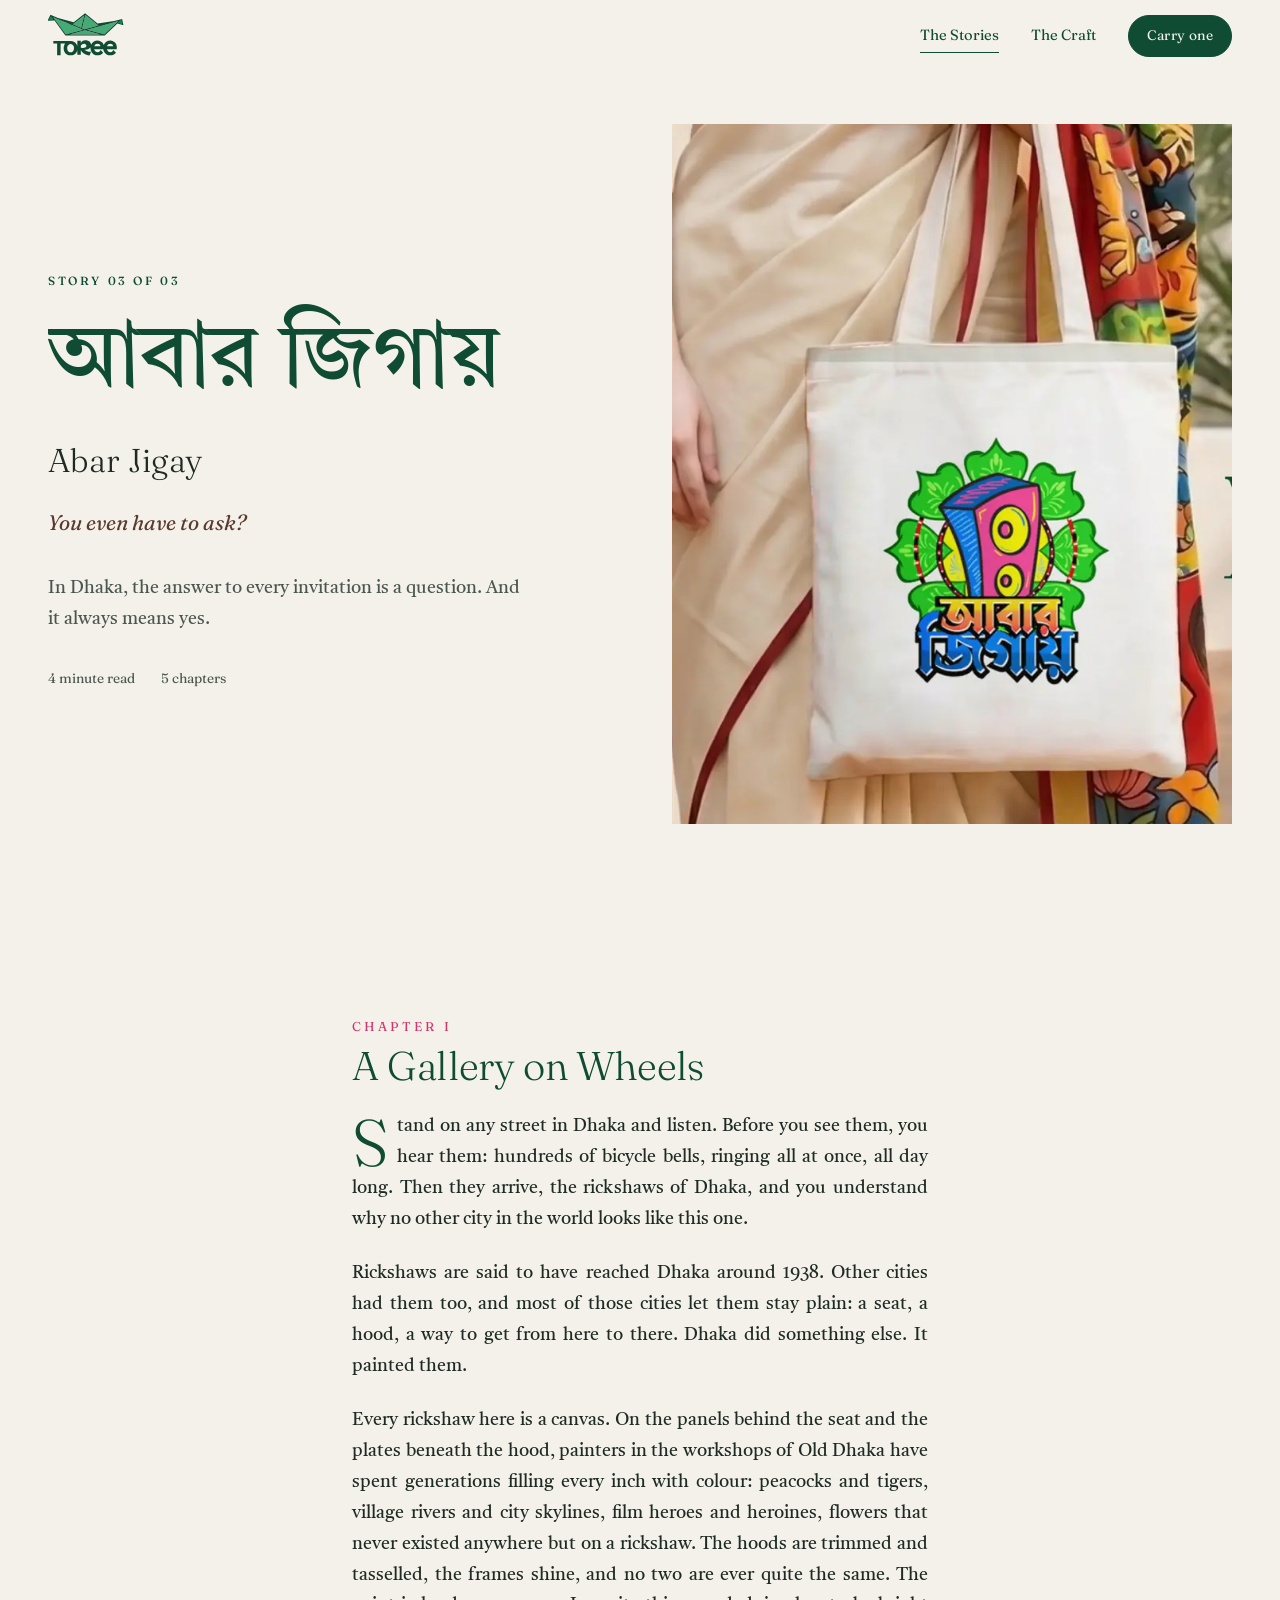
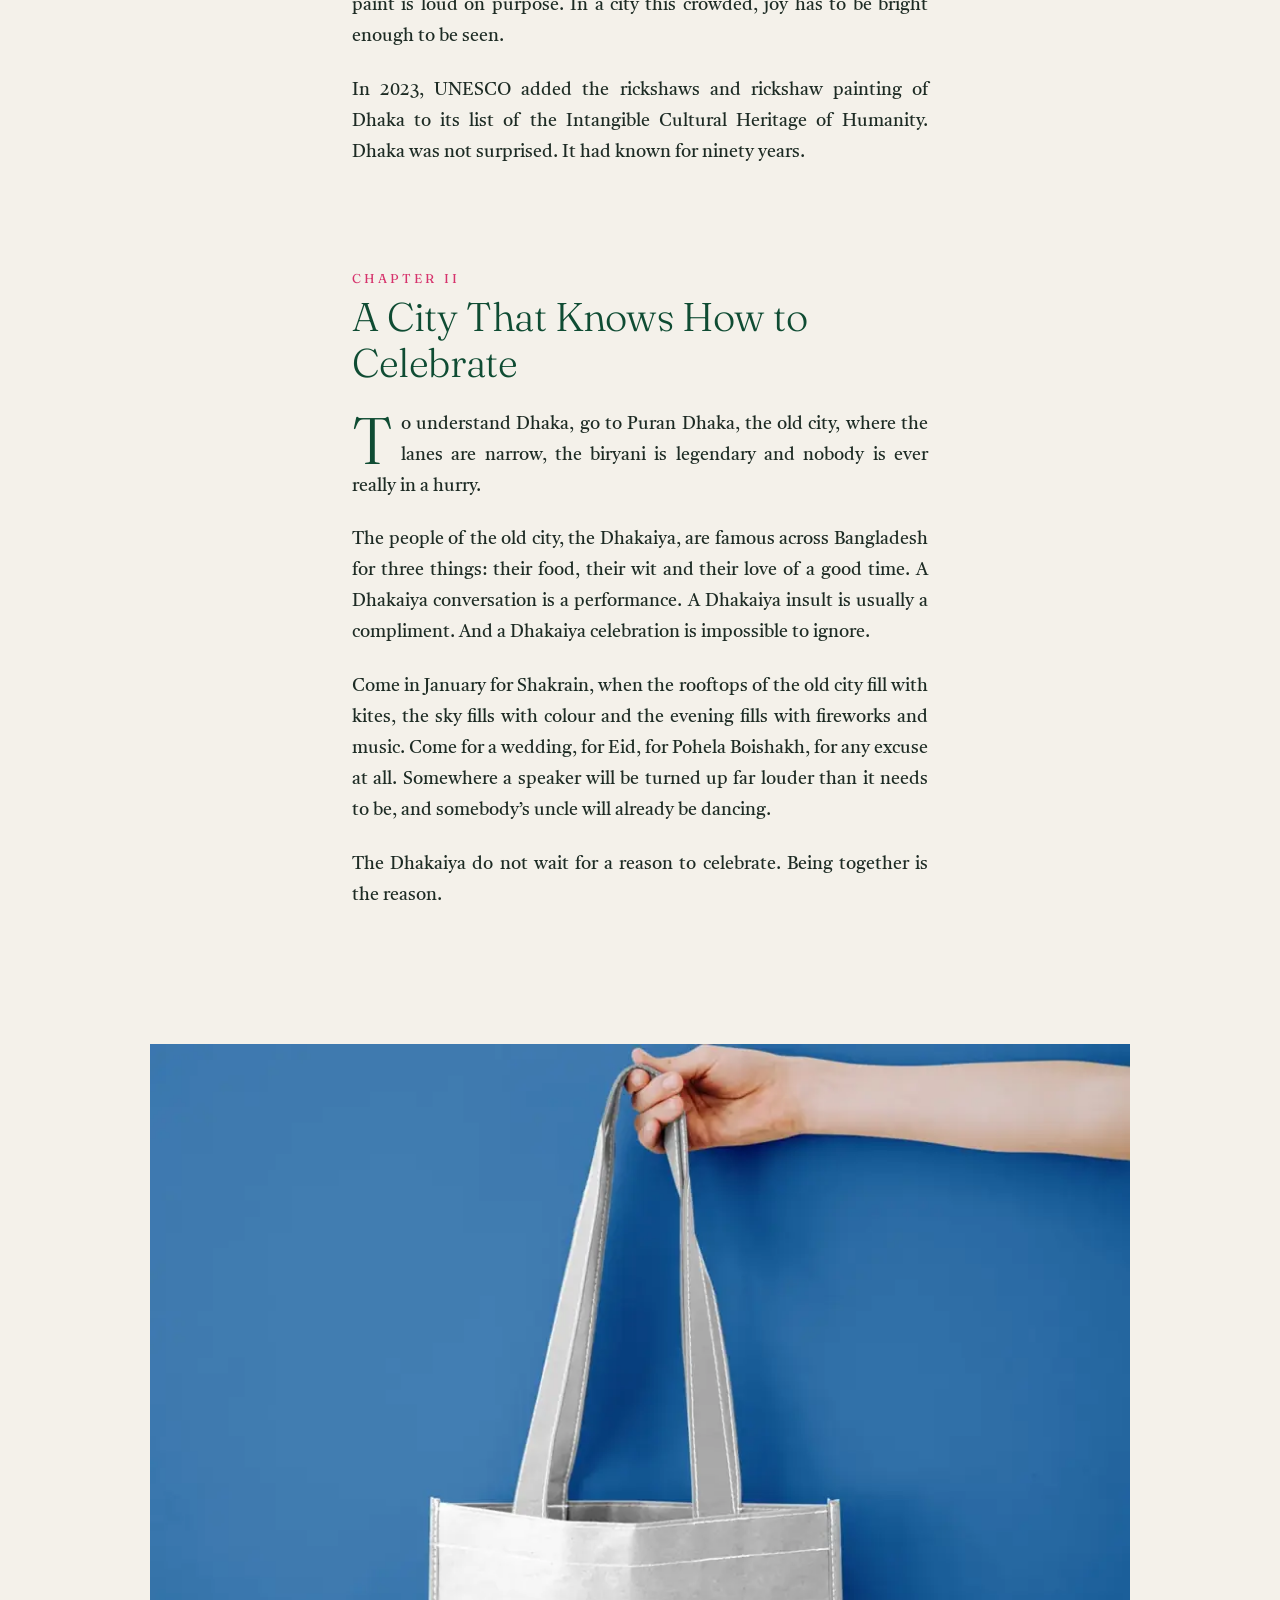
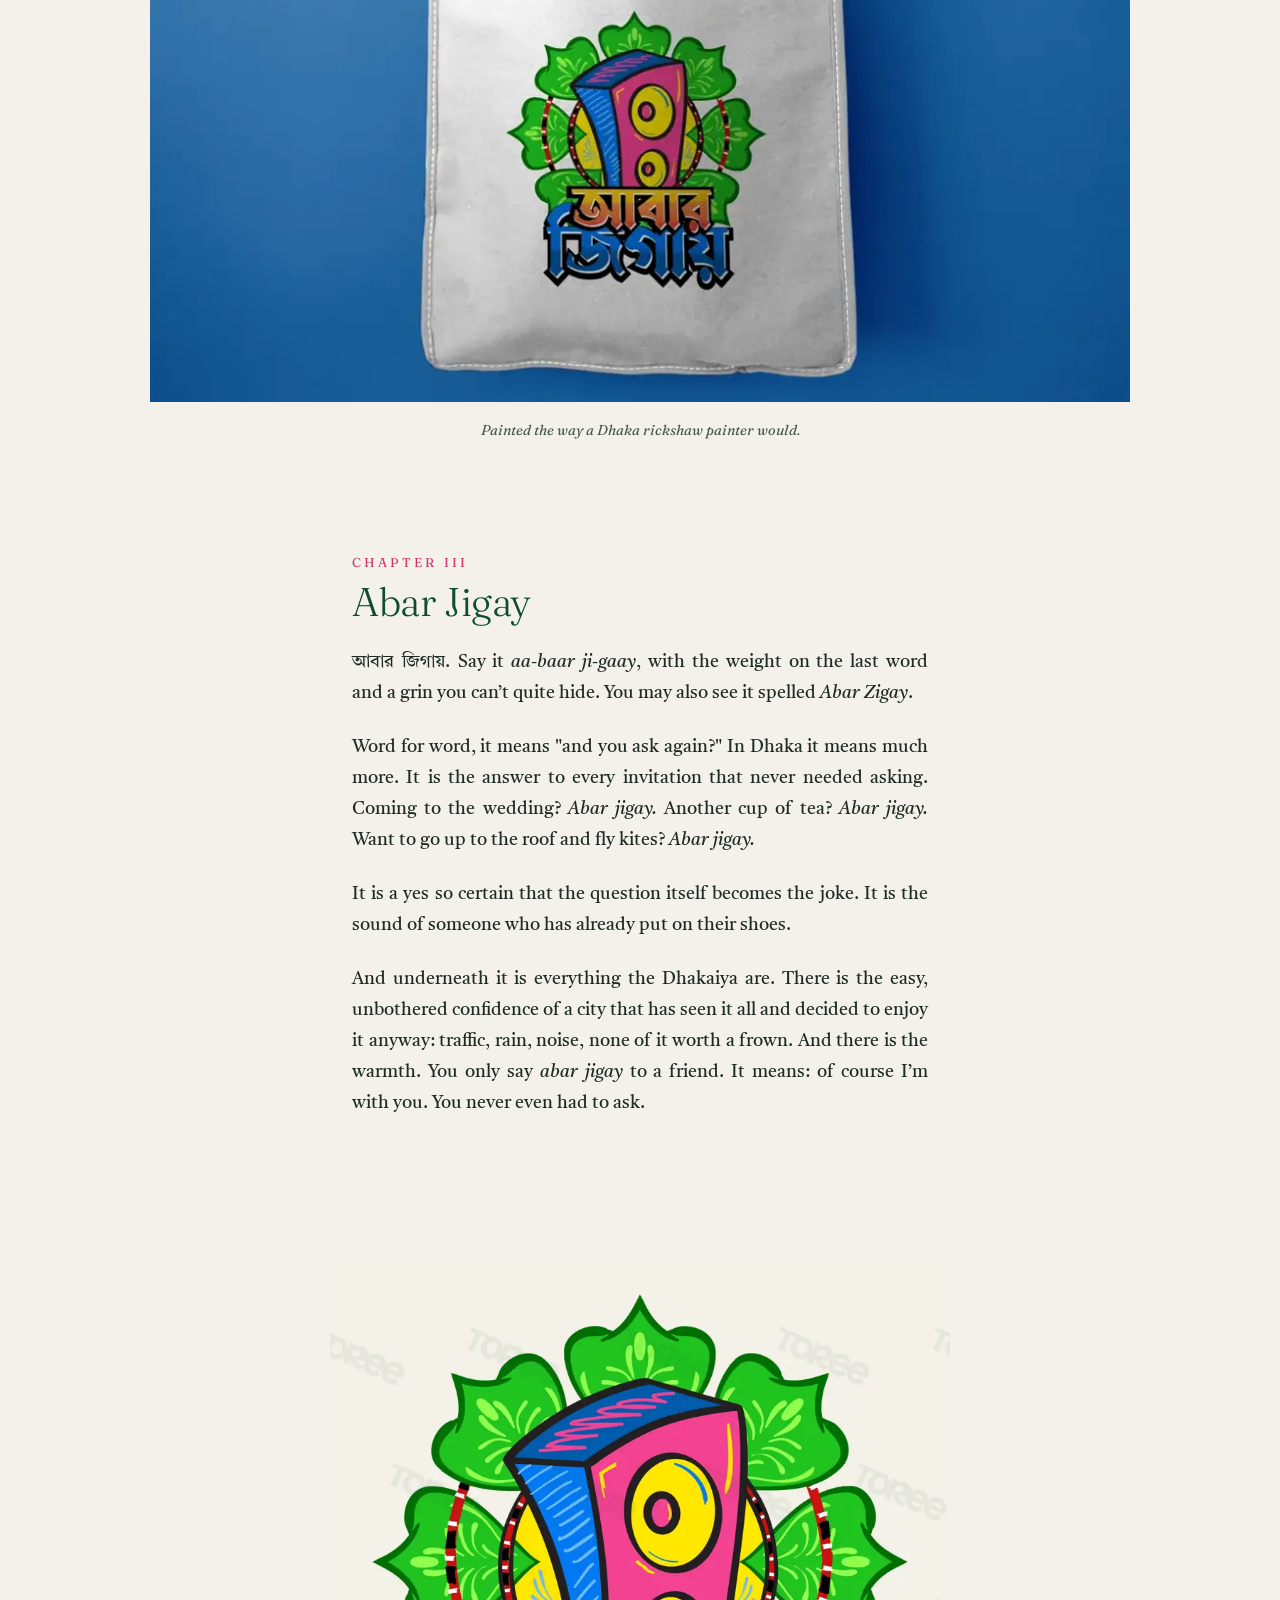
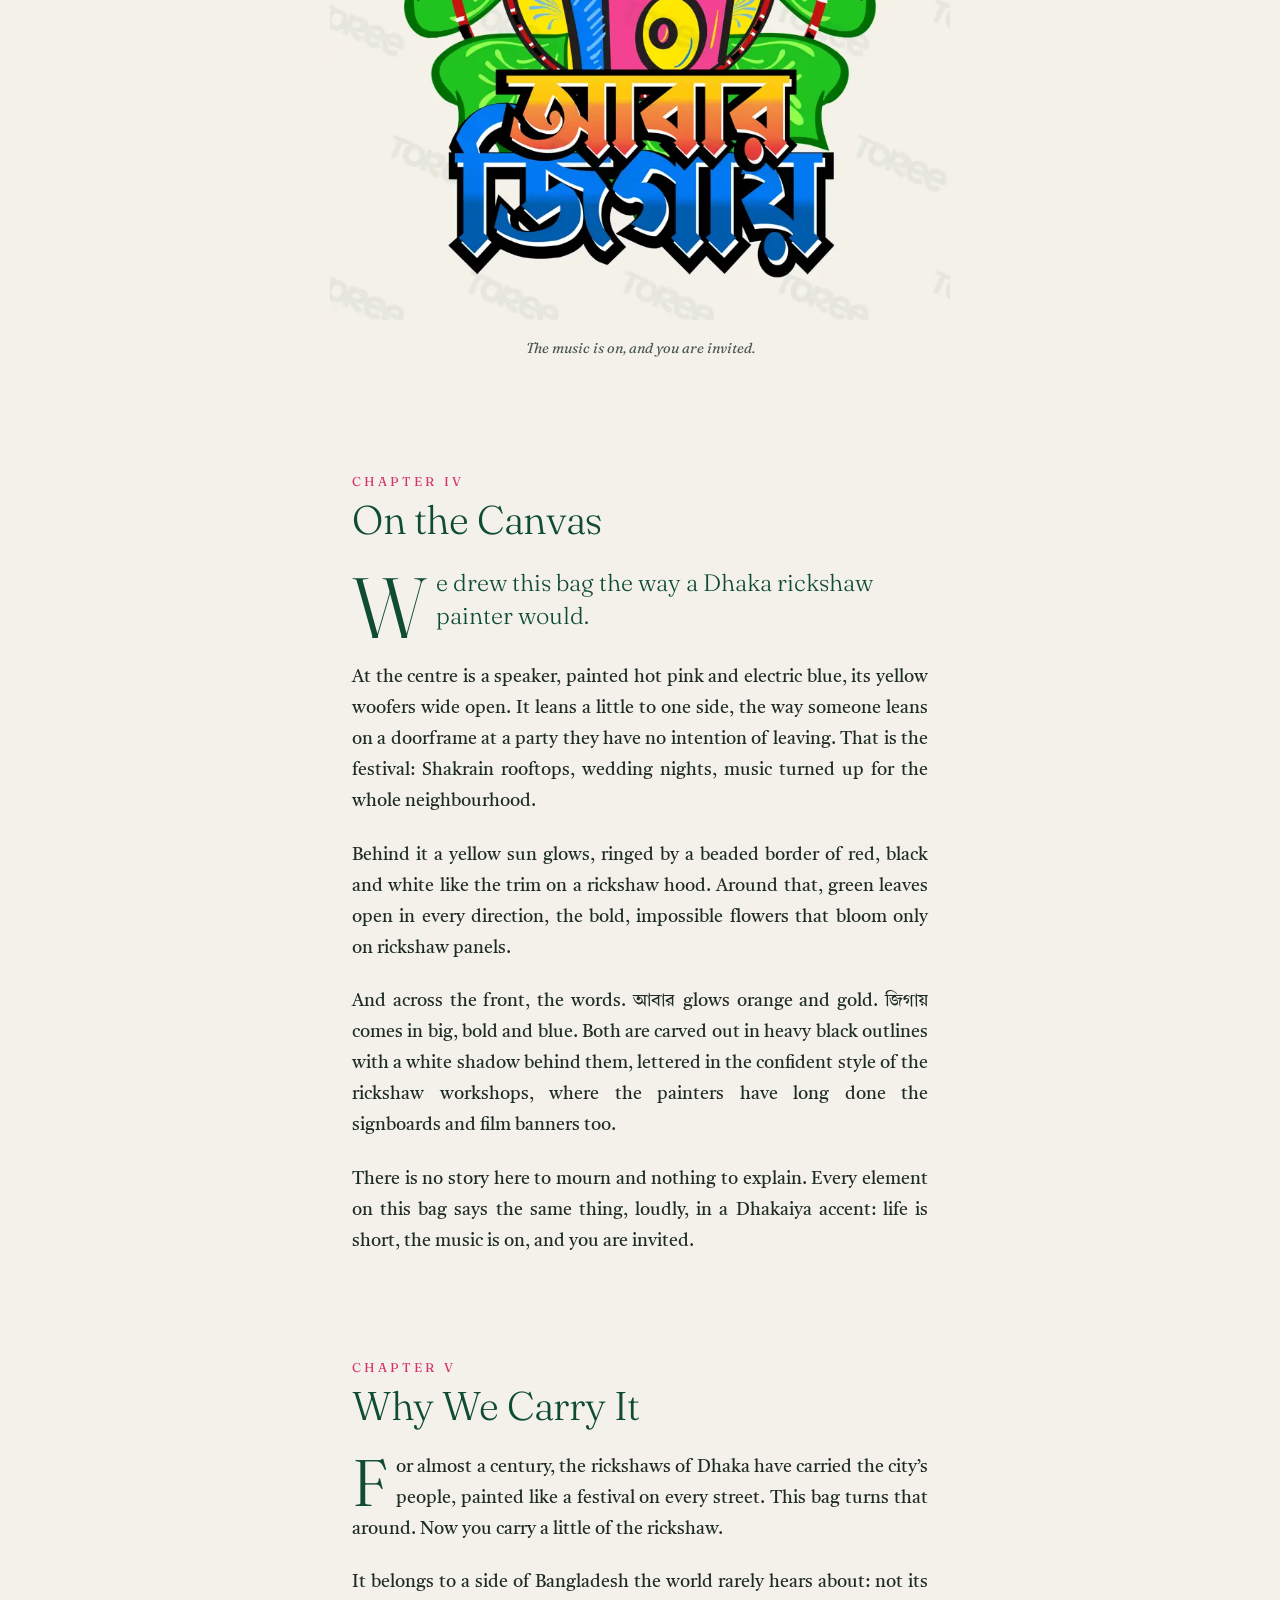
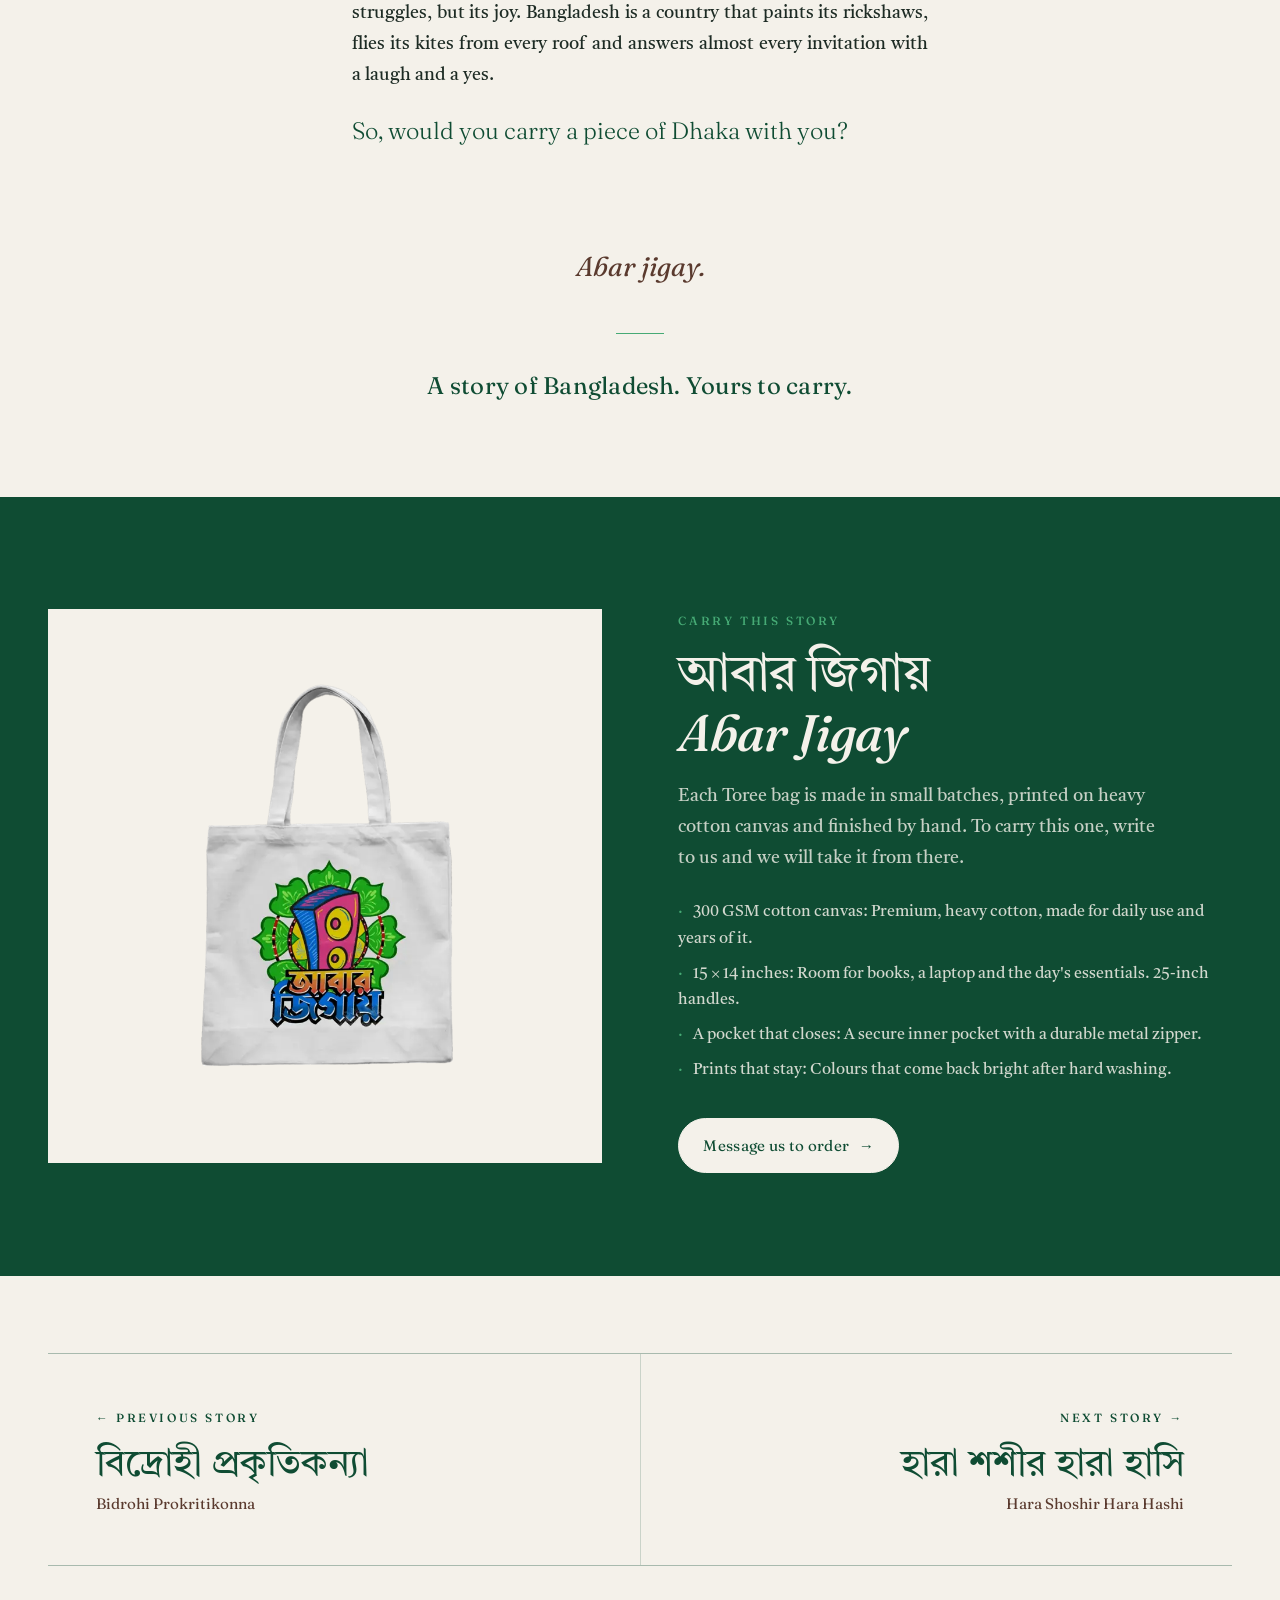
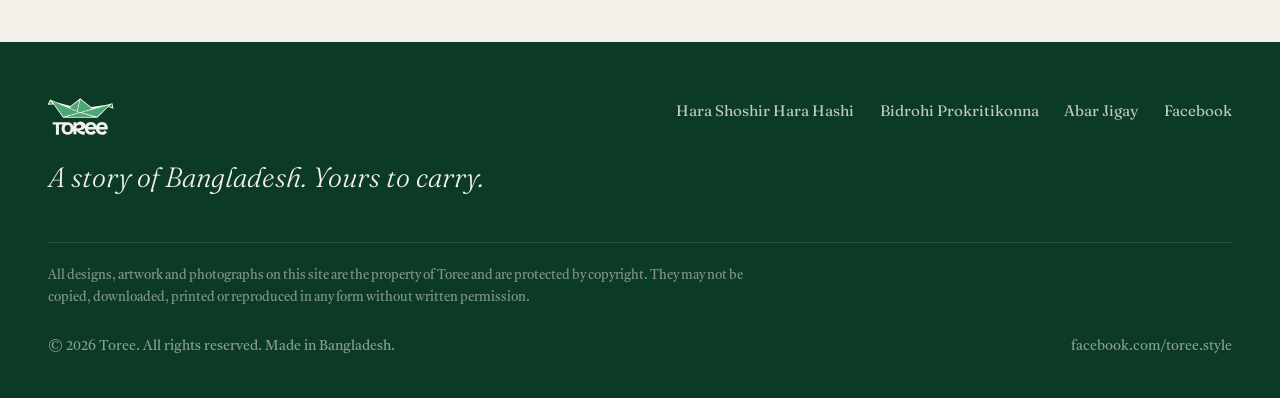
==== commit 89e9bdc3: "Make the site search and share friendly Add canonical URLs on toree.art, Open Graph and Twitter tags" ====
--- a/stories/abar-jigay.html
+++ b/stories/abar-jigay.html
@@ -3,14 +3,35 @@
 <head>
 <meta charset="utf-8">
 <meta name="viewport" content="width=device-width, initial-scale=1">
-<title>Abar Jigay (আবার জিগায়) | Toree</title>
-<meta name="description" content="In Dhaka, the answer to every invitation is a question. And it always means yes.">
+<title>Abar Jigay (আবার জিগায়) | A Toree story bag</title>
+<meta name="description" content="In Dhaka, the answer to every invitation is a question. And it always means yes. The story behind a Toree canvas tote.">
+<meta name="robots" content="index, follow, max-image-preview:large, max-snippet:-1">
+<link rel="canonical" href="https://toree.art/stories/abar-jigay.html">
+<meta name="author" content="Toree">
 <meta name="theme-color" content="#0f4c33">
-<meta property="og:type" content="website">
-<meta property="og:title" content="Abar Jigay (আবার জিগায়) | Toree">
-<meta property="og:description" content="In Dhaka, the answer to every invitation is a question. And it always means yes.">
-<meta property="og:image" content="../assets/img/og.jpg">
+<meta property="og:site_name" content="Toree">
+<meta property="og:locale" content="en_GB">
+<meta property="og:type" content="article">
+<meta property="og:url" content="https://toree.art/stories/abar-jigay.html">
+<meta property="og:title" content="Abar Jigay (আবার জিগায়) | A Toree story bag">
+<meta property="og:description" content="In Dhaka, the answer to every invitation is a question. And it always means yes. The story behind a Toree canvas tote.">
+<meta property="og:image" content="https://toree.art/assets/img/og-abar-jigay.jpg">
+<meta property="og:image:type" content="image/jpeg">
+<meta property="og:image:width" content="1200">
+<meta property="og:image:height" content="630">
+<meta property="og:image:alt" content="The Abar Jigay tote bag by Toree">
+<meta property="article:published_time" content="2026-11-23">
+<meta property="article:modified_time" content="2026-11-24">
+<meta property="article:author" content="https://www.facebook.com/toree.style">
+<meta name="twitter:card" content="summary_large_image">
+<meta name="twitter:title" content="Abar Jigay (আবার জিগায়) | A Toree story bag">
+<meta name="twitter:description" content="In Dhaka, the answer to every invitation is a question. And it always means yes. The story behind a Toree canvas tote.">
+<meta name="twitter:image" content="https://toree.art/assets/img/og-abar-jigay.jpg">
+<link rel="icon" href="../favicon.ico" sizes="48x48">
 <link rel="icon" href="../assets/logo/toree_logomark.svg" type="image/svg+xml">
+<link rel="apple-touch-icon" href="../assets/icons/apple-touch-icon.png">
+<link rel="manifest" href="../site.webmanifest">
+<script type="application/ld+json">{"@context":"https://schema.org","@graph":[{"@type":"Organization","@id":"https://toree.art/#organization","name":"Toree","alternateName":"তরী","url":"https://toree.art/","logo":"https://toree.art/assets/icons/icon-512.png","image":"https://toree.art/assets/img/og.jpg","description":"Toree makes cotton canvas tote bags in Bangladesh, each printed with a story of the country.","sameAs":["https://www.facebook.com/toree.style"],"areaServed":{"@type":"Country","name":"Bangladesh"},"contactPoint":{"@type":"ContactPoint","contactType":"customer service","url":"https://m.me/toree.style","availableLanguage":["en","bn"]}},{"@type":"Article","@id":"https://toree.art/stories/abar-jigay.html#article","headline":"Abar Jigay: You even have to ask?","alternativeHeadline":"আবার জিগায়","description":"In Dhaka, the answer to every invitation is a question. And it always means yes.","abstract":"Rickshaws painted like festivals, rooftops full of kites, and the Dhakaiya phrase that turns a friend's question into the warmest yes in Bangladesh.","image":["https://toree.art/assets/img/abar-jigay-life.webp","https://toree.art/assets/img/abar-jigay-art.webp","https://toree.art/assets/img/abar-jigay-bag.webp","https://toree.art/assets/img/og-abar-jigay.jpg"],"datePublished":"2026-11-23","dateModified":"2026-11-24","author":{"@id":"https://toree.art/#organization"},"publisher":{"@id":"https://toree.art/#organization"},"mainEntityOfPage":"https://toree.art/stories/abar-jigay.html","url":"https://toree.art/stories/abar-jigay.html","inLanguage":"en","wordCount":833,"timeRequired":"PT4M","about":{"@type":"Thing","name":"Bangladesh"},"isPartOf":{"@id":"https://toree.art/#website"}},{"@type":"BreadcrumbList","itemListElement":[{"@type":"ListItem","position":1,"name":"Toree","item":"https://toree.art/"},{"@type":"ListItem","position":2,"name":"The Stories","item":"https://toree.art/#stories"},{"@type":"ListItem","position":3,"name":"Abar Jigay","item":"https://toree.art/stories/abar-jigay.html"}]}]}</script>
 <link rel="preconnect" href="https://fonts.googleapis.com">
 <link rel="preconnect" href="https://fonts.gstatic.com" crossorigin>
 <link href="https://fonts.googleapis.com/css2?family=Fraunces:ital,opsz,wght@0,9..144,300..600;1,9..144,300..600&family=Tiro+Bangla:ital@0;1&display=swap" rel="stylesheet">
@@ -21,12 +42,12 @@
 <a class="skip" href="#main">Skip to content</a>
 <header class="site-header">
   <div class="wrap">
-    <a class="brand" href="../index.html" aria-label="Toree, home"><img src="../assets/logo/toree_full-logo.svg" alt="Toree" width="76" height="46"></a>
+    <a class="brand" href="../" aria-label="Toree, home"><img src="../assets/logo/toree_full-logo.svg" alt="Toree" width="76" height="46"></a>
     <button class="nav-toggle" aria-expanded="false" aria-controls="site-nav" aria-label="Menu"><span></span><span></span><span></span></button>
     <nav class="nav" id="site-nav" aria-label="Main">
-      <a href="../index.html#stories" aria-current="page">The Stories</a>
-      <a href="../index.html#craft">The Craft</a>
-      <a class="btn small" href="../index.html#order">Carry one</a>
+      <a href="../#stories" aria-current="page">The Stories</a>
+      <a href="../#craft">The Craft</a>
+      <a class="btn small" href="../#order">Carry one</a>
     </nav>
   </div>
 </header>
@@ -40,7 +61,7 @@
       <p class="hook intro" style="--i:4">In Dhaka, the answer to every invitation is a question. And it always means yes.</p>
       <div class="meta intro" style="--i:5"><span>4 minute read</span><span>5 chapters</span></div>
     </div>
-    <figure class="unveil"><img src="../assets/img/abar-jigay-life.webp" alt="A woman in a cream sari carrying the Abar Jigay tote" fetchpriority="high" style="view-transition-name: vt-abar-jigay"></figure>
+    <figure class="unveil"><img src="../assets/img/abar-jigay-life.webp" alt="A woman in a cream sari carrying the Abar Jigay tote" width="704" height="1100" fetchpriority="high" style="view-transition-name: vt-abar-jigay"></figure>
   </div>
 </section>
 
@@ -58,7 +79,7 @@
 <p>The Dhakaiya do not wait for a reason to celebrate. Being together is the reason.</p>
 </section>
 <figure class="story-figure reveal">
-  <div class="frame"><img src="../assets/img/abar-jigay-hand.webp" alt="The Abar Jigay tote held up against a bright blue wall" loading="lazy"></div>
+  <div class="frame"><img src="../assets/img/abar-jigay-hand.webp" alt="The Abar Jigay tote held up against a bright blue wall" width="1000" height="977" loading="lazy" decoding="async"></div>
   <figcaption>Painted the way a Dhaka rickshaw painter would.</figcaption>
 </figure>
 <section class="chapter reveal"><h2><span class="num">CHAPTER III</span><span class="title">Abar Jigay</span></h2>
@@ -68,7 +89,7 @@
 <p>And underneath it is everything the Dhakaiya are. There is the easy, unbothered confidence of a city that has seen it all and decided to enjoy it anyway: traffic, rain, noise, none of it worth a frown. And there is the warmth. You only say <em>abar jigay</em> to a friend. It means: of course I’m with you. You never even had to ask.</p>
 </section>
 <figure class="story-figure art reveal">
-  <div class="frame"><img src="../assets/img/abar-jigay-art.webp" alt="The Abar Jigay design artwork" loading="lazy"></div>
+  <div class="frame"><img src="../assets/img/abar-jigay-art.webp" alt="The Abar Jigay design artwork" width="872" height="940" loading="lazy" decoding="async"></div>
   <figcaption>The music is on, and you are invited.</figcaption>
 </figure>
 <section class="chapter reveal"><h2><span class="num">CHAPTER IV</span><span class="title">On the Canvas</span></h2>
@@ -87,7 +108,7 @@
 </article>
 <section class="carry" id="carry">
   <div class="wrap">
-    <div class="bag reveal"><img src="../assets/img/abar-jigay-bag.webp" alt="The Abar Jigay tote bag" loading="lazy"></div>
+    <div class="bag reveal"><img src="../assets/img/abar-jigay-bag.webp" alt="The Abar Jigay tote bag, cotton canvas" width="820" height="820" loading="lazy" decoding="async"></div>
     <div class="reveal">
       <p class="eyebrow">Carry this story</p>
       <h2><span lang="bn">আবার জিগায়</span><br><em>Abar Jigay</em></h2>
--- a/assets/css/site.css
+++ b/assets/css/site.css
@@ -205,8 +205,10 @@
 
 /* ---------- Order ---------- */
 .order { background: var(--paper); padding-block: clamp(4rem, 9vw, 8rem); text-align: center; }
-.order h2 { font-family: var(--display); font-weight: 300; font-size: clamp(2rem, 1.4rem + 2.6vw, 3.4rem); line-height: 1.1; color: var(--green-800); margin: .8rem auto 1.2rem; max-width: 20ch; letter-spacing: -.015em; }
-.order h2 em { font-weight: 500; }
+.lost-links { list-style: none; padding: 0; margin: 0 auto 2.4rem; display: grid; gap: .7rem; }
+.lost-links a { color: var(--green-800); text-underline-offset: .25em; }
+.order h1, .order h2 { font-family: var(--display); font-weight: 300; font-size: clamp(2rem, 1.4rem + 2.6vw, 3.4rem); line-height: 1.1; color: var(--green-800); margin: .8rem auto 1.2rem; max-width: 20ch; letter-spacing: -.015em; }
+.order h1 em, .order h2 em { font-weight: 500; }
 .order p { max-width: 32rem; margin: 0 auto 2.2rem; color: var(--ink-soft); }
 .order .actions { display: flex; flex-wrap: wrap; gap: .8rem; justify-content: center; }
 
@@ -242,7 +244,8 @@
 .chapter h2 { margin: 0 0 1.4rem; font-weight: 400; display: flex; flex-direction: column; gap: .3rem; }
 .chapter h2 .num { font-family: var(--display); font-size: .8rem; letter-spacing: .24em; color: var(--accent); }
 .chapter h2 .title { font-family: var(--display); font-weight: 300; font-size: clamp(1.7rem, 1.3rem + 1.6vw, 2.5rem); line-height: 1.15; color: var(--green-800); letter-spacing: -.01em; }
-.chapter p { margin: 0 0 1.25em; }
+.chapter p { margin: 0 0 1.25em; text-align: justify; hyphens: auto; -webkit-hyphens: auto; }
+.chapter p.short { text-align: left; hyphens: manual; -webkit-hyphens: manual; }
 .chapter p em { font-style: italic; }
 .chapter > p.drop::first-letter {
   font-family: var(--display); float: left; font-size: 3.6em; line-height: .86; padding: .06em .12em 0 0; color: var(--green-800); font-weight: 300;
@@ -286,7 +289,8 @@
 ::view-transition-group(*) { animation-duration: .75s; animation-timing-function: cubic-bezier(.65, 0, .35, 1); }
 
 /* page-load sequence: lines rise from behind a mask, details follow, the main photo unveils */
-.line { display: block; overflow: hidden; padding-bottom: .1em; margin-bottom: -.1em; }
+/* the mask needs room above and below the type so tall glyphs (and Bangla vowel signs) are never clipped */
+.line { display: block; overflow: hidden; padding-block: .16em .14em; margin-block: -.16em -.14em; }
 .line > span { display: inline-block; animation: rise 1.1s var(--ease) both; animation-delay: calc(var(--i, 0) * 110ms + 120ms); }
 .intro { animation: fade-up 1s var(--ease) both; animation-delay: calc(var(--i, 0) * 110ms + 200ms); }
 .unveil { overflow: hidden; animation: unveil 1.5s cubic-bezier(.65, 0, .35, 1) both; animation-delay: .25s; }
@@ -347,6 +351,8 @@
   .carry .bag { max-width: 420px; }
 }
 @media (max-width: 720px) {
+  :root { --gutter: 1.4rem; }
+  .section-head { row-gap: 1.2rem; }
   .nav-toggle { display: block; }
   .nav {
     position: absolute; top: 72px; left: 0; right: 0; flex-direction: column; align-items: flex-start; gap: 0;
